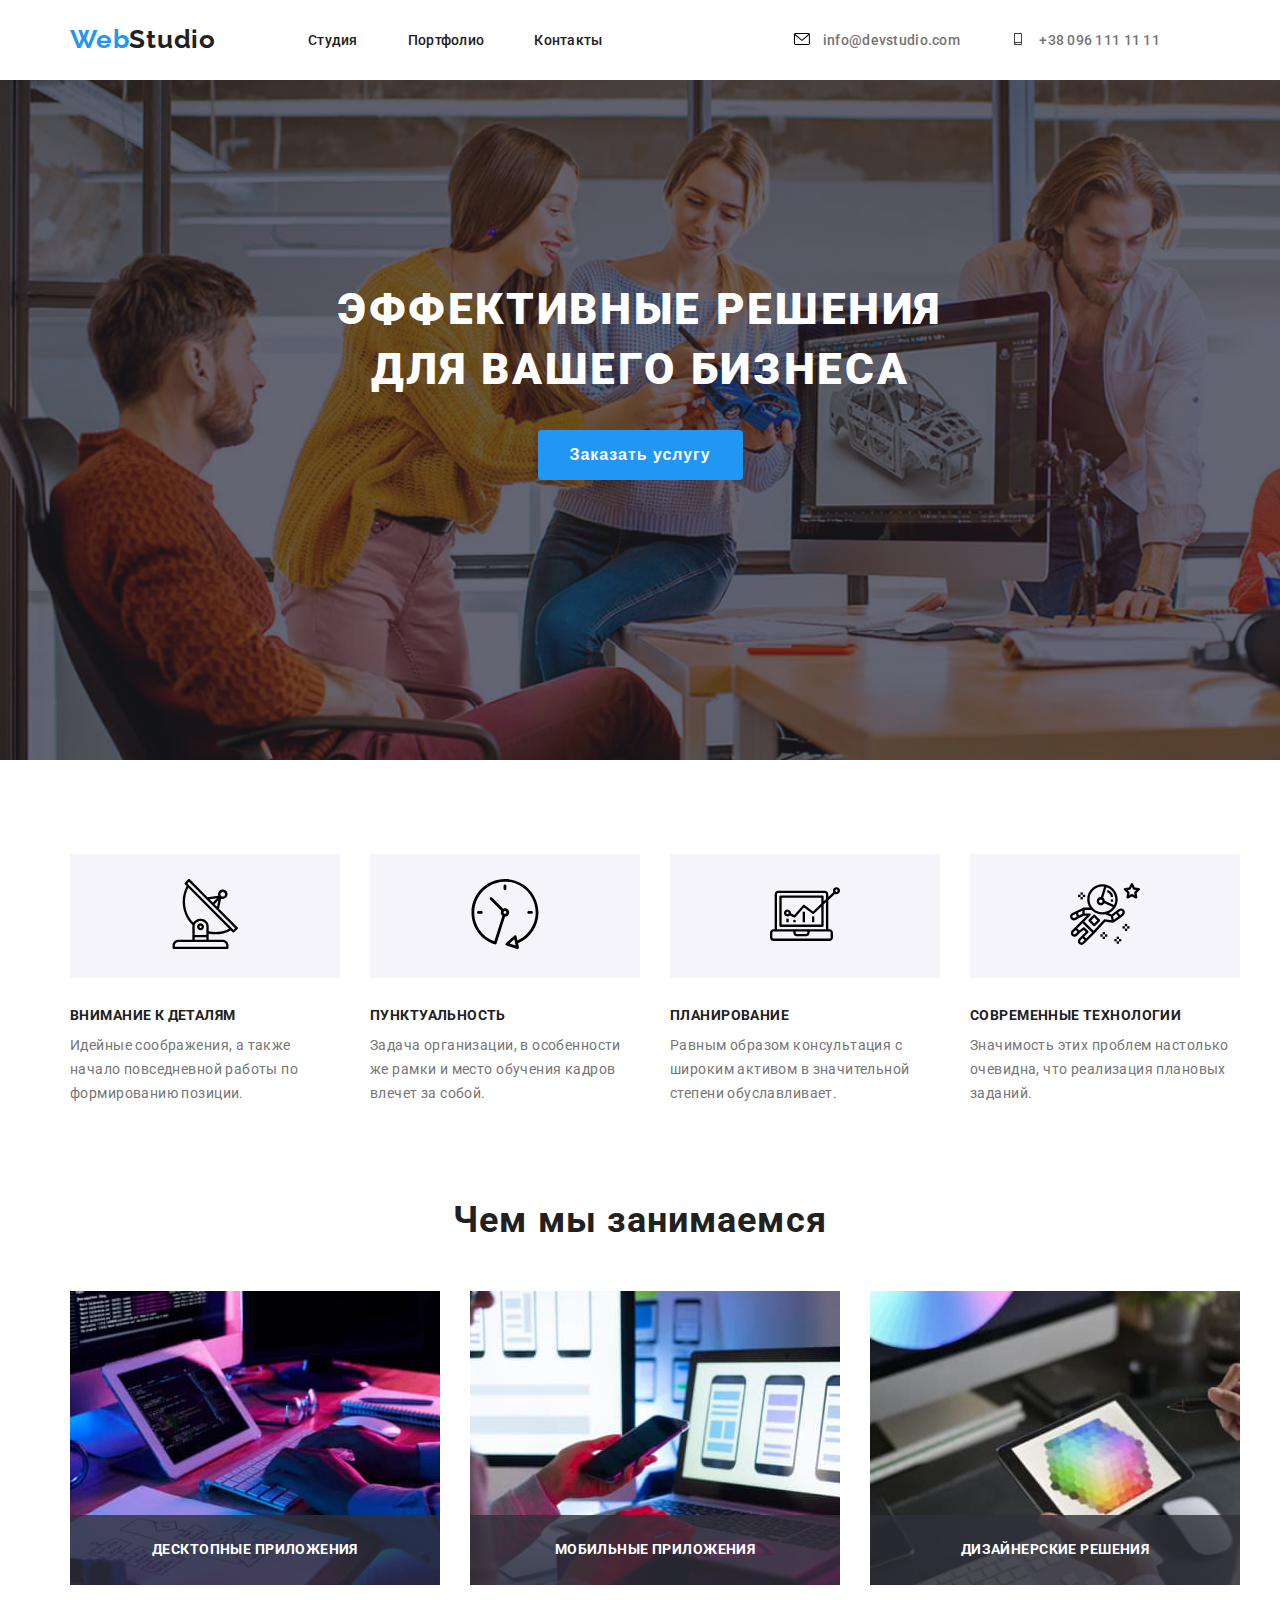
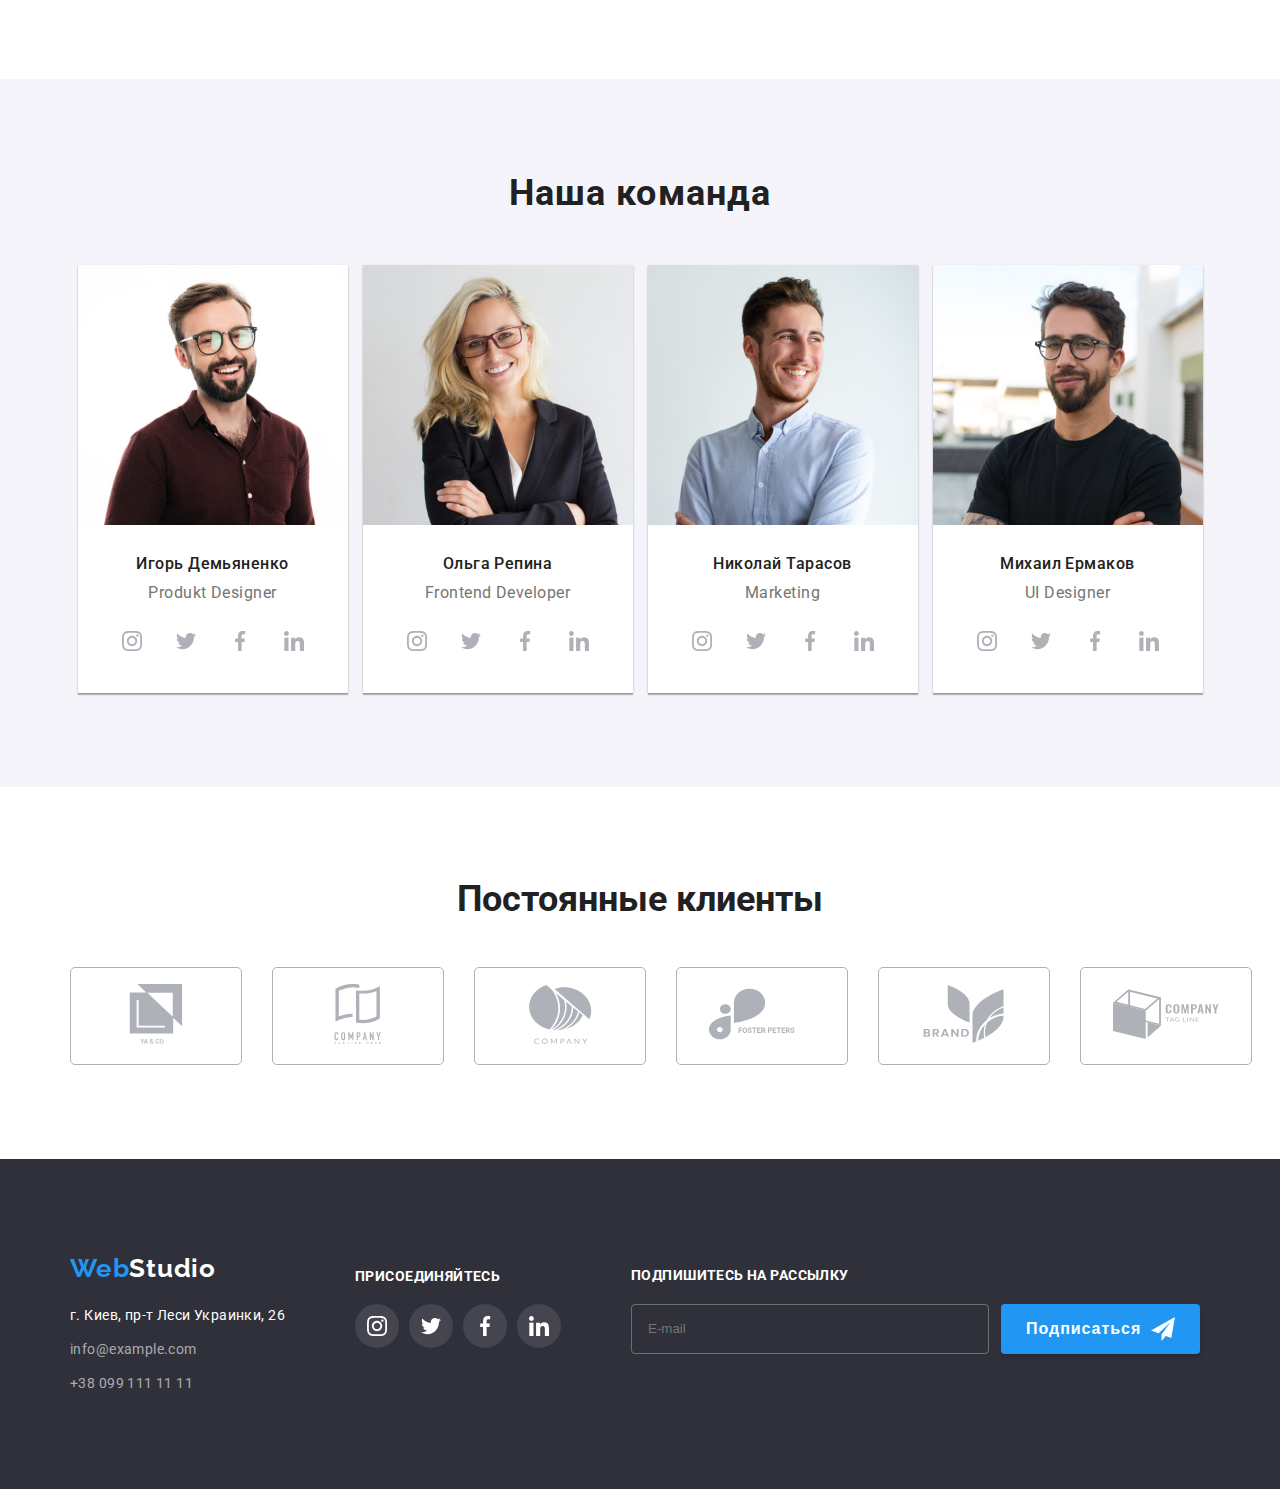
==== index.html @ 193785c9 "исправлены ошибки index" ====
<!DOCTYPE html>
<html lang="ru">

<head>
    <meta charset="UTF-8" />
    <meta http-equiv="X-UA-Compatible" content="IE=edge" />
    <meta name="viewport" content="width=device-width, initial-scale=1.0" />
    <title>WebStudio</title>
    <link rel="preconnect" href="https://fonts.googleapis.com">
    <link rel="preconnect" href="https://fonts.gstatic.com" crossorigin>
    <link
        href="https://fonts.googleapis.com/css2?family=Raleway:wght@700&family=Roboto:wght@400;500;700;900&display=swap"
        rel="stylesheet">
    <link rel="stylesheet" href="./css/main.min.css">
</head>

<body>
    <header>
        <div class="container container--header">
            <a class="logo logo--header" href="/"> <span class="logo__web">Web</span>Studio</a>
            <nav class="header__navi">
                <ul class="navi__menu">
                    <li class="navi__item">
                        <a class="navi__link" href="studio.html">Студия</a>
                    </li>
                    <li class="navi__item">
                        <a class="navi__link" href="portfolio.html">Портфолио</a>
                    </li>
                    <li class="navi__item">
                        <a class="navi__link" href="./contact.html">Контакты</a>
                    </li>
                </ul>
            </nav>
            <ul class="header__contacts">
                <li class="contacts__elem">
                    <a class="contacts__link" href="mailtoinfo@devstudio.com">
                        <svg class="contacts__icon">
                            <use href="./images/sprite.svg#icon-envelope"></use>
                        </svg>
                        info@devstudio.com
                    </a>
                </li>
                <li class="contacts__elem">
                    <a class="contacts__link" href="tel+380961111111">
                        <svg class="contacts__icon">
                            <use href="./images/sprite.svg#icon-smartphone"></use>
                        </svg>
                        +38 096 111 11 11
                    </a>
                </li>
            </ul>
        </div>

    </header>
    <main>
        <section class="hero">
            <div class="hero--header">
                <h1 class="hero__title">Эффективные решения для вашего бизнеса</h1>
                <button class="btn" type="button" data-modal-open>Заказать услугу</button>
            </div>
        </section>
        <section class="about">
            <div class="container container-about">
                <h2 class="about__title-invisible visually-hidden">особенности</h2>
                <ul class="about__menu">
                    <li class="about__item">
                        <div class="about__card">
                            <span class="about__element">
                                <svg class="about__element-icon">
                                    <use href="./images/sprite.svg#icon-group"></use>
                                </svg>
                            </span>
                            <h3 class="about__card-title">Внимание к деталям</h3>
                            <p class="about__card-text">
                                Идейные соображения, а также начало повседневной работы по формированию позиции.</p>
                        </div>
                    </li>
                    <li class="about__item">
                        <div class="about__card">
                            <span class="about__element">
                                <svg class="about__element-icon">
                                    <use href="./images/sprite.svg#icon-clock"></use>
                                </svg>
                            </span>
                            <h3 class="about__card-title">Пунктуальность</h3>
                            <p class="about__card-text">
                                Задача организации, в особенности же рамки и место обучения кадров влечет за собой.
                            </p>
                        </div>
                    </li>
                    <li class="about__item">
                        <div class="about__card">
                            <span class="about__element">
                                <svg class="about__element-icon">
                                    <use href="./images/sprite.svg#icon-diagram"></use>
                                </svg>
                            </span>
                            <h3 class="about__card-title">Планирование</h3>
                            <p class="about__card-text">
                                Равным образом консультация с широким активом в значительной степени обуславливает.
                            </p>
                        </div>
                    </li>
                    <li class="about__item" -menu>
                        <div class="about__card">
                            <span class="about__element">
                                <svg class="about__element-icon">
                                    <use href="./images/sprite.svg#icon-astronaut"></use>
                                </svg>
                            </span>
                            <h3 class="about__card-title">Современные технологии</h3>
                            <p class="about__card-text">
                                Значимость этих проблем настолько очевидна, что реализация плановых заданий.</p>
                        </div>
                    </li>
                </ul>
            </div>
        </section>
        <section class="tasks">
            <div class="container container-tasks">
                <h2 class="tasks__title">Чем мы занимаемся</h2>
                <ul class="tasks__menu">
                    <li class="tasks__element">
                        <img class="tasks__element-img" src="./images/box/iimg.jpg" alt="доступные приложения"
                            width="370" height="294" />
                        <p class="tasks__element-text">Десктопные приложения</p>
                    </li>
                    <li class="tasks__element">
                        <img class="tasks__element-img" src="./images/box/mmobimg.jpg" alt="мобильные приложения"
                            width="370" height="294" />
                        <p class="tasks__element-text">Мобильные приложения</p>
                    </li>
                    <li class="tasks__element">
                        <img class="tasks__element-img" src="./images/box/aappimg.jpg" alt="дизайнерские решения"
                            width="370" height="294" />
                        <p class="tasks__element-text">Дизайнерские решения</p>
                    </li>
                </ul>
            </div>
        </section>
        <section class="team">
            <div class="container container-team">
                <h2 class="team__title">Наша команда</h2>
                <ul class="team__menu">
                    <li class="team__element">
                        <img class="team__element-img" src="./images/people/mman.img.jpg" alt="бородатый мужик"
                            width="270" height="260">
                        <div class="team__info">
                            <h3 class="team__info-name">Игорь Демьяненко</h3>
                            <p class="team__info-profession" lang="en">Produkt Designer</p>
                            <ul class="team__info-social-link-menu">
                                <li class="team__info-social-link-item">
                                    <a href="" class="team__info-link">
                                        <svg class="team__info-icon">
                                            <use href="./images/sprite.svg#icon-instagram"></use>
                                        </svg>
                                    </a>
                                </li>
                                <li class="team__info-social-link-item">
                                    <a href="" class="team__info-link">
                                        <svg class="team__info-icon">
                                            <use href="./images/sprite.svg#icon-twitter"></use>
                                        </svg>
                                    </a>
                                </li>
                                <li class="team__info-social-link-item">
                                    <a href="" class="team__info-link">
                                        <svg class="team__info-icon">
                                            <use href="./images/sprite.svg#icon-facebook"></use>
                                        </svg>
                                    </a>
                                </li>
                                <li class="team__info-social-link-item">
                                    <a href="" class="team__info-link">
                                        <svg class="team__info-icon">
                                            <use href="./images/sprite.svg#icon-in"></use>
                                        </svg>
                                    </a>
                                </li>
                            </ul>
                        </div>
                    </li>
                    <li class="team__element">
                        <img class="team__element-img" src="./images/people/wwomanimg.jpg" alt="женщина" width="270"
                            height="260">
                        <div class="team__info">
                            <h3 class="team__info-name">Ольга Репина</h3>
                            <p class="team__info-profession" lang="en">Frontend Developer</p>
                            <ul class="team__info-social-link-menu">
                                <li class="team__info-social-link-item">
                                    <a href="" class="team__info-link">
                                        <svg class="team__info-icon">
                                            <use href="./images/sprite.svg#icon-instagram"></use>

                                        </svg>
                                    </a>
                                </li>
                                <li class="team__info-social-link-item">
                                    <a href="" class="team__info-link">
                                        <svg class="team__info-icon">
                                            <use href="./images/sprite.svg#icon-twitter"></use>
                                        </svg>
                                    </a>
                                </li>
                                <li class="team__info-social-link-item">
                                    <a href="" class="team__info-link">
                                        <svg class="team__info-icon">
                                            <use href="./images/sprite.svg#icon-facebook"></use>
                                        </svg>
                                    </a>
                                </li>
                                <li class="team__info-social-link-item">
                                    <a href="" class="team__info-link">
                                        <svg class="team__info-icon">
                                            <use href="./images/sprite.svg#icon-in"></use>
                                        </svg>
                                    </a>
                                </li>
                            </ul>
                        </div>
                    </li>
                    <li class="team__element">
                        <img class="team__element-img" src="./images/people/mmannimg.jpg" alt="мужик" width="270"
                            height="260">
                        <div class="team__info">
                            <h3 class="team__info-name">Николай Тарасов</h3>
                            <p class="team__info-profession" lang="en">Marketing</p>
                            <ul class="team__info-social-link-menu">
                                <li class="team__info-social-link-item">
                                    <a href="" class="team__info-link">
                                        <svg class="team__info-icon">
                                            <use href="./images/sprite.svg#icon-instagram"></use>
                                        </svg>
                                    </a>
                                </li>
                                <li class="team__info-social-link-item">
                                    <a href="" class="team__info-link">
                                        <svg class="team__info-icon">
                                            <use href="./images/sprite.svg#icon-twitter"></use>
                                        </svg>
                                    </a>
                                </li>
                                <li class="team__info-social-link-item">
                                    <a href="" class="team__info-link">
                                        <svg class="team__info-icon">
                                            <use href="./images/sprite.svg#icon-facebook"></use>
                                        </svg>
                                    </a>
                                </li>
                                <li class="team__info-social-link-item">
                                    <a href="" class="team__info-link">
                                        <svg class="team__info-icon">
                                            <use href="./images/sprite.svg#icon-in"></use>
                                        </svg>
                                    </a>
                                </li>
                            </ul>
                        </div>
                    </li>
                    <li class="team__element">
                        <img class="team__element-img" src="./images/people/mmannnimg.jpg" alt="мужик" width="270"
                            height="260">
                        <div class="team__info">
                            <h3 class="team__info-name">Михаил Ермаков</h3>
                            <p class="team__info-profession" lang="en">UI Designer</p>
                            <ul class="team__info-social-link-menu">
                                <li class="social-list-item">
                                    <a href="" class="team__info-link">
                                        <svg class="team__info-icon">
                                            <use href="./images/sprite.svg#icon-instagram"></use>
                                        </svg>
                                    </a>
                                </li>
                                <li class="team__info-social-link-item">
                                    <a href="" class="team__info-link">
                                        <svg class="team__info-icon">
                                            <use href="./images/sprite.svg#icon-twitter"></use>
                                        </svg>
                                    </a>
                                </li>
                                <li class="team__info-social-link-item">
                                    <a href="" class="team__info-link">
                                        <svg class="team__info-icon">
                                            <use href="./images/sprite.svg#icon-facebook"></use>
                                        </svg>
                                    </a>
                                </li>
                                <li class="team__info-social-link-item">
                                    <a href="" class="team__info-link">
                                        <svg class="team__info-icon">
                                            <use href="./images/sprite.svg#icon-in"></use>
                                        </svg>
                                    </a>
                                </li>
                            </ul>
                        </div>
                    </li>
                </ul>
            </div>
        </section>
        <section class="clients">
            <div class=" container container-clients">
                <h2 class="clients__title">Постоянные клиенты</h2>
                <ul class="clients__menu">
                    <li class="clients__element">
                        <a href="" class="clients__link">
                            <svg style="height: 60px;width:106px ;" class="clients__icon">
                                <use href="./images/sprite.svg#icon-group1"> </use>
                            </svg>
                        </a>
                    </li>
                    <li class="clients__element">
                        <a href="" class="clients__link">
                            <svg style="height: 60px;width:106px ;" class="clients__icon">
                                <use href="./images/sprite.svg#icon-group2"> </use>
                            </svg>
                        </a>
                    </li>
                    <li class="clients__element">
                        <a href="" class="clients__link">
                            <svg style="height: 60px;width:106px ;" class="clients__icon">
                                <use href="./images/sprite.svg#icon-group3"> </use>
                            </svg>
                        </a>
                    </li>
                    <li class="clients__element">
                        <a href="" class="clients__link">
                            <svg style="height: 60px;width:106px ;" class="clients__icon">
                                <use href="./images/sprite.svg#icon-group4"> </use>
                            </svg>
                        </a>
                    </li>
                    <li class="clients__element">
                        <a href="" class="clients__link">
                            <svg style="height: 60px;width:106px ;" class="clients__icon">
                                <use href="./images/sprite.svg#icon-group5"> </use>
                            </svg>
                        </a>
                    </li>
                    <li class="clients__element">
                        <a href="" class="clients__link">
                            <svg style="height: 60px;width:106px ;" class="clients__icon">
                                <use href="./images/sprite.svg#icon-group6"> </use>
                            </svg>
                        </a>
                    </li>
                </ul>
            </div>
        </section>
    </main>
    <footer class="footer">
        <div class="container container--footer">
            <div class="contact">
                <a class=" logo logo--footer" href="./index.html"><span class="logo__web">Web</span>Studio</a>
                <address class="contact__address">
                    <ul class="contact__menu">
                        <li class="contact__element">
                            <a class="contact__link-email" href="https://goo.gl/maps/mfd53RpsewYsdwgU8" target="_blank"
                                rel="noopener nooreferrer">г. Киев, пр-т Леси
                                Украинки, 26</a>
                        </li>
                        <li class="contact__element">
                            <a class="contact__link" href="mailtoinfo@example.com">info@example.com</a>
                        </li>
                        <li class="contact__element">
                            <a class="contact__link" href="tel+380991111111">+38 099 111 11 11</a>
                        </li>
                    </ul>
                </address>
            </div>
            <div class="container-social">
                <p class="social__title">Присоединяйтесь</p>
                <ul class="social__menu">
                    <li class="social__element">
                        <a href="" class="social__link">
                            <svg style="height:20px ; width:20px;" class="social__icon">
                                <use href="./images/sprite.svg#icon-instagram"></use>
                            </svg>
                        </a>
                    </li>
                    <li class="social__element">
                        <a href="" class="social__link">
                            <svg style="height:20px ; width:20px;" class="social__iconr">
                                <use href="./images/sprite.svg#icon-twitter"></use>
                            </svg>
                        </a>
                    </li>
                    <li class="social__element">
                        <a href="" class="social__link">
                            <svg style="height:20px ; width:20px;" class="social__icon">
                                <use href="./images/sprite.svg#icon-facebook"></use>
                            </svg>
                        </a>
                    </li>
                    <li class="social__element">
                        <a href="" class="social__link">
                            <svg style="height:20px ; width:20px;" class="social__icon">
                                <use href="./images/sprite.svg#icon-in"></use>
                            </svg>
                        </a>
                    </li>
                </ul>
            </div>
            <div class="container-subscribe-send">
                <form class="subscribe__form">
                    <label class="subscribe__form-label" for="link-email">
                        Подпишитесь на рассылку
                        <span class="subscribe__form-email">
                            <input id="link-email" type="email" class="subscribe__form-input" name="user-email-footer"
                                type="email" placeholder="E-mail">
                            <button class=" btn footer--btn">Подписаться
                                <svg class="subscribe__form-icon">
                                    <use href="./images/sprite.svg#icon-send"></use>
                                </svg>
                        </span>
                    </label>
                    </button>
                </form>
            </div>
        </div>
    </footer>
    <div class="backdrop is-hidden" data-modal>
        <div class="container-modal-window">
            <button type="submit" class="modal-window__close-btn" data-modal-close>
                <svg class="modal-window__close-btn-icon">
                    <use href="./images/sprite.svg#icon-close"></use>
                </svg>
            </button>

            <form class="modal-window__form">
                <p class="modal-window__form-suptitle">Оставьте свои данные, мы вам перезвоним</p>
                <label class="modal-window__form-label">
                    Имя
                    <span class="modal-window__form-element">
                        <input name="user-name" class="modal-window__form-imput" type="text" minlength="2"
                            pattern="[a-zA-Zа-яёА-ЯЁ]+" title="Использовать символы латиницы или кирилицы" required>
                        <svg class="modal-window__form-icon">
                            <use href="./images/sprite.svg#icon-vector"></use>
                        </svg>
                    </span>
                </label>
                <label class="modal-window__form-label">
                    Телефон
                    <span class="modal-window__form-element">
                        <input name="user-tel" class="modal-window__form-imput" type="tel"
                            pattern="[0-9]{3}-[0-9]{3}-[0-9]{4}" title="096-000-00-00" required>
                        <svg class="modal-window__form-icon">
                            <use href="./images/sprite.svg#icon-vector-3"></use>
                        </svg>
                    </span>
                </label>
                <label class="modal-window__form-label">
                    Почта
                    <span class="modal-window__form-element">
                        <input name="user-email" class="modal-window__form-imput" type="email" required>
                        <svg class="modal-window__form-icon">
                            <use href="./images/sprite.svg#icon-vector-2"></use>
                        </svg>
                    </span>
                </label>
                <label class="modal-window__form-messege-label">
                    Комментарий
                    <textarea name="user-messege" class="modal-window__form-messege"
                        placeholder="Введите текст"></textarea>
                </label>
                <div class="modal-window__form-checkbox">
                    <input class="modal-window__form-checkbox-input visually-hidden " type="checkbox"
                        id="accept-policy">
                    <label class="modal-window__form-checkbox-label" for="accept-policy">
                        Соглашаюсь с рассылкой и принимаю&nbsp <a class="modal-window__form-link-accept-policy"
                            href="">Условия
                            договора</a></label>
                </div>
                <button type="submit" class=" btn modal-window--btn ">Отправить</button>
            </form>
        </div>


    </div>
    <script src="./js/modal.js"></script>

</body>

</html>

<!-- Update index.html -->
---- css/main.min.css ----
.container{width:1170px;padding-right:15px;padding-left:15px;margin:0 auto}.visually-hidden{position:absolute !important;width:1px !important;height:1px !important;padding:0 !important;margin:-1px !important;overflow:hidden !important;clip:rect(0, 0, 0, 0) !important;white-space:nowrap !important;border:0 !important}.is-hidden{visibility:hidden;opacity:0;pointer-events:none}:root{--main-font: "Roboto", sans-serif;--blacklish: #212121;--darkish: #757575;--bluelish: #2196F3}*{box-sizing:border-box}body{font-family:var(--main-font);margin:0}ul,ol{list-style:none}h1,h2,h3,h4,h5,h6,p{margin-top:0;margin-bottom:0}ul,ol{margin-top:0;margin-bottom:0;padding-left:0}img{display:block}a{text-decoration:none}header{padding-top:24px;padding-bottom:25px}section{padding:94px 0}.btn{display:flex;font-weight:700;font-size:16px;line-height:1.88;align-items:center;text-align:center;letter-spacing:.06em;cursor:pointer;color:#fff;background:var(--bluelish);border-radius:4px;border:none;padding:10px 32px;margin-top:30px;margin:0 auto}.btn:hover,.btn:focus{background:var(--bluelish);outline:none}.footer--btn{height:max-content;box-shadow:0px 4px 4px rgba(0,0,0,.15);padding:10px 25px}.modal-window--btn{display:block;padding:10px 55px;transition:background 250ms cubic-bezier(0.4, 0, 0.2, 1)}.logo--header{margin-right:92px}.logo{font-family:"Raleway",sans-serif;font-weight:700;font-size:26px;line-height:1.2;letter-spacing:.03em;color:var(--blacklish)}.logo--footer{color:#fff}.logo__web{font-weight:700;font-size:26px;line-height:1.2;letter-spacing:.03em;color:var(--bluelish)}.container--header{display:flex;align-items:center}.header__navi{display:flex;align-items:center}.navi__menu{display:flex;align-items:center}.navi__item{position:relative}.navi__item:not(:last-child){margin-right:50px}.navi__link{font-weight:500;font-size:14px;line-height:1.14;letter-spacing:.02em;color:var(--blacklish)}.navi__link:hover,.navi__link:focus{color:var(--bluelish)}.navi__link::after{position:absolute;display:flex;content:"";height:4px;width:100%;background-color:rgba(0,0,0,0);flex-shrink:0;border-radius:2px;padding:0 0 25px 0;transition:background 250ms cubic-bezier(0.4, 0, 0.2, 1)}.navi__link:hover::after{background:linear-gradient(to bottom, transparent 90%, #2196F3 10%)}.header__contacts{display:flex;align-items:center;margin-left:auto}.contacts__elem:hover,.contacts__elem:focus{Fill:var(--bluelish);color:var(--bluelish)}.contacts__link{font-weight:500;font-size:14px;line-height:1.14;letter-spacing:.02em;color:var(--darkish);margin-right:50px;transition:color 250ms cubic-bezier(0.4, 0, 0.2, 1)}.contacts__link:hover,.contacts__link:focus{color:var(--bluelish)}.contacts__icon{width:16px;height:12px;transition:fill 250ms cubic-bezier(0.4, 0, 0.2, 1);margin:0 auto;margin-right:10px}.contacts__icon:hover,.contacts__icon:focus{fill:var(--bluelish)}.container--header{display:flex;align-items:center}.header__navi{display:flex;align-items:center}.navi__menu{display:flex;align-items:center}.navi__item{position:relative}.navi__item:not(:last-child){margin-right:50px}.navi__link{font-weight:500;font-size:14px;line-height:1.14;letter-spacing:.02em;color:var(--blacklish)}.navi__link:hover,.navi__link:focus{color:var(--bluelish)}.navi__link::after{position:absolute;display:flex;content:"";height:4px;width:100%;background-color:rgba(0,0,0,0);flex-shrink:0;border-radius:2px;padding:0 0 25px 0;transition:background 250ms cubic-bezier(0.4, 0, 0.2, 1)}.navi__link:hover::after{background:linear-gradient(to bottom, transparent 90%, #2196F3 10%)}.header__contacts{display:flex;align-items:center;margin-left:auto}.contacts__elem:hover,.contacts__elem:focus{Fill:var(--bluelish);color:var(--bluelish)}.contacts__link{font-weight:500;font-size:14px;line-height:1.14;letter-spacing:.02em;color:var(--darkish);margin-right:50px;transition:color 250ms cubic-bezier(0.4, 0, 0.2, 1)}.contacts__link:hover,.contacts__link:focus{color:var(--bluelish)}.contacts__icon{width:16px;height:12px;transition:fill 250ms cubic-bezier(0.4, 0, 0.2, 1);margin:0 auto;margin-right:10px}.contacts__icon:hover,.contacts__icon:focus{fill:var(--bluelish)}.hero{background-color:var(--blacklish);background-image:linear-gradient(rgba(47, 48, 58, 0.4), rgba(47, 48, 58, 0.4)),url(../images/hero/hero.img.jpg);background-repeat:no-repeat;background-size:cover;padding:200px 0 280px}.hero--header{width:696px;margin:0 auto}.hero__title{font-weight:900;font-size:44px;line-height:1.36;text-align:center;letter-spacing:.06em;text-transform:uppercase;color:#fff;width:696px;height:120px;margin:0 auto;margin-bottom:30px}.about{padding-bottom:0}.about__menu{display:flex}.about__item:not(:last-child){padding-right:30px}.about__card{display:flex;flex-direction:column;width:270px}.about__element{padding:25px 100px;background-color:#f5f4fa}.about__element-icon{width:70px;height:70px}.about__card-title{font-weight:700;font-size:14px;line-height:1.14;letter-spacing:.03em;text-transform:uppercase;color:var(--blacklish);margin:10px 0;margin-top:30px}.about__card-text{font-weight:400;font-size:14px;line-height:1.7;letter-spacing:.03em;color:var(--darkish)}.tasks__title{font-weight:700;font-size:36px;line-height:1.16;text-align:center;letter-spacing:.03em;color:var(--blacklish);margin-bottom:50px}.tasks__menu{display:flex;margin-left:-30px;margin-top:-30px}.tasks__element{position:relative}.tasks__element-img{margin-left:30px;margin-top:30px}.tasks__element-text{position:absolute;bottom:0;right:0;font-style:normal;font-weight:700;font-size:14px;line-height:1.14;text-align:center;letter-spacing:.03em;text-transform:uppercase;padding:27px 0px;width:370px;background:rgba(47,48,58,.8);color:#fff}.team{background-color:#f5f4fa}.team__title{font-weight:700;font-size:36px;line-height:1.16;text-align:center;letter-spacing:.03em;color:var(--blacklish);margin-bottom:50px}.team__menu{display:flex;flex-wrap:wrap}.team__element{flex-basis:calc(100% - 120px)/4;margin:0 auto;box-shadow:0px 1px 3px rgba(0,0,0,.12),0px 1px 1px rgba(0,0,0,.14),0px 2px 1px rgba(0,0,0,.2)}.team__info{background-color:#fff;padding:30px 32px}.team__info-name{font-weight:500;font-size:16px;line-height:1.18;text-align:center;letter-spacing:.03em;color:var(--blacklish);margin-bottom:10px}.team__info-profession{font-weight:400;font-size:16px;line-height:1.18;text-align:center;letter-spacing:.03em;color:var(--darkish);margin-bottom:16px}.team__info-social-link-menu{display:flex;justify-content:space-between}.team__info-link{display:flex;align-items:center;justify-content:center;width:44px;height:44px;border-radius:50%;fill:#afb1b8;transition:background-color 250ms cubic-bezier(0.4, 0, 0.2, 1),fill 250ms cubic-bezier(0.4, 0, 0.2, 1)}.team__info-link:hover,.team__info-link:focus{fill:#fff;background-color:var(--bluelish)}.team__info-icon{width:20px;height:20px}.clients__title{color:var(--blacklish);font-size:36px;text-align:center;line-height:42px;line-height:100%;align-items:center;margin-bottom:50px}.clients__menu{display:flex}.clients__element:not(:last-child){margin-right:30px}.clients__link{display:block;padding:16px 32px;border:1px solid #afb1b8;border-radius:5px;transition:fill 250ms cubic-bezier(0.4, 0, 0.2, 1),border 250ms cubic-bezier(0.4, 0, 0.2, 1)}.clients__link:hover svg,.clients__link:focus svg{fill:var(--bluelish)}.clients__link:hover,.clients__link:focus{outline:none;border:1px solid var(--bluelish)}.clients__icon{width:106px;height:60px;fill:#afb1b8;transition:fill 250ms cubic-bezier(0.4, 0, 0.2, 1)}.clients__icon:hover,.clients__icon:focus{fill:var(--bluelish)}.footer{background-color:#2f303a;align-items:center;padding:94px 0}.container--footer{display:flex}.contact{margin-right:70px}.contact__address{font-style:normal;margin-top:20px}.contact__element:not(:last-child){margin-bottom:10px}.contact__link-email{font-weight:400;font-size:14px;line-height:1.7;letter-spacing:.03em;color:#fff}.contact__link{font-weight:400;font-size:14px;line-height:1.7;letter-spacing:.03em;color:rgba(255,255,255,.6);transition:color 250ms cubic-bezier(0.4, 0, 0.2, 1)}.contact__link:hover,.contact__link:focus{color:var(--bluelish)}.container-social{margin-right:70px;margin-top:15px}.social__title{font-family:"Roboto";font-style:normal;font-weight:700;font-size:14px;line-height:16px;letter-spacing:.03em;text-transform:uppercase;color:#fff;margin-bottom:20px}.social__menu{display:flex;flex-wrap:wrap;width:206px;justify-content:space-between}.social__link{display:flex;align-items:center;justify-content:center;width:44px;height:44px;border-radius:50%;background-color:rgba(255,255,255,.1);fill:#fff;transition:background-color 250ms cubic-bezier(0.4, 0, 0.2, 1)}.social__link:hover,.social__link:focus{background-color:var(--bluelish)}.container-subscribe-send{display:block}.subscribe__form{display:flex}.subscribe__form-label{font-weight:700;font-size:14px;line-height:1.14;letter-spacing:.03em;text-transform:uppercase;color:#fff;margin-top:15px}.subscribe__form-email{display:flex;align-items:flex-end}.subscribe__form-input{background-color:rgba(0,0,0,0);border:none;outline:none;width:358px;height:50px;color:#fff;padding-left:16px;margin-top:20px;border:1px solid rgba(255,255,255,.3);border-radius:4px;margin-right:12px}.subscribe__form-icon{width:24px;height:24px;margin-left:10px}.backdrop{position:fixed;top:0;left:0;width:100vw;height:100vh;background-color:rgba(0,0,0,.2);transition:opacity 250ms cubic-bezier(0.4, 0, 0.2, 1),visibility 250ms cubic-bezier(0.4, 0, 0.2, 1)}.container-modal-window{position:absolute;left:50%;top:50%;width:528px;background-color:#fff;transform:translate(-50%, -50%)}.modal-window__close-btn{position:absolute;top:0;right:0;border-radius:50%;border:1px solid rgba(0,0,0,.1);background-color:#fff;cursor:pointer;padding:0;outline:none;margin:8px 8px}.modal-window__close-btn-icon{display:block;width:30px;height:30px;padding:6px 6px;fill:#000}.modal-window__close-btn-icon:hover,.modal-window__close-btn-icon:focus{fill:var(--bluelish)}.modal-window__form{display:flex;flex-direction:column;padding:40px}.modal-window__form-suptitle{font-weight:700;font-size:20px;line-height:1.15;text-align:center;letter-spacing:.03em;color:#212121;justify-content:center;margin-bottom:12px}.modal-window__form-label{margin-bottom:10px;font-weight:400;font-size:12px;line-height:1.16;letter-spacing:.01em;letter-spacing:.01em;color:#757575}.modal-window__form-element{display:block;position:relative;margin-top:4px}.modal-window__form-imput{border:1px solid rgba(33,33,33,.2);border-radius:4px;width:100%;height:40px;padding-left:40px;transition:border-color 250ms cubic-bezier(0.4, 0, 0.2, 1)}.modal-window__form-imput:hover,.modal-window__form-imput:focus{border-color:var(--bluelish);outline:none}.modal-window__form-imput:focus,.modal-window__form-imput:hover+.modal-window__form-icon{fill:var(--bluelish)}.modal-window__form-icon{left:15px;top:50%;transform:translateY(-50%);position:absolute;color:var(--blacklish);width:12px;height:12px;transition:fill 250ms cubic-bezier(0.4, 0, 0.2, 1)}.modal-window__form-messege-label{margin-bottom:20px;font-weight:400;font-size:12px;line-height:1.16;letter-spacing:.01em;letter-spacing:.01em;color:var(--darkish)}.modal-window__form-messege{width:100%;height:120px;border:1px solid rgba(33,33,33,.2);border-radius:4px;padding:12px 16px;margin-top:4px;transition:border-color 250ms cubic-bezier(0.4, 0, 0.2, 1);resize:none}.modal-window__form-messege::placeholder{font-weight:400;font-size:14px;line-height:1.14;letter-spacing:.01em;color:rgba(117,117,117,.5)}.modal-window__form-messege:hover,.modal-window__form-messege:focus+.modal-form-messege-label{outline:none;border-color:var(--bluelish)}.modal-window__form-checkbox-label{display:flex;align-items:center;font-weight:400;font-size:14px;line-height:1.7;letter-spacing:.03em;margin-bottom:30px}.modal-window__form-checkbox-input:checked+.modal-window__form-checkbox-label::before{background-image:url("../images/icon-check-orig.svg")}.modal-window__form-checkbox-label::before{display:block;content:"";height:15px;width:16px;border:solid 1px var(--blacklish);cursor:pointer;border-radius:4px;margin-right:7px}.modal-window__form-link-accept-policy{font-weight:400;font-size:14px;line-height:1.71;letter-spacing:.03em;text-decoration-line:underline;color:var(--bluelish)}.team{background-color:#f5f4fa}.team__title{font-weight:700;font-size:36px;line-height:1.16;text-align:center;letter-spacing:.03em;color:var(--blacklish);margin-bottom:50px}.team__menu{display:flex;flex-wrap:wrap}.team__element{flex-basis:calc(100% - 120px)/4;margin:0 auto;box-shadow:0px 1px 3px rgba(0,0,0,.12),0px 1px 1px rgba(0,0,0,.14),0px 2px 1px rgba(0,0,0,.2)}.team__info{background-color:#fff;padding:30px 32px}.team__info-name{font-weight:500;font-size:16px;line-height:1.18;text-align:center;letter-spacing:.03em;color:var(--blacklish);margin-bottom:10px}.team__info-profession{font-weight:400;font-size:16px;line-height:1.18;text-align:center;letter-spacing:.03em;color:var(--darkish);margin-bottom:16px}.team__info-social-link-menu{display:flex;justify-content:space-between}.team__info-link{display:flex;align-items:center;justify-content:center;width:44px;height:44px;border-radius:50%;fill:#afb1b8;transition:background-color 250ms cubic-bezier(0.4, 0, 0.2, 1),fill 250ms cubic-bezier(0.4, 0, 0.2, 1)}.team__info-link:hover,.team__info-link:focus{fill:#fff;background-color:var(--bluelish)}.team__info-icon{width:20px;height:20px}/*# sourceMappingURL=main.min.css.map */
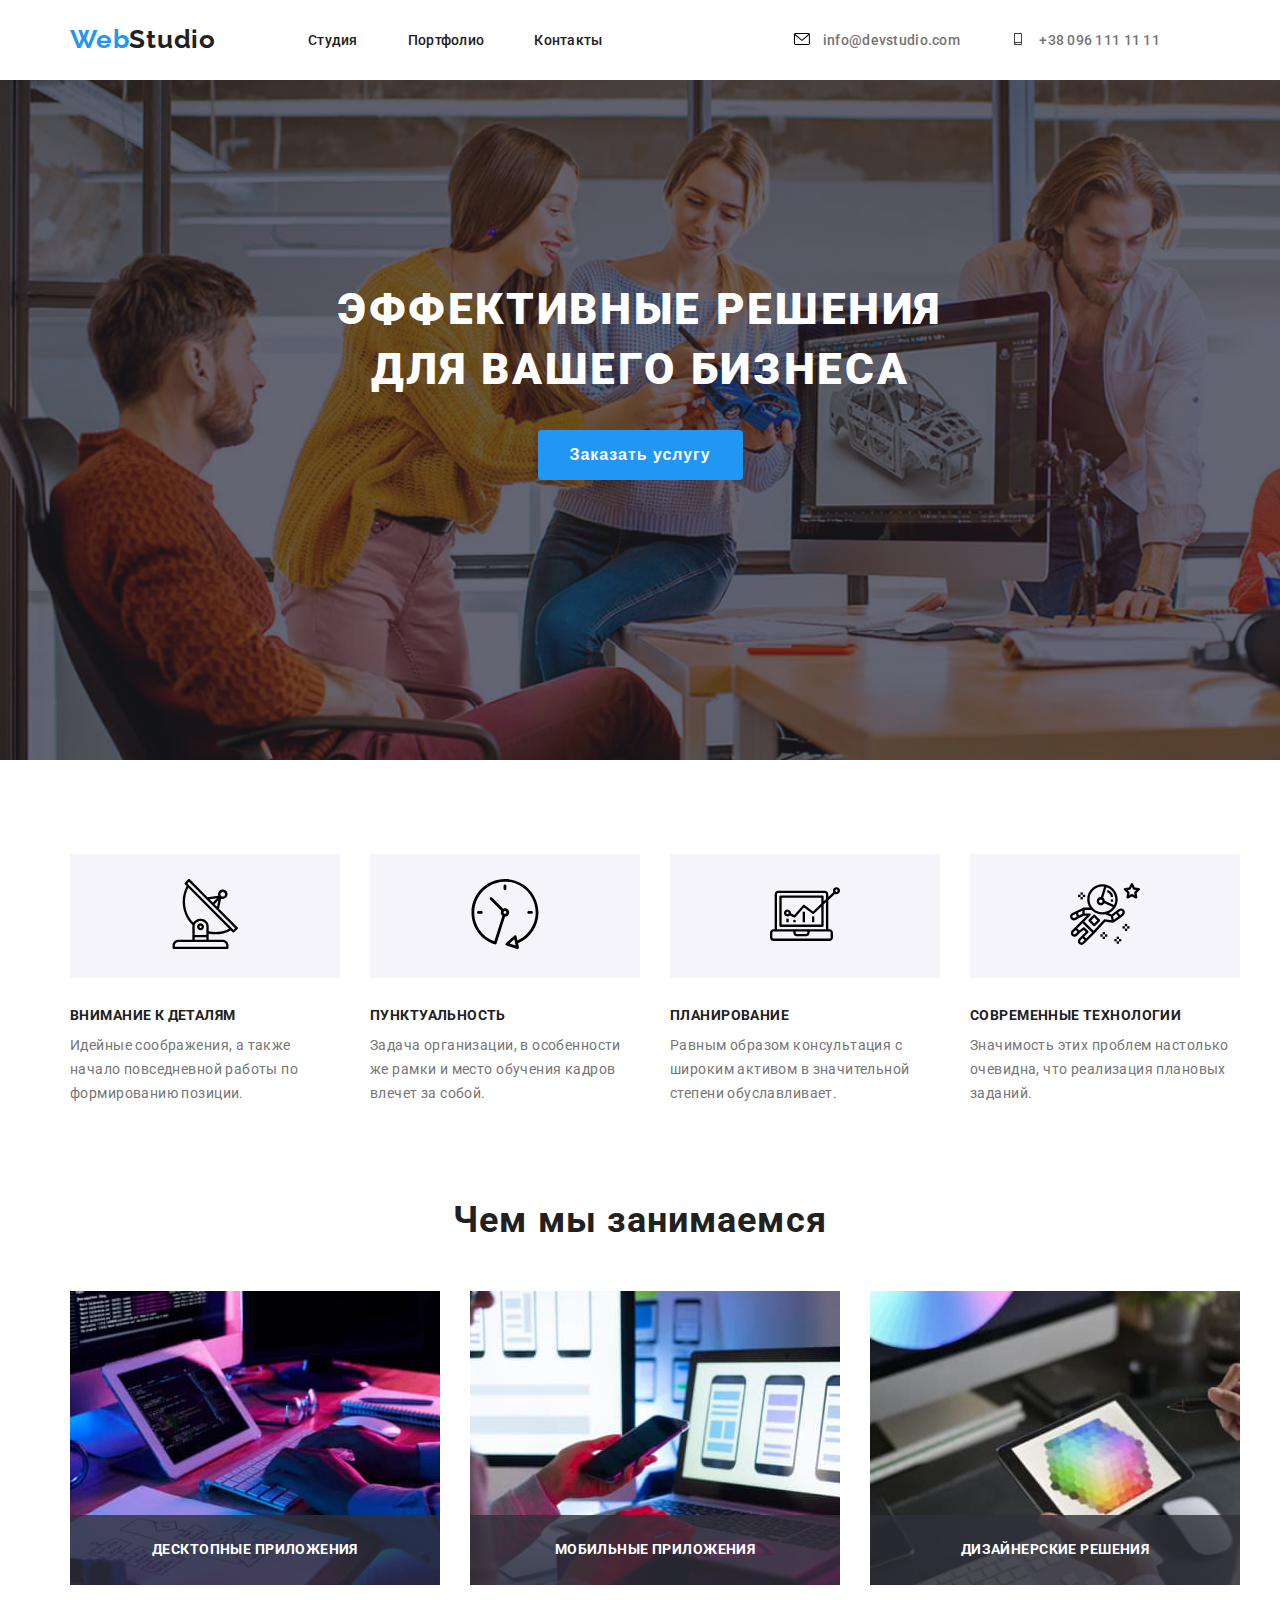
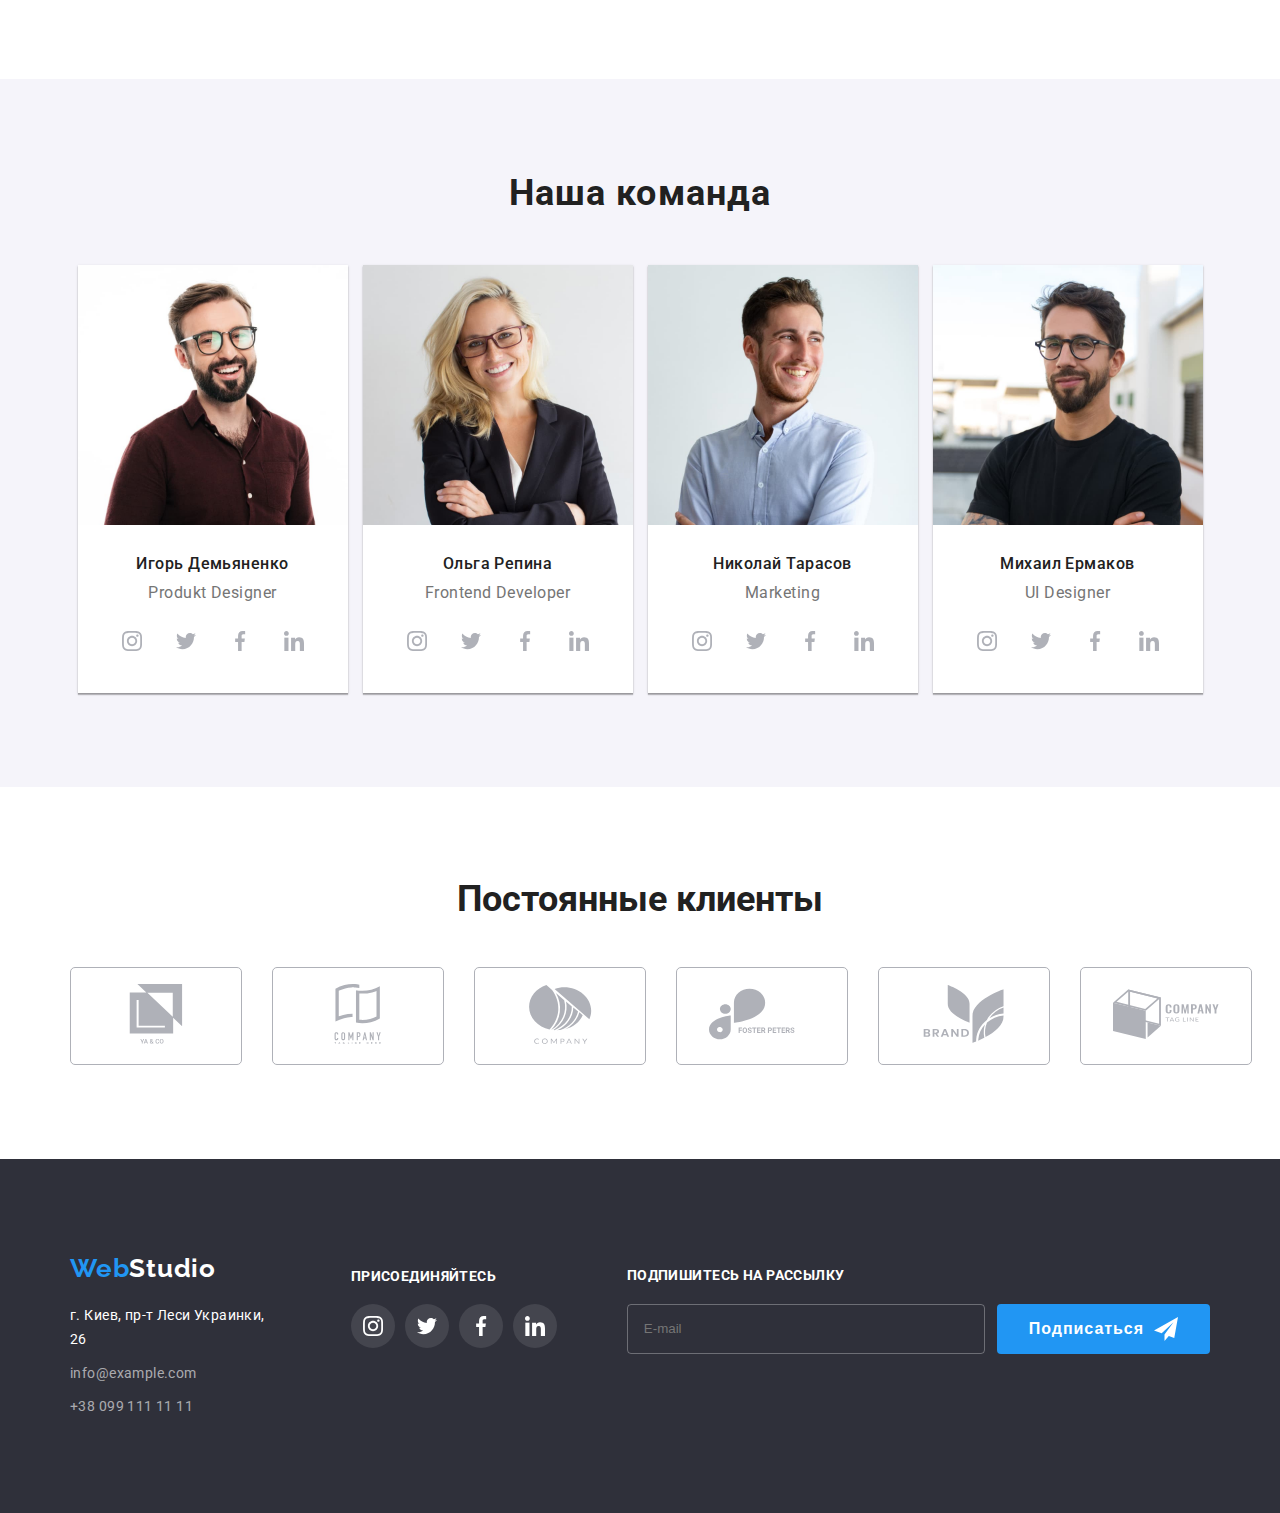
==== commit 173ce74c: "портфолио в сассе" ====
--- a/index.html
+++ b/index.html
@@ -54,7 +54,7 @@
     </header>
     <main>
         <section class="hero">
-            <div class="hero--header">
+            <div class="container--hero">
                 <h1 class="hero__title">Эффективные решения для вашего бизнеса</h1>
                 <button class="btn" type="button" data-modal-open>Заказать услугу</button>
             </div>
@@ -121,19 +121,19 @@
                 <h2 class="tasks__title">Чем мы занимаемся</h2>
                 <ul class="tasks__menu">
                     <li class="tasks__element">
-                        <img class="tasks__element-img" src="./images/box/iimg.jpg" alt="доступные приложения"
-                            width="370" height="294" />
-                        <p class="tasks__element-text">Десктопные приложения</p>
+                        <img class="tasks__img" src="./images/box/iimg.jpg" alt="доступные приложения" width="370"
+                            height="294" />
+                        <p class="tasks__text">Десктопные приложения</p>
                     </li>
                     <li class="tasks__element">
-                        <img class="tasks__element-img" src="./images/box/mmobimg.jpg" alt="мобильные приложения"
-                            width="370" height="294" />
-                        <p class="tasks__element-text">Мобильные приложения</p>
+                        <img class="tasks__img" src="./images/box/mmobimg.jpg" alt="мобильные приложения" width="370"
+                            height="294" />
+                        <p class="tasks__text">Мобильные приложения</p>
                     </li>
                     <li class="tasks__element">
-                        <img class="tasks__element-img" src="./images/box/aappimg.jpg" alt="дизайнерские решения"
-                            width="370" height="294" />
-                        <p class="tasks__element-text">Дизайнерские решения</p>
+                        <img class="tasks__img" src="./images/box/aappimg.jpg" alt="дизайнерские решения" width="370"
+                            height="294" />
+                        <p class="tasks__text">Дизайнерские решения</p>
                     </li>
                 </ul>
             </div>
@@ -143,8 +143,8 @@
                 <h2 class="team__title">Наша команда</h2>
                 <ul class="team__menu">
                     <li class="team__element">
-                        <img class="team__element-img" src="./images/people/mman.img.jpg" alt="бородатый мужик"
-                            width="270" height="260">
+                        <img class="team__img" src="./images/people/mman.img.jpg" alt="бородатый мужик" width="270"
+                            height="260">
                         <div class="team__info">
                             <h3 class="team__info-name">Игорь Демьяненко</h3>
                             <p class="team__info-profession" lang="en">Produkt Designer</p>
@@ -181,7 +181,7 @@
                         </div>
                     </li>
                     <li class="team__element">
-                        <img class="team__element-img" src="./images/people/wwomanimg.jpg" alt="женщина" width="270"
+                        <img class="team__img" src="./images/people/wwomanimg.jpg" alt="женщина" width="270"
                             height="260">
                         <div class="team__info">
                             <h3 class="team__info-name">Ольга Репина</h3>
@@ -220,8 +220,7 @@
                         </div>
                     </li>
                     <li class="team__element">
-                        <img class="team__element-img" src="./images/people/mmannimg.jpg" alt="мужик" width="270"
-                            height="260">
+                        <img class="team__img" src="./images/people/mmannimg.jpg" alt="мужик" width="270" height="260">
                         <div class="team__info">
                             <h3 class="team__info-name">Николай Тарасов</h3>
                             <p class="team__info-profession" lang="en">Marketing</p>
@@ -258,8 +257,7 @@
                         </div>
                     </li>
                     <li class="team__element">
-                        <img class="team__element-img" src="./images/people/mmannnimg.jpg" alt="мужик" width="270"
-                            height="260">
+                        <img class="team__img" src="./images/people/mmannnimg.jpg" alt="мужик" width="270" height="260">
                         <div class="team__info">
                             <h3 class="team__info-name">Михаил Ермаков</h3>
                             <p class="team__info-profession" lang="en">UI Designer</p>
@@ -350,7 +348,7 @@
     </main>
     <footer class="footer">
         <div class="container container--footer">
-            <div class="contact">
+            <div class="footer__contact">
                 <a class=" logo logo--footer" href="./index.html"><span class="logo__web">Web</span>Studio</a>
                 <address class="contact__address">
                     <ul class="contact__menu">
@@ -368,7 +366,7 @@
                     </ul>
                 </address>
             </div>
-            <div class="container-social">
+            <div class="footer__social">
                 <p class="social__title">Присоединяйтесь</p>
                 <ul class="social__menu">
                     <li class="social__element">
@@ -401,14 +399,14 @@
                     </li>
                 </ul>
             </div>
-            <div class="container-subscribe-send">
+            <div class="footer__subscribe-send">
                 <form class="subscribe__form">
-                    <label class="subscribe__form-label" for="link-email">
+                    <label class="subscribe__label" for="link-email">
                         Подпишитесь на рассылку
-                        <span class="subscribe__form-email">
-                            <input id="link-email" type="email" class="subscribe__form-input" name="user-email-footer"
+                        <span class="subscribe__email">
+                            <input id="link-email" type="email" class="subscribe__input" name="user-email-footer"
                                 type="email" placeholder="E-mail">
-                            <button class=" btn footer--btn">Подписаться
+                            <button class=" btn btm--footer">Подписаться
                                 <svg class="subscribe__form-icon">
                                     <use href="./images/sprite.svg#icon-send"></use>
                                 </svg>
@@ -420,19 +418,18 @@
         </div>
     </footer>
     <div class="backdrop is-hidden" data-modal>
-        <div class="container-modal-window">
+        <div class="modal-window">
             <button type="submit" class="modal-window__close-btn" data-modal-close>
-                <svg class="modal-window__close-btn-icon">
+                <svg class="modal-window__close-btn__icon">
                     <use href="./images/sprite.svg#icon-close"></use>
                 </svg>
             </button>
-
             <form class="modal-window__form">
-                <p class="modal-window__form-suptitle">Оставьте свои данные, мы вам перезвоним</p>
+                <p class="modal-window__form__suptitle">Оставьте свои данные, мы вам перезвоним</p>
                 <label class="modal-window__form-label">
                     Имя
                     <span class="modal-window__form-element">
-                        <input name="user-name" class="modal-window__form-imput" type="text" minlength="2"
+                        <input name="user-name" class="modal-window__form__imput" type="text" minlength="2"
                             pattern="[a-zA-Zа-яёА-ЯЁ]+" title="Использовать символы латиницы или кирилицы" required>
                         <svg class="modal-window__form-icon">
                             <use href="./images/sprite.svg#icon-vector"></use>
@@ -442,7 +439,7 @@
                 <label class="modal-window__form-label">
                     Телефон
                     <span class="modal-window__form-element">
-                        <input name="user-tel" class="modal-window__form-imput" type="tel"
+                        <input name="user-tel" class="modal-window__form__imput" type="tel"
                             pattern="[0-9]{3}-[0-9]{3}-[0-9]{4}" title="096-000-00-00" required>
                         <svg class="modal-window__form-icon">
                             <use href="./images/sprite.svg#icon-vector-3"></use>
@@ -452,7 +449,7 @@
                 <label class="modal-window__form-label">
                     Почта
                     <span class="modal-window__form-element">
-                        <input name="user-email" class="modal-window__form-imput" type="email" required>
+                        <input name="user-email" class="modal-window__form__imput" type="email" required>
                         <svg class="modal-window__form-icon">
                             <use href="./images/sprite.svg#icon-vector-2"></use>
                         </svg>
@@ -464,14 +461,14 @@
                         placeholder="Введите текст"></textarea>
                 </label>
                 <div class="modal-window__form-checkbox">
-                    <input class="modal-window__form-checkbox-input visually-hidden " type="checkbox"
+                    <input class="modal-window__form__checkbox-input visually-hidden " type="checkbox"
                         id="accept-policy">
                     <label class="modal-window__form-checkbox-label" for="accept-policy">
                         Соглашаюсь с рассылкой и принимаю&nbsp <a class="modal-window__form-link-accept-policy"
                             href="">Условия
                             договора</a></label>
                 </div>
-                <button type="submit" class=" btn modal-window--btn ">Отправить</button>
+                <button type="submit" class=" btn btn--modal-window ">Отправить</button>
             </form>
         </div>
 
--- a/css/main.min.css
+++ b/css/main.min.css
@@ -1 +1 @@
-.container{width:1170px;padding-right:15px;padding-left:15px;margin:0 auto}.visually-hidden{position:absolute !important;width:1px !important;height:1px !important;padding:0 !important;margin:-1px !important;overflow:hidden !important;clip:rect(0, 0, 0, 0) !important;white-space:nowrap !important;border:0 !important}.is-hidden{visibility:hidden;opacity:0;pointer-events:none}:root{--main-font: "Roboto", sans-serif;--blacklish: #212121;--darkish: #757575;--bluelish: #2196F3}*{box-sizing:border-box}body{font-family:var(--main-font);margin:0}ul,ol{list-style:none}h1,h2,h3,h4,h5,h6,p{margin-top:0;margin-bottom:0}ul,ol{margin-top:0;margin-bottom:0;padding-left:0}img{display:block}a{text-decoration:none}header{padding-top:24px;padding-bottom:25px}section{padding:94px 0}.btn{display:flex;font-weight:700;font-size:16px;line-height:1.88;align-items:center;text-align:center;letter-spacing:.06em;cursor:pointer;color:#fff;background:var(--bluelish);border-radius:4px;border:none;padding:10px 32px;margin-top:30px;margin:0 auto}.btn:hover,.btn:focus{background:var(--bluelish);outline:none}.footer--btn{height:max-content;box-shadow:0px 4px 4px rgba(0,0,0,.15);padding:10px 25px}.modal-window--btn{display:block;padding:10px 55px;transition:background 250ms cubic-bezier(0.4, 0, 0.2, 1)}.logo--header{margin-right:92px}.logo{font-family:"Raleway",sans-serif;font-weight:700;font-size:26px;line-height:1.2;letter-spacing:.03em;color:var(--blacklish)}.logo--footer{color:#fff}.logo__web{font-weight:700;font-size:26px;line-height:1.2;letter-spacing:.03em;color:var(--bluelish)}.container--header{display:flex;align-items:center}.header__navi{display:flex;align-items:center}.navi__menu{display:flex;align-items:center}.navi__item{position:relative}.navi__item:not(:last-child){margin-right:50px}.navi__link{font-weight:500;font-size:14px;line-height:1.14;letter-spacing:.02em;color:var(--blacklish)}.navi__link:hover,.navi__link:focus{color:var(--bluelish)}.navi__link::after{position:absolute;display:flex;content:"";height:4px;width:100%;background-color:rgba(0,0,0,0);flex-shrink:0;border-radius:2px;padding:0 0 25px 0;transition:background 250ms cubic-bezier(0.4, 0, 0.2, 1)}.navi__link:hover::after{background:linear-gradient(to bottom, transparent 90%, #2196F3 10%)}.header__contacts{display:flex;align-items:center;margin-left:auto}.contacts__elem:hover,.contacts__elem:focus{Fill:var(--bluelish);color:var(--bluelish)}.contacts__link{font-weight:500;font-size:14px;line-height:1.14;letter-spacing:.02em;color:var(--darkish);margin-right:50px;transition:color 250ms cubic-bezier(0.4, 0, 0.2, 1)}.contacts__link:hover,.contacts__link:focus{color:var(--bluelish)}.contacts__icon{width:16px;height:12px;transition:fill 250ms cubic-bezier(0.4, 0, 0.2, 1);margin:0 auto;margin-right:10px}.contacts__icon:hover,.contacts__icon:focus{fill:var(--bluelish)}.container--header{display:flex;align-items:center}.header__navi{display:flex;align-items:center}.navi__menu{display:flex;align-items:center}.navi__item{position:relative}.navi__item:not(:last-child){margin-right:50px}.navi__link{font-weight:500;font-size:14px;line-height:1.14;letter-spacing:.02em;color:var(--blacklish)}.navi__link:hover,.navi__link:focus{color:var(--bluelish)}.navi__link::after{position:absolute;display:flex;content:"";height:4px;width:100%;background-color:rgba(0,0,0,0);flex-shrink:0;border-radius:2px;padding:0 0 25px 0;transition:background 250ms cubic-bezier(0.4, 0, 0.2, 1)}.navi__link:hover::after{background:linear-gradient(to bottom, transparent 90%, #2196F3 10%)}.header__contacts{display:flex;align-items:center;margin-left:auto}.contacts__elem:hover,.contacts__elem:focus{Fill:var(--bluelish);color:var(--bluelish)}.contacts__link{font-weight:500;font-size:14px;line-height:1.14;letter-spacing:.02em;color:var(--darkish);margin-right:50px;transition:color 250ms cubic-bezier(0.4, 0, 0.2, 1)}.contacts__link:hover,.contacts__link:focus{color:var(--bluelish)}.contacts__icon{width:16px;height:12px;transition:fill 250ms cubic-bezier(0.4, 0, 0.2, 1);margin:0 auto;margin-right:10px}.contacts__icon:hover,.contacts__icon:focus{fill:var(--bluelish)}.hero{background-color:var(--blacklish);background-image:linear-gradient(rgba(47, 48, 58, 0.4), rgba(47, 48, 58, 0.4)),url(../images/hero/hero.img.jpg);background-repeat:no-repeat;background-size:cover;padding:200px 0 280px}.hero--header{width:696px;margin:0 auto}.hero__title{font-weight:900;font-size:44px;line-height:1.36;text-align:center;letter-spacing:.06em;text-transform:uppercase;color:#fff;width:696px;height:120px;margin:0 auto;margin-bottom:30px}.about{padding-bottom:0}.about__menu{display:flex}.about__item:not(:last-child){padding-right:30px}.about__card{display:flex;flex-direction:column;width:270px}.about__element{padding:25px 100px;background-color:#f5f4fa}.about__element-icon{width:70px;height:70px}.about__card-title{font-weight:700;font-size:14px;line-height:1.14;letter-spacing:.03em;text-transform:uppercase;color:var(--blacklish);margin:10px 0;margin-top:30px}.about__card-text{font-weight:400;font-size:14px;line-height:1.7;letter-spacing:.03em;color:var(--darkish)}.tasks__title{font-weight:700;font-size:36px;line-height:1.16;text-align:center;letter-spacing:.03em;color:var(--blacklish);margin-bottom:50px}.tasks__menu{display:flex;margin-left:-30px;margin-top:-30px}.tasks__element{position:relative}.tasks__element-img{margin-left:30px;margin-top:30px}.tasks__element-text{position:absolute;bottom:0;right:0;font-style:normal;font-weight:700;font-size:14px;line-height:1.14;text-align:center;letter-spacing:.03em;text-transform:uppercase;padding:27px 0px;width:370px;background:rgba(47,48,58,.8);color:#fff}.team{background-color:#f5f4fa}.team__title{font-weight:700;font-size:36px;line-height:1.16;text-align:center;letter-spacing:.03em;color:var(--blacklish);margin-bottom:50px}.team__menu{display:flex;flex-wrap:wrap}.team__element{flex-basis:calc(100% - 120px)/4;margin:0 auto;box-shadow:0px 1px 3px rgba(0,0,0,.12),0px 1px 1px rgba(0,0,0,.14),0px 2px 1px rgba(0,0,0,.2)}.team__info{background-color:#fff;padding:30px 32px}.team__info-name{font-weight:500;font-size:16px;line-height:1.18;text-align:center;letter-spacing:.03em;color:var(--blacklish);margin-bottom:10px}.team__info-profession{font-weight:400;font-size:16px;line-height:1.18;text-align:center;letter-spacing:.03em;color:var(--darkish);margin-bottom:16px}.team__info-social-link-menu{display:flex;justify-content:space-between}.team__info-link{display:flex;align-items:center;justify-content:center;width:44px;height:44px;border-radius:50%;fill:#afb1b8;transition:background-color 250ms cubic-bezier(0.4, 0, 0.2, 1),fill 250ms cubic-bezier(0.4, 0, 0.2, 1)}.team__info-link:hover,.team__info-link:focus{fill:#fff;background-color:var(--bluelish)}.team__info-icon{width:20px;height:20px}.clients__title{color:var(--blacklish);font-size:36px;text-align:center;line-height:42px;line-height:100%;align-items:center;margin-bottom:50px}.clients__menu{display:flex}.clients__element:not(:last-child){margin-right:30px}.clients__link{display:block;padding:16px 32px;border:1px solid #afb1b8;border-radius:5px;transition:fill 250ms cubic-bezier(0.4, 0, 0.2, 1),border 250ms cubic-bezier(0.4, 0, 0.2, 1)}.clients__link:hover svg,.clients__link:focus svg{fill:var(--bluelish)}.clients__link:hover,.clients__link:focus{outline:none;border:1px solid var(--bluelish)}.clients__icon{width:106px;height:60px;fill:#afb1b8;transition:fill 250ms cubic-bezier(0.4, 0, 0.2, 1)}.clients__icon:hover,.clients__icon:focus{fill:var(--bluelish)}.footer{background-color:#2f303a;align-items:center;padding:94px 0}.container--footer{display:flex}.contact{margin-right:70px}.contact__address{font-style:normal;margin-top:20px}.contact__element:not(:last-child){margin-bottom:10px}.contact__link-email{font-weight:400;font-size:14px;line-height:1.7;letter-spacing:.03em;color:#fff}.contact__link{font-weight:400;font-size:14px;line-height:1.7;letter-spacing:.03em;color:rgba(255,255,255,.6);transition:color 250ms cubic-bezier(0.4, 0, 0.2, 1)}.contact__link:hover,.contact__link:focus{color:var(--bluelish)}.container-social{margin-right:70px;margin-top:15px}.social__title{font-family:"Roboto";font-style:normal;font-weight:700;font-size:14px;line-height:16px;letter-spacing:.03em;text-transform:uppercase;color:#fff;margin-bottom:20px}.social__menu{display:flex;flex-wrap:wrap;width:206px;justify-content:space-between}.social__link{display:flex;align-items:center;justify-content:center;width:44px;height:44px;border-radius:50%;background-color:rgba(255,255,255,.1);fill:#fff;transition:background-color 250ms cubic-bezier(0.4, 0, 0.2, 1)}.social__link:hover,.social__link:focus{background-color:var(--bluelish)}.container-subscribe-send{display:block}.subscribe__form{display:flex}.subscribe__form-label{font-weight:700;font-size:14px;line-height:1.14;letter-spacing:.03em;text-transform:uppercase;color:#fff;margin-top:15px}.subscribe__form-email{display:flex;align-items:flex-end}.subscribe__form-input{background-color:rgba(0,0,0,0);border:none;outline:none;width:358px;height:50px;color:#fff;padding-left:16px;margin-top:20px;border:1px solid rgba(255,255,255,.3);border-radius:4px;margin-right:12px}.subscribe__form-icon{width:24px;height:24px;margin-left:10px}.backdrop{position:fixed;top:0;left:0;width:100vw;height:100vh;background-color:rgba(0,0,0,.2);transition:opacity 250ms cubic-bezier(0.4, 0, 0.2, 1),visibility 250ms cubic-bezier(0.4, 0, 0.2, 1)}.container-modal-window{position:absolute;left:50%;top:50%;width:528px;background-color:#fff;transform:translate(-50%, -50%)}.modal-window__close-btn{position:absolute;top:0;right:0;border-radius:50%;border:1px solid rgba(0,0,0,.1);background-color:#fff;cursor:pointer;padding:0;outline:none;margin:8px 8px}.modal-window__close-btn-icon{display:block;width:30px;height:30px;padding:6px 6px;fill:#000}.modal-window__close-btn-icon:hover,.modal-window__close-btn-icon:focus{fill:var(--bluelish)}.modal-window__form{display:flex;flex-direction:column;padding:40px}.modal-window__form-suptitle{font-weight:700;font-size:20px;line-height:1.15;text-align:center;letter-spacing:.03em;color:#212121;justify-content:center;margin-bottom:12px}.modal-window__form-label{margin-bottom:10px;font-weight:400;font-size:12px;line-height:1.16;letter-spacing:.01em;letter-spacing:.01em;color:#757575}.modal-window__form-element{display:block;position:relative;margin-top:4px}.modal-window__form-imput{border:1px solid rgba(33,33,33,.2);border-radius:4px;width:100%;height:40px;padding-left:40px;transition:border-color 250ms cubic-bezier(0.4, 0, 0.2, 1)}.modal-window__form-imput:hover,.modal-window__form-imput:focus{border-color:var(--bluelish);outline:none}.modal-window__form-imput:focus,.modal-window__form-imput:hover+.modal-window__form-icon{fill:var(--bluelish)}.modal-window__form-icon{left:15px;top:50%;transform:translateY(-50%);position:absolute;color:var(--blacklish);width:12px;height:12px;transition:fill 250ms cubic-bezier(0.4, 0, 0.2, 1)}.modal-window__form-messege-label{margin-bottom:20px;font-weight:400;font-size:12px;line-height:1.16;letter-spacing:.01em;letter-spacing:.01em;color:var(--darkish)}.modal-window__form-messege{width:100%;height:120px;border:1px solid rgba(33,33,33,.2);border-radius:4px;padding:12px 16px;margin-top:4px;transition:border-color 250ms cubic-bezier(0.4, 0, 0.2, 1);resize:none}.modal-window__form-messege::placeholder{font-weight:400;font-size:14px;line-height:1.14;letter-spacing:.01em;color:rgba(117,117,117,.5)}.modal-window__form-messege:hover,.modal-window__form-messege:focus+.modal-form-messege-label{outline:none;border-color:var(--bluelish)}.modal-window__form-checkbox-label{display:flex;align-items:center;font-weight:400;font-size:14px;line-height:1.7;letter-spacing:.03em;margin-bottom:30px}.modal-window__form-checkbox-input:checked+.modal-window__form-checkbox-label::before{background-image:url("../images/icon-check-orig.svg")}.modal-window__form-checkbox-label::before{display:block;content:"";height:15px;width:16px;border:solid 1px var(--blacklish);cursor:pointer;border-radius:4px;margin-right:7px}.modal-window__form-link-accept-policy{font-weight:400;font-size:14px;line-height:1.71;letter-spacing:.03em;text-decoration-line:underline;color:var(--bluelish)}.team{background-color:#f5f4fa}.team__title{font-weight:700;font-size:36px;line-height:1.16;text-align:center;letter-spacing:.03em;color:var(--blacklish);margin-bottom:50px}.team__menu{display:flex;flex-wrap:wrap}.team__element{flex-basis:calc(100% - 120px)/4;margin:0 auto;box-shadow:0px 1px 3px rgba(0,0,0,.12),0px 1px 1px rgba(0,0,0,.14),0px 2px 1px rgba(0,0,0,.2)}.team__info{background-color:#fff;padding:30px 32px}.team__info-name{font-weight:500;font-size:16px;line-height:1.18;text-align:center;letter-spacing:.03em;color:var(--blacklish);margin-bottom:10px}.team__info-profession{font-weight:400;font-size:16px;line-height:1.18;text-align:center;letter-spacing:.03em;color:var(--darkish);margin-bottom:16px}.team__info-social-link-menu{display:flex;justify-content:space-between}.team__info-link{display:flex;align-items:center;justify-content:center;width:44px;height:44px;border-radius:50%;fill:#afb1b8;transition:background-color 250ms cubic-bezier(0.4, 0, 0.2, 1),fill 250ms cubic-bezier(0.4, 0, 0.2, 1)}.team__info-link:hover,.team__info-link:focus{fill:#fff;background-color:var(--bluelish)}.team__info-icon{width:20px;height:20px}/*# sourceMappingURL=main.min.css.map */+.container{width:1170px;padding-right:15px;padding-left:15px;margin:0 auto}.visually-hidden{position:absolute !important;width:1px !important;height:1px !important;padding:0 !important;margin:-1px !important;overflow:hidden !important;clip:rect(0, 0, 0, 0) !important;white-space:nowrap !important;border:0 !important}.is-hidden{visibility:hidden;opacity:0;pointer-events:none}:root{--main-font: "Roboto", sans-serif;--blacklish: #212121;--darkish: #757575;--bluelish: #2196F3}*{box-sizing:border-box}body{font-family:var(--main-font);margin:0}ul,ol{list-style:none}h1,h2,h3,h4,h5,h6,p{margin-top:0;margin-bottom:0}ul,ol{margin-top:0;margin-bottom:0;padding-left:0}img{display:block}a{text-decoration:none}header{padding-top:24px;padding-bottom:25px}section{padding:94px 0}.btn{display:flex;font-weight:700;font-size:16px;line-height:1.88;align-items:center;text-align:center;letter-spacing:.06em;cursor:pointer;color:#fff;background:var(--bluelish);border-radius:4px;border:none;padding:10px 32px;margin-top:30px;margin:0 auto}.btn:hover,.btn:focus{background:var(--bluelish);outline:none}.btn--footer{height:max-content;box-shadow:0px 4px 4px rgba(0,0,0,.15);padding:10px 25px}.btn--modal-window{display:block;padding:10px 55px;transition:background 250ms cubic-bezier(0.4, 0, 0.2, 1)}.logo--header{margin-right:92px}.logo{font-family:"Raleway",sans-serif;font-weight:700;font-size:26px;line-height:1.2;letter-spacing:.03em;color:var(--blacklish)}.logo--footer{color:#fff}.logo__web{font-weight:700;font-size:26px;line-height:1.2;letter-spacing:.03em;color:var(--bluelish)}.container--header{display:flex;align-items:center}.header__navi{display:flex;align-items:center}.navi__menu{display:flex;align-items:center}.navi__item{position:relative}.navi__item:not(:last-child){margin-right:50px}.navi__link{font-weight:500;font-size:14px;line-height:1.14;letter-spacing:.02em;color:var(--blacklish)}.navi__link:hover,.navi__link:focus{color:var(--bluelish)}.navi__link::after{position:absolute;display:flex;content:"";height:4px;width:100%;background-color:rgba(0,0,0,0);flex-shrink:0;border-radius:2px;padding:0 0 25px 0;transition:background 250ms cubic-bezier(0.4, 0, 0.2, 1)}.navi__link:hover::after{background:linear-gradient(to bottom, transparent 90%, #2196F3 10%)}.header__contacts{display:flex;align-items:center;margin-left:auto}.contacts__elem:hover,.contacts__elem:focus{Fill:var(--bluelish);color:var(--bluelish)}.contacts__link{font-weight:500;font-size:14px;line-height:1.14;letter-spacing:.02em;color:var(--darkish);margin-right:50px;transition:color 250ms cubic-bezier(0.4, 0, 0.2, 1)}.contacts__link:hover,.contacts__link:focus{color:var(--bluelish)}.contacts__icon{width:16px;height:12px;transition:fill 250ms cubic-bezier(0.4, 0, 0.2, 1);margin:0 auto;margin-right:10px}.contacts__icon:hover,.contacts__icon:focus{fill:var(--bluelish)}.container--header{display:flex;align-items:center}.header__navi{display:flex;align-items:center}.navi__menu{display:flex;align-items:center}.navi__item{position:relative}.navi__item:not(:last-child){margin-right:50px}.navi__link{font-weight:500;font-size:14px;line-height:1.14;letter-spacing:.02em;color:var(--blacklish)}.navi__link:hover,.navi__link:focus{color:var(--bluelish)}.navi__link::after{position:absolute;display:flex;content:"";height:4px;width:100%;background-color:rgba(0,0,0,0);flex-shrink:0;border-radius:2px;padding:0 0 25px 0;transition:background 250ms cubic-bezier(0.4, 0, 0.2, 1)}.navi__link:hover::after{background:linear-gradient(to bottom, transparent 90%, #2196F3 10%)}.header__contacts{display:flex;align-items:center;margin-left:auto}.contacts__elem:hover,.contacts__elem:focus{Fill:var(--bluelish);color:var(--bluelish)}.contacts__link{font-weight:500;font-size:14px;line-height:1.14;letter-spacing:.02em;color:var(--darkish);margin-right:50px;transition:color 250ms cubic-bezier(0.4, 0, 0.2, 1)}.contacts__link:hover,.contacts__link:focus{color:var(--bluelish)}.contacts__icon{width:16px;height:12px;transition:fill 250ms cubic-bezier(0.4, 0, 0.2, 1);margin:0 auto;margin-right:10px}.contacts__icon:hover,.contacts__icon:focus{fill:var(--bluelish)}.hero{background-color:var(--blacklish);background-image:linear-gradient(rgba(47, 48, 58, 0.4), rgba(47, 48, 58, 0.4)),url(../images/hero/hero.img.jpg);background-repeat:no-repeat;background-size:cover;padding:200px 0 280px}.container--hero{width:696px;margin:0 auto}.hero__title{font-weight:900;font-size:44px;line-height:1.36;text-align:center;letter-spacing:.06em;text-transform:uppercase;color:#fff;width:696px;height:120px;margin:0 auto;margin-bottom:30px}.about{padding-bottom:0}.about__menu{display:flex}.about__item:not(:last-child){padding-right:30px}.about__card{display:flex;flex-direction:column;width:270px}.about__element{padding:25px 100px;background-color:#f5f4fa}.about__element-icon{width:70px;height:70px}.about__card-title{font-weight:700;font-size:14px;line-height:1.14;letter-spacing:.03em;text-transform:uppercase;color:var(--blacklish);margin:10px 0;margin-top:30px}.about__card-text{font-weight:400;font-size:14px;line-height:1.7;letter-spacing:.03em;color:var(--darkish)}.tasks__title{font-weight:700;font-size:36px;line-height:1.16;text-align:center;letter-spacing:.03em;color:var(--blacklish);margin-bottom:50px}.tasks__menu{display:flex;margin-left:-30px;margin-top:-30px}.tasks__element{position:relative}.tasks__img{margin-left:30px;margin-top:30px}.tasks__text{position:absolute;bottom:0;right:0;font-style:normal;font-weight:700;font-size:14px;line-height:1.14;text-align:center;letter-spacing:.03em;text-transform:uppercase;padding:27px 0px;width:370px;background:rgba(47,48,58,.8);color:#fff}.team{background-color:#f5f4fa}.team__title{font-weight:700;font-size:36px;line-height:1.16;text-align:center;letter-spacing:.03em;color:var(--blacklish);margin-bottom:50px}.team__menu{display:flex;flex-wrap:wrap}.team__element{flex-basis:calc(100% - 120px)/4;margin:0 auto;box-shadow:0px 1px 3px rgba(0,0,0,.12),0px 1px 1px rgba(0,0,0,.14),0px 2px 1px rgba(0,0,0,.2)}.team__info{background-color:#fff;padding:30px 32px}.team__info-name{font-weight:500;font-size:16px;line-height:1.18;text-align:center;letter-spacing:.03em;color:var(--blacklish);margin-bottom:10px}.team__info-profession{font-weight:400;font-size:16px;line-height:1.18;text-align:center;letter-spacing:.03em;color:var(--darkish);margin-bottom:16px}.team__info-social-link-menu{display:flex;justify-content:space-between}.team__info-link{display:flex;align-items:center;justify-content:center;width:44px;height:44px;border-radius:50%;fill:#afb1b8;transition:background-color 250ms cubic-bezier(0.4, 0, 0.2, 1),fill 250ms cubic-bezier(0.4, 0, 0.2, 1)}.team__info-link:hover,.team__info-link:focus{fill:#fff;background-color:var(--bluelish)}.team__info-icon{width:20px;height:20px}.clients__title{color:var(--blacklish);font-size:36px;text-align:center;line-height:42px;line-height:100%;align-items:center;margin-bottom:50px}.clients__menu{display:flex}.clients__element:not(:last-child){margin-right:30px}.clients__link{display:block;padding:16px 32px;border:1px solid #afb1b8;border-radius:5px;transition:fill 250ms cubic-bezier(0.4, 0, 0.2, 1),border 250ms cubic-bezier(0.4, 0, 0.2, 1)}.clients__link:hover svg,.clients__link:focus svg{fill:var(--bluelish)}.clients__link:hover,.clients__link:focus{outline:none;border:1px solid var(--bluelish)}.clients__icon{width:106px;height:60px;fill:#afb1b8;transition:fill 250ms cubic-bezier(0.4, 0, 0.2, 1)}.clients__icon:hover,.clients__icon:focus{fill:var(--bluelish)}.footer{background-color:#2f303a;align-items:center;padding:94px 0}.container--footer{display:flex}.footer__contact{margin-right:70px}.contact__address{font-style:normal;margin-top:20px}.contact__element:not(:last-child){margin-bottom:10px}.contact__link-email{font-weight:400;font-size:14px;line-height:1.7;letter-spacing:.03em;color:#fff}.contact__link{font-weight:400;font-size:14px;line-height:1.7;letter-spacing:.03em;color:rgba(255,255,255,.6);transition:color 250ms cubic-bezier(0.4, 0, 0.2, 1)}.contact__link:hover,.contact__link:focus{color:var(--bluelish)}.footer__social{margin-right:70px;margin-top:15px}.social__title{font-family:"Roboto";font-style:normal;font-weight:700;font-size:14px;line-height:16px;letter-spacing:.03em;text-transform:uppercase;color:#fff;margin-bottom:20px}.social__menu{display:flex;flex-wrap:wrap;width:206px;justify-content:space-between}.social__link{display:flex;align-items:center;justify-content:center;width:44px;height:44px;border-radius:50%;background-color:rgba(255,255,255,.1);fill:#fff;transition:background-color 250ms cubic-bezier(0.4, 0, 0.2, 1)}.social__link:hover,.social__link:focus{background-color:var(--bluelish)}.footer__subscribe-send{display:block}.subscribe__form{display:flex}.subscribe__label{font-weight:700;font-size:14px;line-height:1.14;letter-spacing:.03em;text-transform:uppercase;color:#fff;margin-top:15px}.subscribe__email{display:flex;align-items:flex-end}.subscribe__input{background-color:rgba(0,0,0,0);border:none;outline:none;width:358px;height:50px;color:#fff;padding-left:16px;margin-top:20px;border:1px solid rgba(255,255,255,.3);border-radius:4px;margin-right:12px}.subscribe__form-icon{width:24px;height:24px;margin-left:10px}.backdrop{position:fixed;top:0;left:0;width:100vw;height:100vh;background-color:rgba(0,0,0,.2);transition:opacity 250ms cubic-bezier(0.4, 0, 0.2, 1),visibility 250ms cubic-bezier(0.4, 0, 0.2, 1)}.modal-window{position:absolute;left:50%;top:50%;width:528px;background-color:#fff;transform:translate(-50%, -50%)}.modal-window__close-btn{position:absolute;top:0;right:0;border-radius:50%;border:1px solid rgba(0,0,0,.1);background-color:#fff;cursor:pointer;padding:0;outline:none;margin:8px 8px}.modal-window__close-btn__icon{display:block;width:30px;height:30px;padding:6px 6px;fill:#000}.modal-window__close-btn__icon:hover,.modal-window__close-btn__icon:focus{fill:var(--bluelish)}.modal-window__form{display:flex;flex-direction:column;padding:40px}.modal-window__form__suptitle{font-weight:700;font-size:20px;line-height:1.15;text-align:center;letter-spacing:.03em;color:#212121;justify-content:center;margin-bottom:12px}.modal-window__form-label{margin-bottom:10px;font-weight:400;font-size:12px;line-height:1.16;letter-spacing:.01em;letter-spacing:.01em;color:#757575}.modal-window__form-element{display:block;position:relative;margin-top:4px}.modal-window__form__imput{border:1px solid rgba(33,33,33,.2);border-radius:4px;width:100%;height:40px;padding-left:40px;transition:border-color 250ms cubic-bezier(0.4, 0, 0.2, 1)}.modal-window__form__imput:hover,.modal-window__form__imput:focus{border-color:var(--bluelish);outline:none}.modal-window__form__imput:focus,.modal-window__form__imput:hover+.modal-window__form-icon{fill:var(--bluelish)}.modal-window__form-icon{left:15px;top:50%;transform:translateY(-50%);position:absolute;color:var(--blacklish);width:12px;height:12px;transition:fill 250ms cubic-bezier(0.4, 0, 0.2, 1)}.modal-window__form-messege-label{margin-bottom:20px;font-weight:400;font-size:12px;line-height:1.16;letter-spacing:.01em;letter-spacing:.01em;color:var(--darkish)}.modal-window__form-messege{width:100%;height:120px;border:1px solid rgba(33,33,33,.2);border-radius:4px;padding:12px 16px;margin-top:4px;transition:border-color 250ms cubic-bezier(0.4, 0, 0.2, 1);resize:none}.modal-window__form-messege::placeholder{font-weight:400;font-size:14px;line-height:1.14;letter-spacing:.01em;color:rgba(117,117,117,.5)}.modal-window__form-messege:hover,.modal-window__form-messege:focus+.modal-form-messege-label{outline:none;border-color:var(--bluelish)}.modal-window__form-checkbox-label{display:flex;align-items:center;font-weight:400;font-size:14px;line-height:1.7;letter-spacing:.03em;margin-bottom:30px}.modal-window__form__checkbox-input:checked+.modal-window__form-checkbox-label::before{background-image:url("../images/icon-check-orig.svg")}.modal-window__form-checkbox-label::before{display:block;content:"";height:15px;width:16px;border:solid 1px var(--blacklish);cursor:pointer;border-radius:4px;margin-right:7px}.modal-window__form-link-accept-policy{font-weight:400;font-size:14px;line-height:1.71;letter-spacing:.03em;text-decoration-line:underline;color:var(--bluelish)}.team{background-color:#f5f4fa}.team__title{font-weight:700;font-size:36px;line-height:1.16;text-align:center;letter-spacing:.03em;color:var(--blacklish);margin-bottom:50px}.team__menu{display:flex;flex-wrap:wrap}.team__element{flex-basis:calc(100% - 120px)/4;margin:0 auto;box-shadow:0px 1px 3px rgba(0,0,0,.12),0px 1px 1px rgba(0,0,0,.14),0px 2px 1px rgba(0,0,0,.2)}.team__info{background-color:#fff;padding:30px 32px}.team__info-name{font-weight:500;font-size:16px;line-height:1.18;text-align:center;letter-spacing:.03em;color:var(--blacklish);margin-bottom:10px}.team__info-profession{font-weight:400;font-size:16px;line-height:1.18;text-align:center;letter-spacing:.03em;color:var(--darkish);margin-bottom:16px}.team__info-social-link-menu{display:flex;justify-content:space-between}.team__info-link{display:flex;align-items:center;justify-content:center;width:44px;height:44px;border-radius:50%;fill:#afb1b8;transition:background-color 250ms cubic-bezier(0.4, 0, 0.2, 1),fill 250ms cubic-bezier(0.4, 0, 0.2, 1)}.team__info-link:hover,.team__info-link:focus{fill:#fff;background-color:var(--bluelish)}.team__info-icon{width:20px;height:20px}.header{background:#fff;box-shadow:0px 4px 4px rgba(0,0,0,.25)}.div-header{display:flex;align-items:center}.navi{display:flex;align-items:center}.header-list:not(:last-child){margin-right:50px}.header-info{font-weight:500;font-size:14px;line-height:1.14;letter-spacing:.02em;color:#212121;transition:color 250ms cubic-bezier(0.4, 0, 0.2, 1)}.header-list{position:relative}.after::after{content:"";position:absolute;bottom:-30px;display:flex;content:"";height:4px;width:100%;background-color:#2196f3;flex-shrink:0;border-radius:2px;transition:color 250ms cubic-bezier(0.4, 0, 0.2, 1)}.header-info:hover,.header-info:focus{color:#2196f3}.contact-icon{width:16px;height:12px;margin:0 auto;margin-right:10px}.link-header{transition:fill 250ms cubic-bezier(0.4, 0, 0.2, 1)}.link-header:hover,.link-header:focus{fill:#2196f3}.header-menu{display:flex;align-items:center;margin-left:auto}.header-link{margin-right:50px}.header-link{font-weight:500;font-size:14px;line-height:1.14;letter-spacing:.02em;color:#757575;transition:color 250ms cubic-bezier(0.4, 0, 0.2, 1)}.header-link:hover,.header-link:focus{color:#2196f3}.menu-link{margin-bottom:16px}.main-list{margin:0 auto}.div-link{padding:0 0 34px;width:611px}.menu-link{display:flex;align-items:center}.modal-btn{font-weight:500;font-size:16px;line-height:1.62;text-align:center;letter-spacing:.03em;cursor:pointer;color:#212121;display:flex;cursor:pointer;align-items:center;text-align:center}.modal-btn{padding:6px 22px;box-shadow:0px 3px 1px rgba(0,0,0,.1),0px 1px 2px rgba(0,0,0,.08),0px 2px 2px rgba(0,0,0,.12);border-radius:4px;border:none;transition:color 250ms cubic-bezier(0.4, 0, 0.2, 1);transition:background-color 250ms cubic-bezier(0.4, 0, 0.2, 1)}.modal-btn:hover,.modal-btn:focus{color:#fff;background-color:#2196f3}.team-list-link{display:block}.team-list-img{position:relative;overflow:hidden}.overlay{position:absolute;font-style:normal;font-weight:400;font-size:18px;line-height:1.55;letter-spacing:.03em;color:#fff;top:0;left:0;width:100%;height:100%;background:rgba(33,150,243,.9);overflow:auto;padding:63px 24px;transform:translateY(100%);transition:transform 250ms cubic-bezier(0.4, 0, 0.2, 1)}.img-list:hover .overlay,.team-list-link:focus .overlay{transform:translateY(0%)}.img-list:hover{box-shadow:0px 1px 1px rgba(0,0,0,.12),0px 4px 4px rgba(0,0,0,.06),1px 4px 6px rgba(0,0,0,.16)}.img-list{cursor:pointer;transition:border 250ms cubic-bezier(0.4, 0, 0.2, 1),box-shadow 250ms cubic-bezier(0.4, 0, 0.2, 1)}.div-karte{background-color:#fff;padding:20px 24px;border:1px solid #eee}.name{margin-bottom:4px}.menu-img{display:flex;flex-wrap:wrap;width:1200px;margin:0 auto}.img-list:not(:last-child){margin-right:30px}.img-list{margin-bottom:30px}.name{font-weight:700;font-size:18px;line-height:2;letter-spacing:.06em;color:#212121}.chapter{font-size:16px;line-height:1.88;letter-spacing:.03em;color:#757575}.footer{background-color:#2f303a;display:flex;align-items:center;padding:94px 0}.basic-div{display:flex;flex-wrap:wrap}address{font-style:normal;margin-top:20px}.footer-address-link{font-family:"Roboto",sans-serif;font-weight:400;font-size:14px;line-height:1.7;letter-spacing:.03em;color:#fff}.footer-list:not(:last-child){margin-bottom:9px}.footer-link{font-family:"Roboto",sans-serif;font-weight:400;font-size:14px;line-height:1.7;letter-spacing:.03em;color:rgba(255,255,255,.6);transition:color 250ms cubic-bezier(0.4, 0, 0.2, 1)}.div-footer{margin-right:70px}.footer-link:hover,.footer-link:focus{color:#2196f3}.footer-link-list{margin-right:70px}.footer-title{font-family:"Roboto";font-style:normal;font-weight:700;font-size:14px;line-height:16px;letter-spacing:.03em;text-transform:uppercase;color:#fff}.footer-title{margin-bottom:20px}.social-link-footer{display:flex;flex-wrap:wrap;width:206px;justify-content:space-between}.social-list-link-footer{display:flex;align-items:center;justify-content:center;width:44px;height:44px;border-radius:50%;background-color:rgba(255,255,255,.1);fill:#fff;transition:background-color 250ms cubic-bezier(0.4, 0, 0.2, 1)}.social-list-link-footer:hover,.social-list-link-footer:focus{background-color:#2196f3}.footer-link-list{margin-top:15px}.subscribe{font-weight:700;font-size:14px;line-height:1.14;letter-spacing:.03em;text-transform:uppercase;color:#fff;margin-top:18px;margin-bottom:20px}.form-subscribe-send-label{border:1px solid rgba(255,255,255,.3);border-radius:4px;margin-right:12px}.form-subscribe-send-input{background-color:rgba(0,0,0,0);border:none;outline:none;width:358px;height:50px;color:#fff;padding-left:16px}.form-Subscribe-link-send{font-weight:700;font-size:16px;line-height:1.87;display:block;letter-spacing:.06em;color:#fff;padding:10px 25px;display:flex;flex-grow:center;cursor:pointer;background:#2196f3;box-shadow:0px 4px 4px rgba(0,0,0,.15);border-radius:4px;border:none}.form-footer-subscribe{display:flex}.icon-send-footer{width:24px;height:24px;margin-left:10px}/*# sourceMappingURL=main.min.css.map */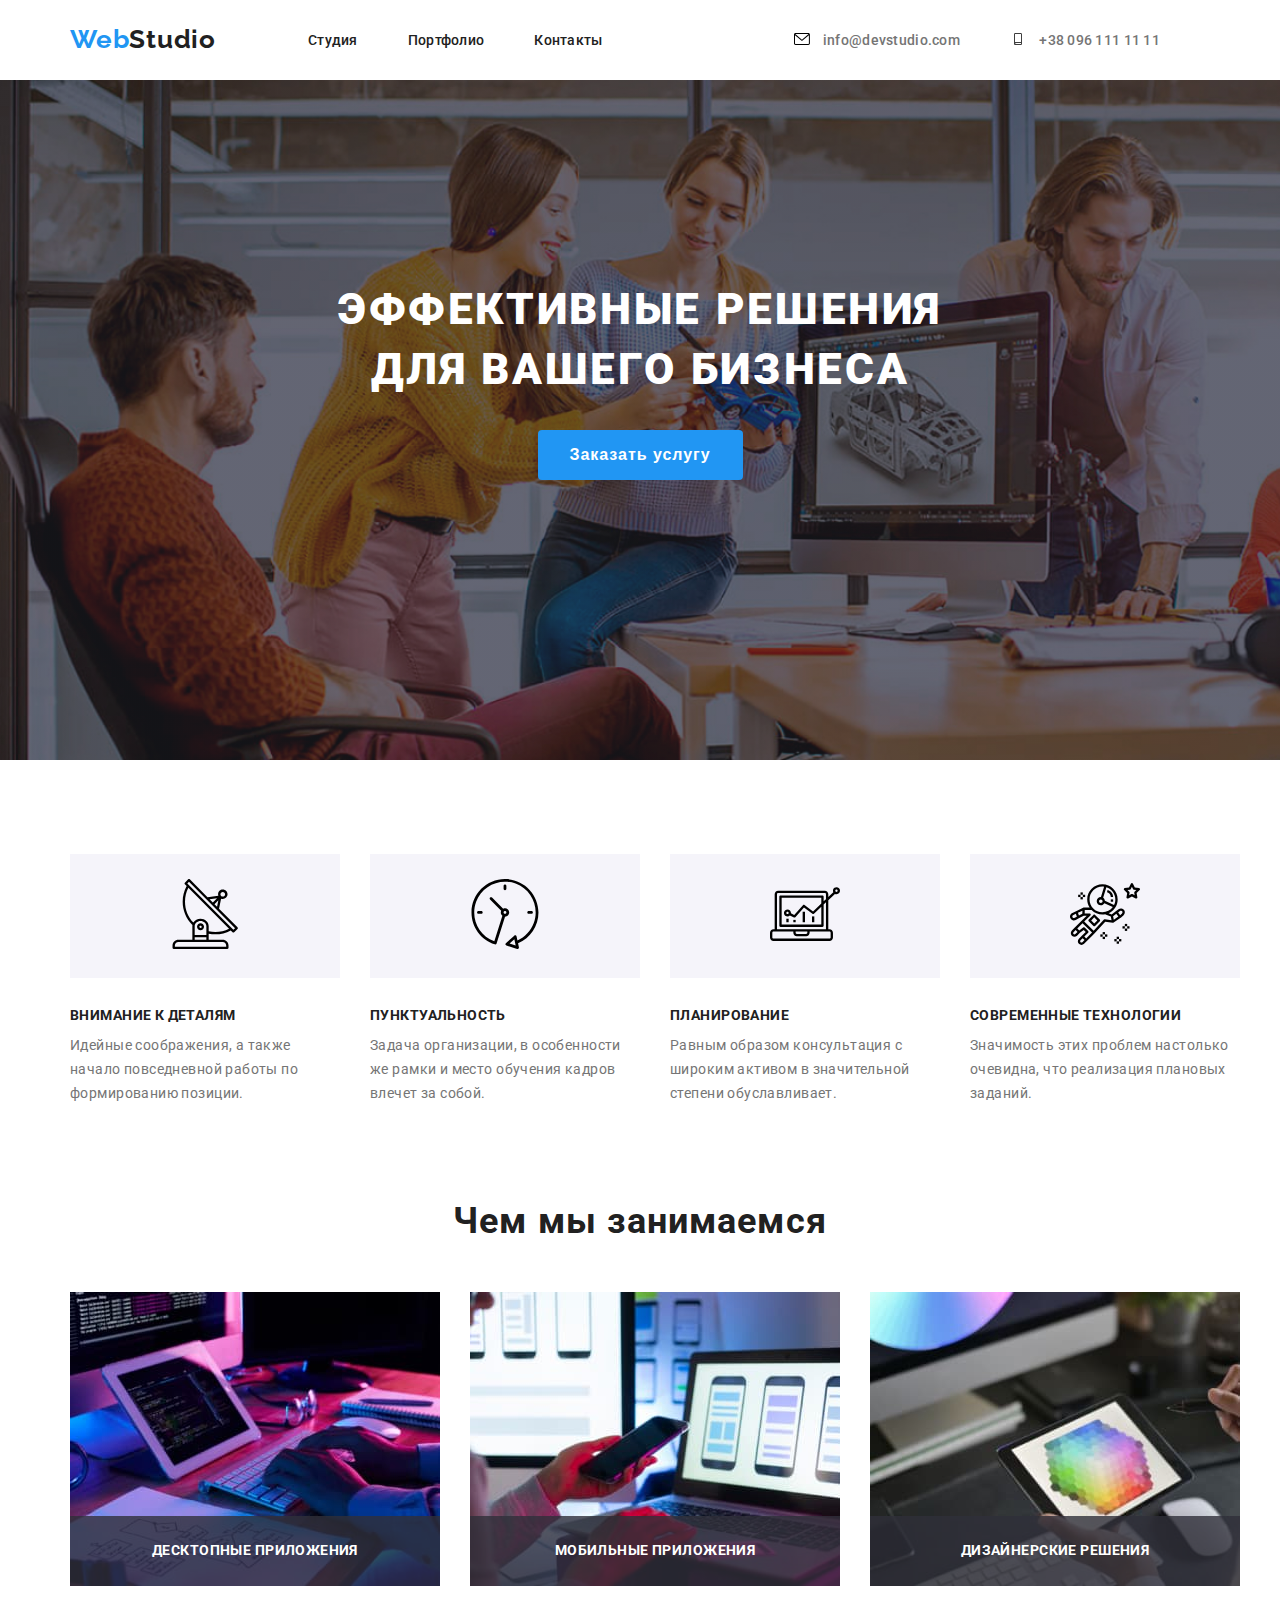
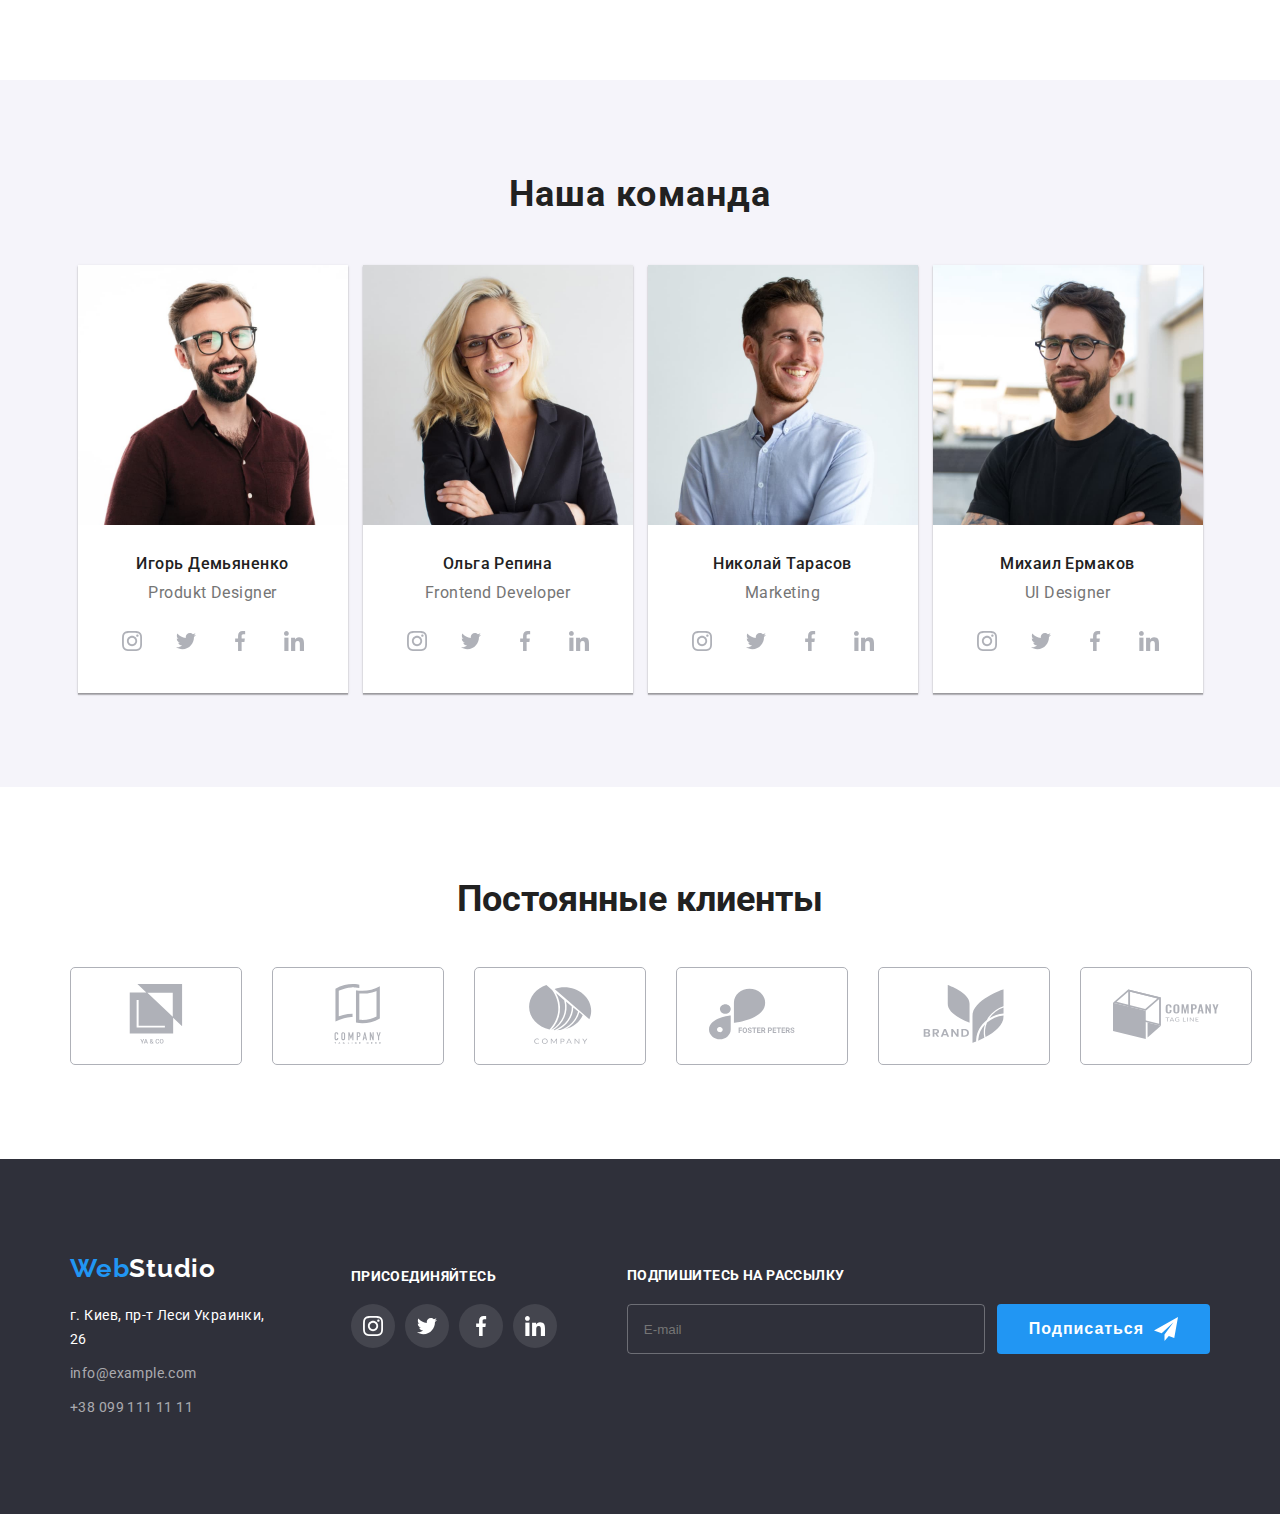
==== commit 7051ea6d: "изменение миксина" ====
--- a/index.html
+++ b/index.html
@@ -2,479 +2,468 @@
 <html lang="ru">
 
 <head>
-    <meta charset="UTF-8" />
-    <meta http-equiv="X-UA-Compatible" content="IE=edge" />
-    <meta name="viewport" content="width=device-width, initial-scale=1.0" />
-    <title>WebStudio</title>
-    <link rel="preconnect" href="https://fonts.googleapis.com">
-    <link rel="preconnect" href="https://fonts.gstatic.com" crossorigin>
-    <link
-        href="https://fonts.googleapis.com/css2?family=Raleway:wght@700&family=Roboto:wght@400;500;700;900&display=swap"
-        rel="stylesheet">
-    <link rel="stylesheet" href="./css/main.min.css">
+ <meta charset="UTF-8" />
+ <meta http-equiv="X-UA-Compatible" content="IE=edge" />
+ <meta name="viewport" content="width=device-width, initial-scale=1.0" />
+ <title>WebStudio</title>
+ <link rel="preconnect" href="https://fonts.googleapis.com">
+ <link rel="preconnect" href="https://fonts.gstatic.com" crossorigin>
+ <link href="https://fonts.googleapis.com/css2?family=Raleway:wght@700&family=Roboto:wght@400;500;700;900&display=swap"
+  rel="stylesheet">
+ <link rel="stylesheet" href="./css/main.min.css">
 </head>
 
 <body>
-    <header>
-        <div class="container container--header">
-            <a class="logo logo--header" href="/"> <span class="logo__web">Web</span>Studio</a>
-            <nav class="header__navi">
-                <ul class="navi__menu">
-                    <li class="navi__item">
-                        <a class="navi__link" href="studio.html">Студия</a>
-                    </li>
-                    <li class="navi__item">
-                        <a class="navi__link" href="portfolio.html">Портфолио</a>
-                    </li>
-                    <li class="navi__item">
-                        <a class="navi__link" href="./contact.html">Контакты</a>
-                    </li>
-                </ul>
-            </nav>
-            <ul class="header__contacts">
-                <li class="contacts__elem">
-                    <a class="contacts__link" href="mailtoinfo@devstudio.com">
-                        <svg class="contacts__icon">
-                            <use href="./images/sprite.svg#icon-envelope"></use>
-                        </svg>
-                        info@devstudio.com
-                    </a>
-                </li>
-                <li class="contacts__elem">
-                    <a class="contacts__link" href="tel+380961111111">
-                        <svg class="contacts__icon">
-                            <use href="./images/sprite.svg#icon-smartphone"></use>
-                        </svg>
-                        +38 096 111 11 11
-                    </a>
-                </li>
-            </ul>
-        </div>
-
-    </header>
-    <main>
-        <section class="hero">
-            <div class="container--hero">
-                <h1 class="hero__title">Эффективные решения для вашего бизнеса</h1>
-                <button class="btn" type="button" data-modal-open>Заказать услугу</button>
-            </div>
-        </section>
-        <section class="about">
-            <div class="container container-about">
-                <h2 class="about__title-invisible visually-hidden">особенности</h2>
-                <ul class="about__menu">
-                    <li class="about__item">
-                        <div class="about__card">
-                            <span class="about__element">
-                                <svg class="about__element-icon">
-                                    <use href="./images/sprite.svg#icon-group"></use>
-                                </svg>
-                            </span>
-                            <h3 class="about__card-title">Внимание к деталям</h3>
-                            <p class="about__card-text">
-                                Идейные соображения, а также начало повседневной работы по формированию позиции.</p>
-                        </div>
-                    </li>
-                    <li class="about__item">
-                        <div class="about__card">
-                            <span class="about__element">
-                                <svg class="about__element-icon">
-                                    <use href="./images/sprite.svg#icon-clock"></use>
-                                </svg>
-                            </span>
-                            <h3 class="about__card-title">Пунктуальность</h3>
-                            <p class="about__card-text">
-                                Задача организации, в особенности же рамки и место обучения кадров влечет за собой.
-                            </p>
-                        </div>
-                    </li>
-                    <li class="about__item">
-                        <div class="about__card">
-                            <span class="about__element">
-                                <svg class="about__element-icon">
-                                    <use href="./images/sprite.svg#icon-diagram"></use>
-                                </svg>
-                            </span>
-                            <h3 class="about__card-title">Планирование</h3>
-                            <p class="about__card-text">
-                                Равным образом консультация с широким активом в значительной степени обуславливает.
-                            </p>
-                        </div>
-                    </li>
-                    <li class="about__item" -menu>
-                        <div class="about__card">
-                            <span class="about__element">
-                                <svg class="about__element-icon">
-                                    <use href="./images/sprite.svg#icon-astronaut"></use>
-                                </svg>
-                            </span>
-                            <h3 class="about__card-title">Современные технологии</h3>
-                            <p class="about__card-text">
-                                Значимость этих проблем настолько очевидна, что реализация плановых заданий.</p>
-                        </div>
-                    </li>
-                </ul>
-            </div>
-        </section>
-        <section class="tasks">
-            <div class="container container-tasks">
-                <h2 class="tasks__title">Чем мы занимаемся</h2>
-                <ul class="tasks__menu">
-                    <li class="tasks__element">
-                        <img class="tasks__img" src="./images/box/iimg.jpg" alt="доступные приложения" width="370"
-                            height="294" />
-                        <p class="tasks__text">Десктопные приложения</p>
-                    </li>
-                    <li class="tasks__element">
-                        <img class="tasks__img" src="./images/box/mmobimg.jpg" alt="мобильные приложения" width="370"
-                            height="294" />
-                        <p class="tasks__text">Мобильные приложения</p>
-                    </li>
-                    <li class="tasks__element">
-                        <img class="tasks__img" src="./images/box/aappimg.jpg" alt="дизайнерские решения" width="370"
-                            height="294" />
-                        <p class="tasks__text">Дизайнерские решения</p>
-                    </li>
-                </ul>
-            </div>
-        </section>
-        <section class="team">
-            <div class="container container-team">
-                <h2 class="team__title">Наша команда</h2>
-                <ul class="team__menu">
-                    <li class="team__element">
-                        <img class="team__img" src="./images/people/mman.img.jpg" alt="бородатый мужик" width="270"
-                            height="260">
-                        <div class="team__info">
-                            <h3 class="team__info-name">Игорь Демьяненко</h3>
-                            <p class="team__info-profession" lang="en">Produkt Designer</p>
-                            <ul class="team__info-social-link-menu">
-                                <li class="team__info-social-link-item">
-                                    <a href="" class="team__info-link">
-                                        <svg class="team__info-icon">
-                                            <use href="./images/sprite.svg#icon-instagram"></use>
-                                        </svg>
-                                    </a>
-                                </li>
-                                <li class="team__info-social-link-item">
-                                    <a href="" class="team__info-link">
-                                        <svg class="team__info-icon">
-                                            <use href="./images/sprite.svg#icon-twitter"></use>
-                                        </svg>
-                                    </a>
-                                </li>
-                                <li class="team__info-social-link-item">
-                                    <a href="" class="team__info-link">
-                                        <svg class="team__info-icon">
-                                            <use href="./images/sprite.svg#icon-facebook"></use>
-                                        </svg>
-                                    </a>
-                                </li>
-                                <li class="team__info-social-link-item">
-                                    <a href="" class="team__info-link">
-                                        <svg class="team__info-icon">
-                                            <use href="./images/sprite.svg#icon-in"></use>
-                                        </svg>
-                                    </a>
-                                </li>
-                            </ul>
-                        </div>
-                    </li>
-                    <li class="team__element">
-                        <img class="team__img" src="./images/people/wwomanimg.jpg" alt="женщина" width="270"
-                            height="260">
-                        <div class="team__info">
-                            <h3 class="team__info-name">Ольга Репина</h3>
-                            <p class="team__info-profession" lang="en">Frontend Developer</p>
-                            <ul class="team__info-social-link-menu">
-                                <li class="team__info-social-link-item">
-                                    <a href="" class="team__info-link">
-                                        <svg class="team__info-icon">
-                                            <use href="./images/sprite.svg#icon-instagram"></use>
-
-                                        </svg>
-                                    </a>
-                                </li>
-                                <li class="team__info-social-link-item">
-                                    <a href="" class="team__info-link">
-                                        <svg class="team__info-icon">
-                                            <use href="./images/sprite.svg#icon-twitter"></use>
-                                        </svg>
-                                    </a>
-                                </li>
-                                <li class="team__info-social-link-item">
-                                    <a href="" class="team__info-link">
-                                        <svg class="team__info-icon">
-                                            <use href="./images/sprite.svg#icon-facebook"></use>
-                                        </svg>
-                                    </a>
-                                </li>
-                                <li class="team__info-social-link-item">
-                                    <a href="" class="team__info-link">
-                                        <svg class="team__info-icon">
-                                            <use href="./images/sprite.svg#icon-in"></use>
-                                        </svg>
-                                    </a>
-                                </li>
-                            </ul>
-                        </div>
-                    </li>
-                    <li class="team__element">
-                        <img class="team__img" src="./images/people/mmannimg.jpg" alt="мужик" width="270" height="260">
-                        <div class="team__info">
-                            <h3 class="team__info-name">Николай Тарасов</h3>
-                            <p class="team__info-profession" lang="en">Marketing</p>
-                            <ul class="team__info-social-link-menu">
-                                <li class="team__info-social-link-item">
-                                    <a href="" class="team__info-link">
-                                        <svg class="team__info-icon">
-                                            <use href="./images/sprite.svg#icon-instagram"></use>
-                                        </svg>
-                                    </a>
-                                </li>
-                                <li class="team__info-social-link-item">
-                                    <a href="" class="team__info-link">
-                                        <svg class="team__info-icon">
-                                            <use href="./images/sprite.svg#icon-twitter"></use>
-                                        </svg>
-                                    </a>
-                                </li>
-                                <li class="team__info-social-link-item">
-                                    <a href="" class="team__info-link">
-                                        <svg class="team__info-icon">
-                                            <use href="./images/sprite.svg#icon-facebook"></use>
-                                        </svg>
-                                    </a>
-                                </li>
-                                <li class="team__info-social-link-item">
-                                    <a href="" class="team__info-link">
-                                        <svg class="team__info-icon">
-                                            <use href="./images/sprite.svg#icon-in"></use>
-                                        </svg>
-                                    </a>
-                                </li>
-                            </ul>
-                        </div>
-                    </li>
-                    <li class="team__element">
-                        <img class="team__img" src="./images/people/mmannnimg.jpg" alt="мужик" width="270" height="260">
-                        <div class="team__info">
-                            <h3 class="team__info-name">Михаил Ермаков</h3>
-                            <p class="team__info-profession" lang="en">UI Designer</p>
-                            <ul class="team__info-social-link-menu">
-                                <li class="social-list-item">
-                                    <a href="" class="team__info-link">
-                                        <svg class="team__info-icon">
-                                            <use href="./images/sprite.svg#icon-instagram"></use>
-                                        </svg>
-                                    </a>
-                                </li>
-                                <li class="team__info-social-link-item">
-                                    <a href="" class="team__info-link">
-                                        <svg class="team__info-icon">
-                                            <use href="./images/sprite.svg#icon-twitter"></use>
-                                        </svg>
-                                    </a>
-                                </li>
-                                <li class="team__info-social-link-item">
-                                    <a href="" class="team__info-link">
-                                        <svg class="team__info-icon">
-                                            <use href="./images/sprite.svg#icon-facebook"></use>
-                                        </svg>
-                                    </a>
-                                </li>
-                                <li class="team__info-social-link-item">
-                                    <a href="" class="team__info-link">
-                                        <svg class="team__info-icon">
-                                            <use href="./images/sprite.svg#icon-in"></use>
-                                        </svg>
-                                    </a>
-                                </li>
-                            </ul>
-                        </div>
-                    </li>
-                </ul>
-            </div>
-        </section>
-        <section class="clients">
-            <div class=" container container-clients">
-                <h2 class="clients__title">Постоянные клиенты</h2>
-                <ul class="clients__menu">
-                    <li class="clients__element">
-                        <a href="" class="clients__link">
-                            <svg style="height: 60px;width:106px ;" class="clients__icon">
-                                <use href="./images/sprite.svg#icon-group1"> </use>
-                            </svg>
-                        </a>
-                    </li>
-                    <li class="clients__element">
-                        <a href="" class="clients__link">
-                            <svg style="height: 60px;width:106px ;" class="clients__icon">
-                                <use href="./images/sprite.svg#icon-group2"> </use>
-                            </svg>
-                        </a>
-                    </li>
-                    <li class="clients__element">
-                        <a href="" class="clients__link">
-                            <svg style="height: 60px;width:106px ;" class="clients__icon">
-                                <use href="./images/sprite.svg#icon-group3"> </use>
-                            </svg>
-                        </a>
-                    </li>
-                    <li class="clients__element">
-                        <a href="" class="clients__link">
-                            <svg style="height: 60px;width:106px ;" class="clients__icon">
-                                <use href="./images/sprite.svg#icon-group4"> </use>
-                            </svg>
-                        </a>
-                    </li>
-                    <li class="clients__element">
-                        <a href="" class="clients__link">
-                            <svg style="height: 60px;width:106px ;" class="clients__icon">
-                                <use href="./images/sprite.svg#icon-group5"> </use>
-                            </svg>
-                        </a>
-                    </li>
-                    <li class="clients__element">
-                        <a href="" class="clients__link">
-                            <svg style="height: 60px;width:106px ;" class="clients__icon">
-                                <use href="./images/sprite.svg#icon-group6"> </use>
-                            </svg>
-                        </a>
-                    </li>
-                </ul>
-            </div>
-        </section>
-    </main>
-    <footer class="footer">
-        <div class="container container--footer">
-            <div class="footer__contact">
-                <a class=" logo logo--footer" href="./index.html"><span class="logo__web">Web</span>Studio</a>
-                <address class="contact__address">
-                    <ul class="contact__menu">
-                        <li class="contact__element">
-                            <a class="contact__link-email" href="https://goo.gl/maps/mfd53RpsewYsdwgU8" target="_blank"
-                                rel="noopener nooreferrer">г. Киев, пр-т Леси
-                                Украинки, 26</a>
-                        </li>
-                        <li class="contact__element">
-                            <a class="contact__link" href="mailtoinfo@example.com">info@example.com</a>
-                        </li>
-                        <li class="contact__element">
-                            <a class="contact__link" href="tel+380991111111">+38 099 111 11 11</a>
-                        </li>
-                    </ul>
-                </address>
-            </div>
-            <div class="footer__social">
-                <p class="social__title">Присоединяйтесь</p>
-                <ul class="social__menu">
-                    <li class="social__element">
-                        <a href="" class="social__link">
-                            <svg style="height:20px ; width:20px;" class="social__icon">
-                                <use href="./images/sprite.svg#icon-instagram"></use>
-                            </svg>
-                        </a>
-                    </li>
-                    <li class="social__element">
-                        <a href="" class="social__link">
-                            <svg style="height:20px ; width:20px;" class="social__iconr">
-                                <use href="./images/sprite.svg#icon-twitter"></use>
-                            </svg>
-                        </a>
-                    </li>
-                    <li class="social__element">
-                        <a href="" class="social__link">
-                            <svg style="height:20px ; width:20px;" class="social__icon">
-                                <use href="./images/sprite.svg#icon-facebook"></use>
-                            </svg>
-                        </a>
-                    </li>
-                    <li class="social__element">
-                        <a href="" class="social__link">
-                            <svg style="height:20px ; width:20px;" class="social__icon">
-                                <use href="./images/sprite.svg#icon-in"></use>
-                            </svg>
-                        </a>
-                    </li>
-                </ul>
-            </div>
-            <div class="footer__subscribe-send">
-                <form class="subscribe__form">
-                    <label class="subscribe__label" for="link-email">
-                        Подпишитесь на рассылку
-                        <span class="subscribe__email">
-                            <input id="link-email" type="email" class="subscribe__input" name="user-email-footer"
-                                type="email" placeholder="E-mail">
-                            <button class=" btn btm--footer">Подписаться
-                                <svg class="subscribe__form-icon">
-                                    <use href="./images/sprite.svg#icon-send"></use>
-                                </svg>
-                        </span>
-                    </label>
-                    </button>
-                </form>
-            </div>
-        </div>
-    </footer>
-    <div class="backdrop is-hidden" data-modal>
-        <div class="modal-window">
-            <button type="submit" class="modal-window__close-btn" data-modal-close>
-                <svg class="modal-window__close-btn__icon">
-                    <use href="./images/sprite.svg#icon-close"></use>
-                </svg>
-            </button>
-            <form class="modal-window__form">
-                <p class="modal-window__form__suptitle">Оставьте свои данные, мы вам перезвоним</p>
-                <label class="modal-window__form-label">
-                    Имя
-                    <span class="modal-window__form-element">
-                        <input name="user-name" class="modal-window__form__imput" type="text" minlength="2"
-                            pattern="[a-zA-Zа-яёА-ЯЁ]+" title="Использовать символы латиницы или кирилицы" required>
-                        <svg class="modal-window__form-icon">
-                            <use href="./images/sprite.svg#icon-vector"></use>
-                        </svg>
-                    </span>
-                </label>
-                <label class="modal-window__form-label">
-                    Телефон
-                    <span class="modal-window__form-element">
-                        <input name="user-tel" class="modal-window__form__imput" type="tel"
-                            pattern="[0-9]{3}-[0-9]{3}-[0-9]{4}" title="096-000-00-00" required>
-                        <svg class="modal-window__form-icon">
-                            <use href="./images/sprite.svg#icon-vector-3"></use>
-                        </svg>
-                    </span>
-                </label>
-                <label class="modal-window__form-label">
-                    Почта
-                    <span class="modal-window__form-element">
-                        <input name="user-email" class="modal-window__form__imput" type="email" required>
-                        <svg class="modal-window__form-icon">
-                            <use href="./images/sprite.svg#icon-vector-2"></use>
-                        </svg>
-                    </span>
-                </label>
-                <label class="modal-window__form-messege-label">
-                    Комментарий
-                    <textarea name="user-messege" class="modal-window__form-messege"
-                        placeholder="Введите текст"></textarea>
-                </label>
-                <div class="modal-window__form-checkbox">
-                    <input class="modal-window__form__checkbox-input visually-hidden " type="checkbox"
-                        id="accept-policy">
-                    <label class="modal-window__form-checkbox-label" for="accept-policy">
-                        Соглашаюсь с рассылкой и принимаю&nbsp <a class="modal-window__form-link-accept-policy"
-                            href="">Условия
-                            договора</a></label>
-                </div>
-                <button type="submit" class=" btn btn--modal-window ">Отправить</button>
-            </form>
-        </div>
-
-
+ <header>
+  <div class="container container--header">
+   <nav class="header__navi">
+    <a class="logo logo--header" href="/"> <span class="logo__web">Web</span>Studio</a>
+    <ul class="navi__menu">
+     <li class="navi__item">
+      <a class="navi__link" href="studio.html">Студия</a>
+     </li>
+     <li class="navi__item">
+      <a class="navi__link" href="portfolio.html">Портфолио</a>
+     </li>
+     <li class="navi__item">
+      <a class="navi__link asdf" href="./contact.html">Контакты</a>
+     </li>
+    </ul>
+   </nav>
+   <ul class="header__contacts">
+    <li class="contacts__elem">
+     <a class="contacts__link" href="mailtoinfo@devstudio.com">
+      <svg class="contacts__icon">
+       <use href="./images/sprite.svg#icon-envelope"></use>
+      </svg>
+      info@devstudio.com
+     </a>
+    </li>
+    <li class="contacts__elem">
+     <a class="contacts__link" href="tel+380961111111">
+      <svg class="contacts__icon">
+       <use href="./images/sprite.svg#icon-smartphone"></use>
+      </svg>
+      +38 096 111 11 11
+     </a>
+    </li>
+   </ul>
+  </div>
+ </header>
+ <main>
+  <section class="hero">
+   <div class="container--hero">
+    <h1 class="hero__title">Эффективные решения для вашего бизнеса</h1>
+    <button class="btn" type="button" data-modal-open>Заказать услугу</button>
+   </div>
+  </section>
+  <section class="about">
+   <div class="container container-about">
+    <h2 class="about__title-invisible visually-hidden">особенности</h2>
+    <ul class="about__menu">
+     <li class="about__item">
+      <div class="about__card">
+       <span class="about__element">
+        <svg class="about__element-icon">
+         <use href="./images/sprite.svg#icon-group"></use>
+        </svg>
+       </span>
+       <h3 class="about__card-title">Внимание к деталям</h3>
+       <p class="about__card-text">
+        Идейные соображения, а также начало повседневной работы по формированию позиции.</p>
+      </div>
+     </li>
+     <li class="about__item">
+      <div class="about__card">
+       <span class="about__element">
+        <svg class="about__element-icon">
+         <use href="./images/sprite.svg#icon-clock"></use>
+        </svg>
+       </span>
+       <h3 class="about__card-title">Пунктуальность</h3>
+       <p class="about__card-text">
+        Задача организации, в особенности же рамки и место обучения кадров влечет за собой.
+       </p>
+      </div>
+     </li>
+     <li class="about__item">
+      <div class="about__card">
+       <span class="about__element">
+        <svg class="about__element-icon">
+         <use href="./images/sprite.svg#icon-diagram"></use>
+        </svg>
+       </span>
+       <h3 class="about__card-title">Планирование</h3>
+       <p class="about__card-text">
+        Равным образом консультация с широким активом в значительной степени обуславливает.
+       </p>
+      </div>
+     </li>
+     <li class="about__item">
+      <div class="about__card">
+       <span class="about__element">
+        <svg class="about__element-icon">
+         <use href="./images/sprite.svg#icon-astronaut"></use>
+        </svg>
+       </span>
+       <h3 class="about__card-title">Современные технологии</h3>
+       <p class="about__card-text">
+        Значимость этих проблем настолько очевидна, что реализация плановых заданий.</p>
+      </div>
+     </li>
+    </ul>
+   </div>
+  </section>
+  <section class="tasks">
+   <div class="container container-tasks">
+    <h2 class="tasks__title">Чем мы занимаемся</h2>
+    <ul class="tasks__menu">
+     <li class="tasks__element">
+      <img class="tasks__img" src="./images/box/iimg.jpg" alt="доступные приложения">
+      <p class="tasks__text">Десктопные приложения</p>
+     </li>
+     <li class="tasks__element">
+      <img class="tasks__img" src="./images/box/mmobimg.jpg" alt="мобильные приложения">
+      <p class="tasks__text">Мобильные приложения</p>
+     </li>
+     <li class="tasks__element">
+      <img class="tasks__img" src="./images/box/aappimg.jpg" alt="дизайнерские решения">
+      <p class="tasks__text">Дизайнерские решения</p>
+     </li>
+    </ul>
+   </div>
+  </section>
+  <section class="team">
+   <div class="container container-team">
+    <h2 class="team__title">Наша команда</h2>
+    <ul class="team__menu">
+     <li class="team__element">
+      <img class="team__img" src="./images/people/mman.img.jpg" alt="бородатый мужик">
+      <div class="team__info">
+       <h3 class="team__info-name">Игорь Демьяненко</h3>
+       <p class="team__info-profession" lang="en">Produkt Designer</p>
+       <ul class="team__info-social-link-menu">
+        <li class="team__info-social-link-item">
+         <a href="" class="team__info-link">
+          <svg class="team__info-icon">
+           <use href="./images/sprite.svg#icon-instagram"></use>
+          </svg>
+         </a>
+        </li>
+        <li class="team__info-social-link-item">
+         <a href="" class="team__info-link">
+          <svg class="team__info-icon">
+           <use href="./images/sprite.svg#icon-twitter"></use>
+          </svg>
+         </a>
+        </li>
+        <li class="team__info-social-link-item">
+         <a href="" class="team__info-link">
+          <svg class="team__info-icon">
+           <use href="./images/sprite.svg#icon-facebook"></use>
+          </svg>
+         </a>
+        </li>
+        <li class="team__info-social-link-item">
+         <a href="" class="team__info-link">
+          <svg class="team__info-icon">
+           <use href="./images/sprite.svg#icon-in"></use>
+          </svg>
+         </a>
+        </li>
+       </ul>
+      </div>
+     </li>
+     <li class="team__element">
+      <img class="team__img" src="./images/people/wwomanimg.jpg" alt="женщина" width>
+      <div class="team__info">
+       <h3 class="team__info-name">Ольга Репина</h3>
+       <p class="team__info-profession" lang="en">Frontend Developer</p>
+       <ul class="team__info-social-link-menu">
+        <li class="team__info-social-link-item">
+         <a href="" class="team__info-link">
+          <svg class="team__info-icon">
+           <use href="./images/sprite.svg#icon-instagram"></use>
+          </svg>
+         </a>
+        </li>
+        <li class="team__info-social-link-item">
+         <a href="" class="team__info-link">
+          <svg class="team__info-icon">
+           <use href="./images/sprite.svg#icon-twitter"></use>
+          </svg>
+         </a>
+        </li>
+        <li class="team__info-social-link-item">
+         <a href="" class="team__info-link">
+          <svg class="team__info-icon">
+           <use href="./images/sprite.svg#icon-facebook"></use>
+          </svg>
+         </a>
+        </li>
+        <li class="team__info-social-link-item">
+         <a href="" class="team__info-link">
+          <svg class="team__info-icon">
+           <use href="./images/sprite.svg#icon-in"></use>
+          </svg>
+         </a>
+        </li>
+       </ul>
+      </div>
+     </li>
+     <li class="team__element">
+      <img class="team__img" src="./images/people/mmannimg.jpg" alt="мужик">
+      <div class="team__info">
+       <h3 class="team__info-name">Николай Тарасов</h3>
+       <p class="team__info-profession" lang="en">Marketing</p>
+       <ul class="team__info-social-link-menu">
+        <li class="team__info-social-link-item">
+         <a href="" class="team__info-link">
+          <svg class="team__info-icon">
+           <use href="./images/sprite.svg#icon-instagram"></use>
+          </svg>
+         </a>
+        </li>
+        <li class="team__info-social-link-item">
+         <a href="" class="team__info-link">
+          <svg class="team__info-icon">
+           <use href="./images/sprite.svg#icon-twitter"></use>
+          </svg>
+         </a>
+        </li>
+        <li class="team__info-social-link-item">
+         <a href="" class="team__info-link">
+          <svg class="team__info-icon">
+           <use href="./images/sprite.svg#icon-facebook"></use>
+          </svg>
+         </a>
+        </li>
+        <li class="team__info-social-link-item">
+         <a href="" class="team__info-link">
+          <svg class="team__info-icon">
+           <use href="./images/sprite.svg#icon-in"></use>
+          </svg>
+         </a>
+        </li>
+       </ul>
+      </div>
+     </li>
+     <li class="team__element">
+      <img class="team__img" src="./images/people/mmannnimg.jpg" alt="мужик">
+      <div class="team__info">
+       <h3 class="team__info-name">Михаил Ермаков</h3>
+       <p class="team__info-profession" lang="en">UI Designer</p>
+       <ul class="team__info-social-link-menu">
+        <li class="social-list-item">
+         <a href="" class="team__info-link">
+          <svg class="team__info-icon">
+           <use href="./images/sprite.svg#icon-instagram"></use>
+          </svg>
+         </a>
+        </li>
+        <li class="team__info-social-link-item">
+         <a href="" class="team__info-link">
+          <svg class="team__info-icon">
+           <use href="./images/sprite.svg#icon-twitter"></use>
+          </svg>
+         </a>
+        </li>
+        <li class="team__info-social-link-item">
+         <a href="" class="team__info-link">
+          <svg class="team__info-icon">
+           <use href="./images/sprite.svg#icon-facebook"></use>
+          </svg>
+         </a>
+        </li>
+        <li class="team__info-social-link-item">
+         <a href="" class="team__info-link">
+          <svg class="team__info-icon">
+           <use href="./images/sprite.svg#icon-in"></use>
+          </svg>
+         </a>
+        </li>
+       </ul>
+      </div>
+     </li>
+    </ul>
+   </div>
+  </section>
+  <section class="clients">
+   <div class=" container container-clients">
+    <h2 class="clients__title">Постоянные клиенты</h2>
+    <ul class="clients__menu">
+     <li class="clients__element">
+      <a href="" class="clients__link">
+       <svg style="height: 60px;width:106px ;" class="clients__icon">
+        <use href="./images/sprite.svg#icon-group1"> </use>
+       </svg>
+      </a>
+     </li>
+     <li class="clients__element">
+      <a href="" class="clients__link">
+       <svg style="height: 60px;width:106px ;" class="clients__icon">
+        <use href="./images/sprite.svg#icon-group2"> </use>
+       </svg>
+      </a>
+     </li>
+     <li class="clients__element">
+      <a href="" class="clients__link">
+       <svg style="height: 60px;width:106px ;" class="clients__icon">
+        <use href="./images/sprite.svg#icon-group3"> </use>
+       </svg>
+      </a>
+     </li>
+     <li class="clients__element">
+      <a href="" class="clients__link">
+       <svg style="height: 60px;width:106px ;" class="clients__icon">
+        <use href="./images/sprite.svg#icon-group4"> </use>
+       </svg>
+      </a>
+     </li>
+     <li class="clients__element">
+      <a href="" class="clients__link">
+       <svg style="height: 60px;width:106px ;" class="clients__icon">
+        <use href="./images/sprite.svg#icon-group5"> </use>
+       </svg>
+      </a>
+     </li>
+     <li class="clients__element">
+      <a href="" class="clients__link">
+       <svg style="height: 60px;width:106px ;" class="clients__icon">
+        <use href="./images/sprite.svg#icon-group6"> </use>
+       </svg>
+      </a>
+     </li>
+    </ul>
+   </div>
+  </section>
+ </main>
+ <footer class="footer">
+  <div class="container container--footer">
+   <div class="footer__contact">
+    <a class=" logo logo--footer" href="./index.html"><span class="logo__web">Web</span>Studio</a>
+    <address class="contact__address">
+     <ul class="contact__menu">
+      <li class="contact__element">
+       <a class="contact__link-email" href="https://goo.gl/maps/mfd53RpsewYsdwgU8" target="_blank"
+        rel="noopener nooreferrer">г. Киев, пр-т Леси
+        Украинки, 26</a>
+      </li>
+      <li class="contact__element">
+       <a class="contact__link" href="mailtoinfo@example.com">info@example.com</a>
+      </li>
+      <li class="contact__element">
+       <a class="contact__link" href="tel+380991111111">+38 099 111 11 11</a>
+      </li>
+     </ul>
+    </address>
+   </div>
+   <div class="footer__social">
+    <p class="social__title">Присоединяйтесь</p>
+    <ul class="social__menu">
+     <li class="social__element">
+      <a href="" class="social__link">
+       <svg style="height:20px ; width:20px;" class="social__icon">
+        <use href="./images/sprite.svg#icon-instagram"></use>
+       </svg>
+      </a>
+     </li>
+     <li class="social__element">
+      <a href="" class="social__link">
+       <svg style="height:20px ; width:20px;" class="social__iconr">
+        <use href="./images/sprite.svg#icon-twitter"></use>
+       </svg>
+      </a>
+     </li>
+     <li class="social__element">
+      <a href="" class="social__link">
+       <svg style="height:20px ; width:20px;" class="social__icon">
+        <use href="./images/sprite.svg#icon-facebook"></use>
+       </svg>
+      </a>
+     </li>
+     <li class="social__element">
+      <a href="" class="social__link">
+       <svg style="height:20px ; width:20px;" class="social__icon">
+        <use href="./images/sprite.svg#icon-in"></use>
+       </svg>
+      </a>
+     </li>
+    </ul>
+   </div>
+   <div class="footer__subscribe-send">
+    <form class="subscribe__form">
+     <label class="subscribe__label" for="link-email">
+      Подпишитесь на рассылку
+      <span class="subscribe__email">
+       <input id="link-email" type="email" class="subscribe__input" name="user-email-footer" type="email"
+        placeholder="E-mail">
+       <button class=" btn btm--footer">Подписаться
+        <svg class="subscribe__form-icon">
+         <use href="./images/sprite.svg#icon-send"></use>
+        </svg>
+      </span>
+     </label>
+     </button>
+    </form>
+   </div>
+  </div>
+ </footer>
+ <div class="backdrop is-hidden" data-modal>
+  <div class="modal-window">
+   <button type="submit" class="modal-window__close-btn" data-modal-close>
+    <svg class="modal-window__close-btn__icon">
+     <use href="./images/sprite.svg#icon-close"></use>
+    </svg>
+   </button>
+   <form class="modal-window__form">
+    <p class="modal-window__form__suptitle">Оставьте свои данные, мы вам перезвоним</p>
+    <label class="modal-window__form-label">
+     Имя
+     <span class="modal-window__form-element">
+      <input name="user-name" class="modal-window__form__imput" type="text" minlength="2" pattern="[a-zA-Zа-яёА-ЯЁ]+"
+       title="Использовать символы латиницы или кирилицы" required>
+      <svg class="modal-window__form-icon">
+       <use href="./images/sprite.svg#icon-vector"></use>
+      </svg>
+     </span>
+    </label>
+    <label class="modal-window__form-label">
+     Телефон
+     <span class="modal-window__form-element">
+      <input name="user-tel" class="modal-window__form__imput" type="tel" pattern="[0-9]{3}-[0-9]{3}-[0-9]{4}"
+       title="096-000-00-00" required>
+      <svg class="modal-window__form-icon">
+       <use href="./images/sprite.svg#icon-vector-3"></use>
+      </svg>
+     </span>
+    </label>
+    <label class="modal-window__form-label">
+     Почта
+     <span class="modal-window__form-element">
+      <input name="user-email" class="modal-window__form__imput" type="email" required>
+      <svg class="modal-window__form-icon">
+       <use href="./images/sprite.svg#icon-vector-2"></use>
+      </svg>
+     </span>
+    </label>
+    <label class="modal-window__form-messege-label">
+     Комментарий
+     <textarea name="user-messege" class="modal-window__form-messege" placeholder="Введите текст"></textarea>
+    </label>
+    <div class="modal-window__form-checkbox">
+     <input class="modal-window__form__checkbox-input visually-hidden " type="checkbox" id="accept-policy">
+     <label class="modal-window__form-checkbox-label" for="accept-policy">
+      Соглашаюсь с рассылкой и принимаю&nbsp <a class="modal-window__form-link-accept-policy" href="">Условия
+       договора</a></label>
     </div>
-    <script src="./js/modal.js"></script>
+    <button type="submit" class=" btn btn--modal-window ">Отправить</button>
+   </form>
+  </div>
+
+
+ </div>
+ <script src="./js/modal.js"></script>
 
 </body>
 
--- a/css/main.min.css
+++ b/css/main.min.css
@@ -1 +1 @@
-.container{width:1170px;padding-right:15px;padding-left:15px;margin:0 auto}.visually-hidden{position:absolute !important;width:1px !important;height:1px !important;padding:0 !important;margin:-1px !important;overflow:hidden !important;clip:rect(0, 0, 0, 0) !important;white-space:nowrap !important;border:0 !important}.is-hidden{visibility:hidden;opacity:0;pointer-events:none}:root{--main-font: "Roboto", sans-serif;--blacklish: #212121;--darkish: #757575;--bluelish: #2196F3}*{box-sizing:border-box}body{font-family:var(--main-font);margin:0}ul,ol{list-style:none}h1,h2,h3,h4,h5,h6,p{margin-top:0;margin-bottom:0}ul,ol{margin-top:0;margin-bottom:0;padding-left:0}img{display:block}a{text-decoration:none}header{padding-top:24px;padding-bottom:25px}section{padding:94px 0}.btn{display:flex;font-weight:700;font-size:16px;line-height:1.88;align-items:center;text-align:center;letter-spacing:.06em;cursor:pointer;color:#fff;background:var(--bluelish);border-radius:4px;border:none;padding:10px 32px;margin-top:30px;margin:0 auto}.btn:hover,.btn:focus{background:var(--bluelish);outline:none}.btn--footer{height:max-content;box-shadow:0px 4px 4px rgba(0,0,0,.15);padding:10px 25px}.btn--modal-window{display:block;padding:10px 55px;transition:background 250ms cubic-bezier(0.4, 0, 0.2, 1)}.logo--header{margin-right:92px}.logo{font-family:"Raleway",sans-serif;font-weight:700;font-size:26px;line-height:1.2;letter-spacing:.03em;color:var(--blacklish)}.logo--footer{color:#fff}.logo__web{font-weight:700;font-size:26px;line-height:1.2;letter-spacing:.03em;color:var(--bluelish)}.container--header{display:flex;align-items:center}.header__navi{display:flex;align-items:center}.navi__menu{display:flex;align-items:center}.navi__item{position:relative}.navi__item:not(:last-child){margin-right:50px}.navi__link{font-weight:500;font-size:14px;line-height:1.14;letter-spacing:.02em;color:var(--blacklish)}.navi__link:hover,.navi__link:focus{color:var(--bluelish)}.navi__link::after{position:absolute;display:flex;content:"";height:4px;width:100%;background-color:rgba(0,0,0,0);flex-shrink:0;border-radius:2px;padding:0 0 25px 0;transition:background 250ms cubic-bezier(0.4, 0, 0.2, 1)}.navi__link:hover::after{background:linear-gradient(to bottom, transparent 90%, #2196F3 10%)}.header__contacts{display:flex;align-items:center;margin-left:auto}.contacts__elem:hover,.contacts__elem:focus{Fill:var(--bluelish);color:var(--bluelish)}.contacts__link{font-weight:500;font-size:14px;line-height:1.14;letter-spacing:.02em;color:var(--darkish);margin-right:50px;transition:color 250ms cubic-bezier(0.4, 0, 0.2, 1)}.contacts__link:hover,.contacts__link:focus{color:var(--bluelish)}.contacts__icon{width:16px;height:12px;transition:fill 250ms cubic-bezier(0.4, 0, 0.2, 1);margin:0 auto;margin-right:10px}.contacts__icon:hover,.contacts__icon:focus{fill:var(--bluelish)}.container--header{display:flex;align-items:center}.header__navi{display:flex;align-items:center}.navi__menu{display:flex;align-items:center}.navi__item{position:relative}.navi__item:not(:last-child){margin-right:50px}.navi__link{font-weight:500;font-size:14px;line-height:1.14;letter-spacing:.02em;color:var(--blacklish)}.navi__link:hover,.navi__link:focus{color:var(--bluelish)}.navi__link::after{position:absolute;display:flex;content:"";height:4px;width:100%;background-color:rgba(0,0,0,0);flex-shrink:0;border-radius:2px;padding:0 0 25px 0;transition:background 250ms cubic-bezier(0.4, 0, 0.2, 1)}.navi__link:hover::after{background:linear-gradient(to bottom, transparent 90%, #2196F3 10%)}.header__contacts{display:flex;align-items:center;margin-left:auto}.contacts__elem:hover,.contacts__elem:focus{Fill:var(--bluelish);color:var(--bluelish)}.contacts__link{font-weight:500;font-size:14px;line-height:1.14;letter-spacing:.02em;color:var(--darkish);margin-right:50px;transition:color 250ms cubic-bezier(0.4, 0, 0.2, 1)}.contacts__link:hover,.contacts__link:focus{color:var(--bluelish)}.contacts__icon{width:16px;height:12px;transition:fill 250ms cubic-bezier(0.4, 0, 0.2, 1);margin:0 auto;margin-right:10px}.contacts__icon:hover,.contacts__icon:focus{fill:var(--bluelish)}.hero{background-color:var(--blacklish);background-image:linear-gradient(rgba(47, 48, 58, 0.4), rgba(47, 48, 58, 0.4)),url(../images/hero/hero.img.jpg);background-repeat:no-repeat;background-size:cover;padding:200px 0 280px}.container--hero{width:696px;margin:0 auto}.hero__title{font-weight:900;font-size:44px;line-height:1.36;text-align:center;letter-spacing:.06em;text-transform:uppercase;color:#fff;width:696px;height:120px;margin:0 auto;margin-bottom:30px}.about{padding-bottom:0}.about__menu{display:flex}.about__item:not(:last-child){padding-right:30px}.about__card{display:flex;flex-direction:column;width:270px}.about__element{padding:25px 100px;background-color:#f5f4fa}.about__element-icon{width:70px;height:70px}.about__card-title{font-weight:700;font-size:14px;line-height:1.14;letter-spacing:.03em;text-transform:uppercase;color:var(--blacklish);margin:10px 0;margin-top:30px}.about__card-text{font-weight:400;font-size:14px;line-height:1.7;letter-spacing:.03em;color:var(--darkish)}.tasks__title{font-weight:700;font-size:36px;line-height:1.16;text-align:center;letter-spacing:.03em;color:var(--blacklish);margin-bottom:50px}.tasks__menu{display:flex;margin-left:-30px;margin-top:-30px}.tasks__element{position:relative}.tasks__img{margin-left:30px;margin-top:30px}.tasks__text{position:absolute;bottom:0;right:0;font-style:normal;font-weight:700;font-size:14px;line-height:1.14;text-align:center;letter-spacing:.03em;text-transform:uppercase;padding:27px 0px;width:370px;background:rgba(47,48,58,.8);color:#fff}.team{background-color:#f5f4fa}.team__title{font-weight:700;font-size:36px;line-height:1.16;text-align:center;letter-spacing:.03em;color:var(--blacklish);margin-bottom:50px}.team__menu{display:flex;flex-wrap:wrap}.team__element{flex-basis:calc(100% - 120px)/4;margin:0 auto;box-shadow:0px 1px 3px rgba(0,0,0,.12),0px 1px 1px rgba(0,0,0,.14),0px 2px 1px rgba(0,0,0,.2)}.team__info{background-color:#fff;padding:30px 32px}.team__info-name{font-weight:500;font-size:16px;line-height:1.18;text-align:center;letter-spacing:.03em;color:var(--blacklish);margin-bottom:10px}.team__info-profession{font-weight:400;font-size:16px;line-height:1.18;text-align:center;letter-spacing:.03em;color:var(--darkish);margin-bottom:16px}.team__info-social-link-menu{display:flex;justify-content:space-between}.team__info-link{display:flex;align-items:center;justify-content:center;width:44px;height:44px;border-radius:50%;fill:#afb1b8;transition:background-color 250ms cubic-bezier(0.4, 0, 0.2, 1),fill 250ms cubic-bezier(0.4, 0, 0.2, 1)}.team__info-link:hover,.team__info-link:focus{fill:#fff;background-color:var(--bluelish)}.team__info-icon{width:20px;height:20px}.clients__title{color:var(--blacklish);font-size:36px;text-align:center;line-height:42px;line-height:100%;align-items:center;margin-bottom:50px}.clients__menu{display:flex}.clients__element:not(:last-child){margin-right:30px}.clients__link{display:block;padding:16px 32px;border:1px solid #afb1b8;border-radius:5px;transition:fill 250ms cubic-bezier(0.4, 0, 0.2, 1),border 250ms cubic-bezier(0.4, 0, 0.2, 1)}.clients__link:hover svg,.clients__link:focus svg{fill:var(--bluelish)}.clients__link:hover,.clients__link:focus{outline:none;border:1px solid var(--bluelish)}.clients__icon{width:106px;height:60px;fill:#afb1b8;transition:fill 250ms cubic-bezier(0.4, 0, 0.2, 1)}.clients__icon:hover,.clients__icon:focus{fill:var(--bluelish)}.footer{background-color:#2f303a;align-items:center;padding:94px 0}.container--footer{display:flex}.footer__contact{margin-right:70px}.contact__address{font-style:normal;margin-top:20px}.contact__element:not(:last-child){margin-bottom:10px}.contact__link-email{font-weight:400;font-size:14px;line-height:1.7;letter-spacing:.03em;color:#fff}.contact__link{font-weight:400;font-size:14px;line-height:1.7;letter-spacing:.03em;color:rgba(255,255,255,.6);transition:color 250ms cubic-bezier(0.4, 0, 0.2, 1)}.contact__link:hover,.contact__link:focus{color:var(--bluelish)}.footer__social{margin-right:70px;margin-top:15px}.social__title{font-family:"Roboto";font-style:normal;font-weight:700;font-size:14px;line-height:16px;letter-spacing:.03em;text-transform:uppercase;color:#fff;margin-bottom:20px}.social__menu{display:flex;flex-wrap:wrap;width:206px;justify-content:space-between}.social__link{display:flex;align-items:center;justify-content:center;width:44px;height:44px;border-radius:50%;background-color:rgba(255,255,255,.1);fill:#fff;transition:background-color 250ms cubic-bezier(0.4, 0, 0.2, 1)}.social__link:hover,.social__link:focus{background-color:var(--bluelish)}.footer__subscribe-send{display:block}.subscribe__form{display:flex}.subscribe__label{font-weight:700;font-size:14px;line-height:1.14;letter-spacing:.03em;text-transform:uppercase;color:#fff;margin-top:15px}.subscribe__email{display:flex;align-items:flex-end}.subscribe__input{background-color:rgba(0,0,0,0);border:none;outline:none;width:358px;height:50px;color:#fff;padding-left:16px;margin-top:20px;border:1px solid rgba(255,255,255,.3);border-radius:4px;margin-right:12px}.subscribe__form-icon{width:24px;height:24px;margin-left:10px}.backdrop{position:fixed;top:0;left:0;width:100vw;height:100vh;background-color:rgba(0,0,0,.2);transition:opacity 250ms cubic-bezier(0.4, 0, 0.2, 1),visibility 250ms cubic-bezier(0.4, 0, 0.2, 1)}.modal-window{position:absolute;left:50%;top:50%;width:528px;background-color:#fff;transform:translate(-50%, -50%)}.modal-window__close-btn{position:absolute;top:0;right:0;border-radius:50%;border:1px solid rgba(0,0,0,.1);background-color:#fff;cursor:pointer;padding:0;outline:none;margin:8px 8px}.modal-window__close-btn__icon{display:block;width:30px;height:30px;padding:6px 6px;fill:#000}.modal-window__close-btn__icon:hover,.modal-window__close-btn__icon:focus{fill:var(--bluelish)}.modal-window__form{display:flex;flex-direction:column;padding:40px}.modal-window__form__suptitle{font-weight:700;font-size:20px;line-height:1.15;text-align:center;letter-spacing:.03em;color:#212121;justify-content:center;margin-bottom:12px}.modal-window__form-label{margin-bottom:10px;font-weight:400;font-size:12px;line-height:1.16;letter-spacing:.01em;letter-spacing:.01em;color:#757575}.modal-window__form-element{display:block;position:relative;margin-top:4px}.modal-window__form__imput{border:1px solid rgba(33,33,33,.2);border-radius:4px;width:100%;height:40px;padding-left:40px;transition:border-color 250ms cubic-bezier(0.4, 0, 0.2, 1)}.modal-window__form__imput:hover,.modal-window__form__imput:focus{border-color:var(--bluelish);outline:none}.modal-window__form__imput:focus,.modal-window__form__imput:hover+.modal-window__form-icon{fill:var(--bluelish)}.modal-window__form-icon{left:15px;top:50%;transform:translateY(-50%);position:absolute;color:var(--blacklish);width:12px;height:12px;transition:fill 250ms cubic-bezier(0.4, 0, 0.2, 1)}.modal-window__form-messege-label{margin-bottom:20px;font-weight:400;font-size:12px;line-height:1.16;letter-spacing:.01em;letter-spacing:.01em;color:var(--darkish)}.modal-window__form-messege{width:100%;height:120px;border:1px solid rgba(33,33,33,.2);border-radius:4px;padding:12px 16px;margin-top:4px;transition:border-color 250ms cubic-bezier(0.4, 0, 0.2, 1);resize:none}.modal-window__form-messege::placeholder{font-weight:400;font-size:14px;line-height:1.14;letter-spacing:.01em;color:rgba(117,117,117,.5)}.modal-window__form-messege:hover,.modal-window__form-messege:focus+.modal-form-messege-label{outline:none;border-color:var(--bluelish)}.modal-window__form-checkbox-label{display:flex;align-items:center;font-weight:400;font-size:14px;line-height:1.7;letter-spacing:.03em;margin-bottom:30px}.modal-window__form__checkbox-input:checked+.modal-window__form-checkbox-label::before{background-image:url("../images/icon-check-orig.svg")}.modal-window__form-checkbox-label::before{display:block;content:"";height:15px;width:16px;border:solid 1px var(--blacklish);cursor:pointer;border-radius:4px;margin-right:7px}.modal-window__form-link-accept-policy{font-weight:400;font-size:14px;line-height:1.71;letter-spacing:.03em;text-decoration-line:underline;color:var(--bluelish)}.team{background-color:#f5f4fa}.team__title{font-weight:700;font-size:36px;line-height:1.16;text-align:center;letter-spacing:.03em;color:var(--blacklish);margin-bottom:50px}.team__menu{display:flex;flex-wrap:wrap}.team__element{flex-basis:calc(100% - 120px)/4;margin:0 auto;box-shadow:0px 1px 3px rgba(0,0,0,.12),0px 1px 1px rgba(0,0,0,.14),0px 2px 1px rgba(0,0,0,.2)}.team__info{background-color:#fff;padding:30px 32px}.team__info-name{font-weight:500;font-size:16px;line-height:1.18;text-align:center;letter-spacing:.03em;color:var(--blacklish);margin-bottom:10px}.team__info-profession{font-weight:400;font-size:16px;line-height:1.18;text-align:center;letter-spacing:.03em;color:var(--darkish);margin-bottom:16px}.team__info-social-link-menu{display:flex;justify-content:space-between}.team__info-link{display:flex;align-items:center;justify-content:center;width:44px;height:44px;border-radius:50%;fill:#afb1b8;transition:background-color 250ms cubic-bezier(0.4, 0, 0.2, 1),fill 250ms cubic-bezier(0.4, 0, 0.2, 1)}.team__info-link:hover,.team__info-link:focus{fill:#fff;background-color:var(--bluelish)}.team__info-icon{width:20px;height:20px}.header{background:#fff;box-shadow:0px 4px 4px rgba(0,0,0,.25)}.div-header{display:flex;align-items:center}.navi{display:flex;align-items:center}.header-list:not(:last-child){margin-right:50px}.header-info{font-weight:500;font-size:14px;line-height:1.14;letter-spacing:.02em;color:#212121;transition:color 250ms cubic-bezier(0.4, 0, 0.2, 1)}.header-list{position:relative}.after::after{content:"";position:absolute;bottom:-30px;display:flex;content:"";height:4px;width:100%;background-color:#2196f3;flex-shrink:0;border-radius:2px;transition:color 250ms cubic-bezier(0.4, 0, 0.2, 1)}.header-info:hover,.header-info:focus{color:#2196f3}.contact-icon{width:16px;height:12px;margin:0 auto;margin-right:10px}.link-header{transition:fill 250ms cubic-bezier(0.4, 0, 0.2, 1)}.link-header:hover,.link-header:focus{fill:#2196f3}.header-menu{display:flex;align-items:center;margin-left:auto}.header-link{margin-right:50px}.header-link{font-weight:500;font-size:14px;line-height:1.14;letter-spacing:.02em;color:#757575;transition:color 250ms cubic-bezier(0.4, 0, 0.2, 1)}.header-link:hover,.header-link:focus{color:#2196f3}.menu-link{margin-bottom:16px}.main-list{margin:0 auto}.div-link{padding:0 0 34px;width:611px}.menu-link{display:flex;align-items:center}.modal-btn{font-weight:500;font-size:16px;line-height:1.62;text-align:center;letter-spacing:.03em;cursor:pointer;color:#212121;display:flex;cursor:pointer;align-items:center;text-align:center}.modal-btn{padding:6px 22px;box-shadow:0px 3px 1px rgba(0,0,0,.1),0px 1px 2px rgba(0,0,0,.08),0px 2px 2px rgba(0,0,0,.12);border-radius:4px;border:none;transition:color 250ms cubic-bezier(0.4, 0, 0.2, 1);transition:background-color 250ms cubic-bezier(0.4, 0, 0.2, 1)}.modal-btn:hover,.modal-btn:focus{color:#fff;background-color:#2196f3}.team-list-link{display:block}.team-list-img{position:relative;overflow:hidden}.overlay{position:absolute;font-style:normal;font-weight:400;font-size:18px;line-height:1.55;letter-spacing:.03em;color:#fff;top:0;left:0;width:100%;height:100%;background:rgba(33,150,243,.9);overflow:auto;padding:63px 24px;transform:translateY(100%);transition:transform 250ms cubic-bezier(0.4, 0, 0.2, 1)}.img-list:hover .overlay,.team-list-link:focus .overlay{transform:translateY(0%)}.img-list:hover{box-shadow:0px 1px 1px rgba(0,0,0,.12),0px 4px 4px rgba(0,0,0,.06),1px 4px 6px rgba(0,0,0,.16)}.img-list{cursor:pointer;transition:border 250ms cubic-bezier(0.4, 0, 0.2, 1),box-shadow 250ms cubic-bezier(0.4, 0, 0.2, 1)}.div-karte{background-color:#fff;padding:20px 24px;border:1px solid #eee}.name{margin-bottom:4px}.menu-img{display:flex;flex-wrap:wrap;width:1200px;margin:0 auto}.img-list:not(:last-child){margin-right:30px}.img-list{margin-bottom:30px}.name{font-weight:700;font-size:18px;line-height:2;letter-spacing:.06em;color:#212121}.chapter{font-size:16px;line-height:1.88;letter-spacing:.03em;color:#757575}.footer{background-color:#2f303a;display:flex;align-items:center;padding:94px 0}.basic-div{display:flex;flex-wrap:wrap}address{font-style:normal;margin-top:20px}.footer-address-link{font-family:"Roboto",sans-serif;font-weight:400;font-size:14px;line-height:1.7;letter-spacing:.03em;color:#fff}.footer-list:not(:last-child){margin-bottom:9px}.footer-link{font-family:"Roboto",sans-serif;font-weight:400;font-size:14px;line-height:1.7;letter-spacing:.03em;color:rgba(255,255,255,.6);transition:color 250ms cubic-bezier(0.4, 0, 0.2, 1)}.div-footer{margin-right:70px}.footer-link:hover,.footer-link:focus{color:#2196f3}.footer-link-list{margin-right:70px}.footer-title{font-family:"Roboto";font-style:normal;font-weight:700;font-size:14px;line-height:16px;letter-spacing:.03em;text-transform:uppercase;color:#fff}.footer-title{margin-bottom:20px}.social-link-footer{display:flex;flex-wrap:wrap;width:206px;justify-content:space-between}.social-list-link-footer{display:flex;align-items:center;justify-content:center;width:44px;height:44px;border-radius:50%;background-color:rgba(255,255,255,.1);fill:#fff;transition:background-color 250ms cubic-bezier(0.4, 0, 0.2, 1)}.social-list-link-footer:hover,.social-list-link-footer:focus{background-color:#2196f3}.footer-link-list{margin-top:15px}.subscribe{font-weight:700;font-size:14px;line-height:1.14;letter-spacing:.03em;text-transform:uppercase;color:#fff;margin-top:18px;margin-bottom:20px}.form-subscribe-send-label{border:1px solid rgba(255,255,255,.3);border-radius:4px;margin-right:12px}.form-subscribe-send-input{background-color:rgba(0,0,0,0);border:none;outline:none;width:358px;height:50px;color:#fff;padding-left:16px}.form-Subscribe-link-send{font-weight:700;font-size:16px;line-height:1.87;display:block;letter-spacing:.06em;color:#fff;padding:10px 25px;display:flex;flex-grow:center;cursor:pointer;background:#2196f3;box-shadow:0px 4px 4px rgba(0,0,0,.15);border-radius:4px;border:none}.form-footer-subscribe{display:flex}.icon-send-footer{width:24px;height:24px;margin-left:10px}/*# sourceMappingURL=main.min.css.map */+.container{width:1170px;padding-right:15px;padding-left:15px;margin:0 auto}.visually-hidden{position:absolute !important;width:1px !important;height:1px !important;padding:0 !important;margin:-1px !important;overflow:hidden !important;clip:rect(0, 0, 0, 0) !important;white-space:nowrap !important;border:0 !important}.is-hidden{visibility:hidden;opacity:0;pointer-events:none}:root{--main-font: "Roboto", sans-serif;--blacklish: #212121;--darkish: #757575;--bluelish: #2196F3}*{box-sizing:border-box}body{font-family:var(--main-font);margin:0}ul,ol{list-style:none}h1,h2,h3,h4,h5,h6,p{margin-top:0;margin-bottom:0}ul,ol{margin-top:0;margin-bottom:0;padding-left:0}img{display:block}a{text-decoration:none}header{padding-top:24px;padding-bottom:25px}section{padding:94px 0}.btn{display:flex;font-weight:700;font-size:16px;line-height:1.88;align-items:center;text-align:center;letter-spacing:.06em;cursor:pointer;color:#fff;background:var(--bluelish);border-radius:4px;border:none;padding:10px 32px;margin-top:30px;margin:0 auto}.btn:hover,.btn:focus{background:var(--bluelish);outline:none}.btn--footer{height:max-content;box-shadow:0px 4px 4px rgba(0,0,0,.15);padding:10px 25px}.btn--modal-window{display:block;padding:10px 55px;transition:background 250ms cubic-bezier(0.4, 0, 0.2, 1)}.logo--header{margin-right:92px}.logo{font-family:"Raleway",sans-serif;font-weight:700;font-size:26px;line-height:1.2;letter-spacing:.03em;color:var(--blacklish)}.logo--footer{color:#fff}.logo__web{font-weight:700;font-size:26px;line-height:1.2;letter-spacing:.03em;color:var(--bluelish)}.container--header{display:flex;align-items:center}.header__navi{display:flex;align-items:center}.navi__menu{display:flex;align-items:center}.navi__item{position:relative}.navi__item:not(:last-child){margin-right:50px}.navi__link{font-weight:500;font-size:14px;line-height:1.14;letter-spacing:.02em;color:var(--blacklish)}.navi__link:hover,.navi__link:focus{color:var(--bluelish)}.navi__link::after{position:absolute;display:flex;content:"";height:4px;width:100%;background-color:rgba(0,0,0,0);flex-shrink:0;border-radius:2px;padding:0 0 25px 0;transition:background 250ms cubic-bezier(0.4, 0, 0.2, 1)}.navi__link:hover::after{background:linear-gradient(to bottom, transparent 90%, #2196F3 10%)}.header__contacts{display:flex;align-items:center;margin-left:auto}.contacts__elem:hover,.contacts__elem:focus{Fill:var(--bluelish);color:var(--bluelish)}.contacts__link{font-weight:500;font-size:14px;line-height:1.14;letter-spacing:.02em;color:var(--darkish);margin-right:50px;transition:color 250ms cubic-bezier(0.4, 0, 0.2, 1)}.contacts__link:hover,.contacts__link:focus{color:var(--bluelish)}.contacts__icon{width:16px;height:12px;transition:fill 250ms cubic-bezier(0.4, 0, 0.2, 1);margin:0 auto;margin-right:10px}.contacts__icon:hover,.contacts__icon:focus{fill:var(--bluelish)}.container--header{display:flex;align-items:center}.header__navi{display:flex;align-items:center}.navi__menu{display:flex;align-items:center}.navi__item{position:relative}.navi__item:not(:last-child){margin-right:50px}.navi__link{font-weight:500;font-size:14px;line-height:1.14;letter-spacing:.02em;color:var(--blacklish)}.navi__link:hover,.navi__link:focus{color:var(--bluelish)}.navi__link::after{position:absolute;display:flex;content:"";height:4px;width:100%;background-color:rgba(0,0,0,0);flex-shrink:0;border-radius:2px;padding:0 0 25px 0;transition:background 250ms cubic-bezier(0.4, 0, 0.2, 1)}.navi__link:hover::after{background:linear-gradient(to bottom, transparent 90%, #2196F3 10%)}.header__contacts{display:flex;align-items:center;margin-left:auto}.contacts__elem:hover,.contacts__elem:focus{Fill:var(--bluelish);color:var(--bluelish)}.contacts__link{font-weight:500;font-size:14px;line-height:1.14;letter-spacing:.02em;color:var(--darkish);margin-right:50px;transition:color 250ms cubic-bezier(0.4, 0, 0.2, 1)}.contacts__link:hover,.contacts__link:focus{color:var(--bluelish)}.contacts__icon{width:16px;height:12px;transition:fill 250ms cubic-bezier(0.4, 0, 0.2, 1);margin:0 auto;margin-right:10px}.contacts__icon:hover,.contacts__icon:focus{fill:var(--bluelish)}.hero{background-color:var(--blacklish);background-image:linear-gradient(rgba(47, 48, 58, 0.4), rgba(47, 48, 58, 0.4)),url(../images/hero/hero.img.jpg);background-repeat:no-repeat;background-size:cover;padding:200px 0 280px}.container--hero{width:696px;margin:0 auto}.hero__title{font-weight:900;font-size:44px;line-height:1.36;text-align:center;letter-spacing:.06em;text-transform:uppercase;color:#fff;width:696px;height:120px;margin:0 auto;margin-bottom:30px}.about{padding-bottom:0}.about__menu{display:flex}.about__item:not(:last-child){padding-right:30px}.about__card{display:flex;flex-direction:column;width:270px}.about__element{padding:25px 100px;background-color:#f5f4fa}.about__element-icon{width:70px;height:70px}.about__card-title{font-weight:700;font-size:14px;line-height:1.14;letter-spacing:.03em;text-transform:uppercase;color:var(--blacklish);margin:10px 0;margin-top:30px}.about__card-text{font-weight:400;font-size:14px;line-height:1.7;letter-spacing:.03em;color:var(--darkish)}.tasks__title{font-weight:700;font-size:36px;line-height:1.17;text-align:center;letter-spacing:.03em;color:var(--blacklish);margin-bottom:50px}.tasks__menu{display:flex;margin-left:-30px;margin-top:-30px}.tasks__element{position:relative}.tasks__img{width:370px;height:294px;margin-left:30px;margin-top:30px}.tasks__text{position:absolute;bottom:0;right:0;font-style:normal;font-weight:700;font-size:14px;line-height:1.14;text-align:center;letter-spacing:.03em;text-transform:uppercase;padding:27px 0px;width:370px;background:rgba(47,48,58,.8);color:#fff}.team{background-color:#f5f4fa}.team__title{font-weight:700;font-size:36px;line-height:1.16;text-align:center;letter-spacing:.03em;color:var(--blacklish);margin-bottom:50px}.team__menu{display:flex;flex-wrap:wrap}.team__element{flex-basis:calc(100% - 120px)/4;margin:0 auto;box-shadow:0px 1px 3px rgba(0,0,0,.12),0px 1px 1px rgba(0,0,0,.14),0px 2px 1px rgba(0,0,0,.2)}.team__img{background-size:cover;width:270px;height:260px}.team__info{background-color:#fff;padding:30px 32px}.team__info-name{font-weight:500;font-size:16px;line-height:1.18;text-align:center;letter-spacing:.03em;color:var(--blacklish);margin-bottom:10px}.team__info-profession{font-weight:400;font-size:16px;line-height:1.18;text-align:center;letter-spacing:.03em;color:var(--darkish);margin-bottom:16px}.team__info-social-link-menu{display:flex;justify-content:space-between}.team__info-link{display:flex;align-items:center;justify-content:center;width:44px;height:44px;border-radius:50%;fill:#afb1b8;transition:background-color 250ms cubic-bezier(0.4, 0, 0.2, 1),fill 250ms cubic-bezier(0.4, 0, 0.2, 1)}.team__info-link:hover,.team__info-link:focus{fill:#fff;background-color:var(--bluelish)}.team__info-icon{width:20px;height:20px}.clients__title{color:var(--blacklish);font-size:36px;text-align:center;line-height:42px;line-height:100%;align-items:center;margin-bottom:50px}.clients__menu{display:flex}.clients__element:not(:last-child){margin-right:30px}.clients__link{display:block;padding:16px 32px;border:1px solid #afb1b8;border-radius:5px;transition:fill 250ms cubic-bezier(0.4, 0, 0.2, 1),border 250ms cubic-bezier(0.4, 0, 0.2, 1)}.clients__link:hover svg,.clients__link:focus svg{fill:var(--bluelish)}.clients__link:hover,.clients__link:focus{outline:none;border:1px solid var(--bluelish)}.clients__icon{width:106px;height:60px;fill:#afb1b8;transition:fill 250ms cubic-bezier(0.4, 0, 0.2, 1)}.clients__icon:hover,.clients__icon:focus{fill:var(--bluelish)}.footer{background-color:#2f303a;align-items:center;padding:94px 0}.container--footer{display:flex}.footer__contact{margin-right:70px}.contact__address{font-style:normal;margin-top:20px}.contact__element:not(:last-child){margin-bottom:10px}.contact__link-email{font-weight:400;font-size:14px;line-height:1.7;letter-spacing:.03em;color:#fff}.contact__link{font-weight:400;font-size:14px;line-height:1.7;letter-spacing:.03em;color:rgba(255,255,255,.6);transition:color 250ms cubic-bezier(0.4, 0, 0.2, 1)}.contact__link:hover,.contact__link:focus{color:var(--bluelish)}.footer__social{margin-right:70px;margin-top:15px}.social__title{font-family:"Roboto";font-style:normal;font-weight:700;font-size:14px;line-height:16px;letter-spacing:.03em;text-transform:uppercase;color:#fff;margin-bottom:20px}.social__menu{display:flex;flex-wrap:wrap;width:206px;justify-content:space-between}.social__link{display:flex;align-items:center;justify-content:center;width:44px;height:44px;border-radius:50%;background-color:rgba(255,255,255,.1);fill:#fff;transition:background-color 250ms cubic-bezier(0.4, 0, 0.2, 1)}.social__link:hover,.social__link:focus{background-color:var(--bluelish)}.footer__subscribe-send{display:block}.subscribe__form{display:flex}.subscribe__label{font-weight:700;font-size:14px;line-height:1.14;letter-spacing:.03em;text-transform:uppercase;color:#fff;margin-top:15px}.subscribe__email{display:flex;align-items:flex-end}.subscribe__input{background-color:rgba(0,0,0,0);border:none;outline:none;width:358px;height:50px;color:#fff;padding-left:16px;margin-top:20px;border:1px solid rgba(255,255,255,.3);border-radius:4px;margin-right:12px}.subscribe__form-icon{width:24px;height:24px;margin-left:10px}.backdrop{position:fixed;top:0;left:0;width:100vw;height:100vh;background-color:rgba(0,0,0,.2);transition:opacity 250ms cubic-bezier(0.4, 0, 0.2, 1),visibility 250ms cubic-bezier(0.4, 0, 0.2, 1)}.modal-window{position:absolute;left:50%;top:50%;width:528px;background-color:#fff;transform:translate(-50%, -50%)}.modal-window__close-btn{position:absolute;top:0;right:0;border-radius:50%;border:1px solid rgba(0,0,0,.1);background-color:#fff;cursor:pointer;padding:0;outline:none;margin:8px 8px}.modal-window__close-btn__icon{display:block;width:30px;height:30px;padding:6px 6px;fill:#000}.modal-window__close-btn__icon:hover,.modal-window__close-btn__icon:focus{fill:var(--bluelish)}.modal-window__form{display:flex;flex-direction:column;padding:40px}.modal-window__form__suptitle{font-weight:700;font-size:20px;line-height:1.15;text-align:center;letter-spacing:.03em;color:#212121;justify-content:center;margin-bottom:12px}.modal-window__form-label{margin-bottom:10px;font-weight:400;font-size:12px;line-height:1.16;letter-spacing:.01em;letter-spacing:.01em;color:#757575}.modal-window__form-element{display:block;position:relative;margin-top:4px}.modal-window__form__imput{border:1px solid rgba(33,33,33,.2);border-radius:4px;width:100%;height:40px;padding-left:40px;transition:border-color 250ms cubic-bezier(0.4, 0, 0.2, 1)}.modal-window__form__imput:hover,.modal-window__form__imput:focus{border-color:var(--bluelish);outline:none}.modal-window__form__imput:focus,.modal-window__form__imput:hover+.modal-window__form-icon{fill:var(--bluelish)}.modal-window__form-icon{left:15px;top:50%;transform:translateY(-50%);position:absolute;color:var(--blacklish);width:12px;height:12px;transition:fill 250ms cubic-bezier(0.4, 0, 0.2, 1)}.modal-window__form-messege-label{margin-bottom:20px;font-weight:400;font-size:12px;line-height:1.16;letter-spacing:.01em;letter-spacing:.01em;color:var(--darkish)}.modal-window__form-messege{width:100%;height:120px;border:1px solid rgba(33,33,33,.2);border-radius:4px;padding:12px 16px;margin-top:4px;transition:border-color 250ms cubic-bezier(0.4, 0, 0.2, 1);resize:none}.modal-window__form-messege::placeholder{font-weight:400;font-size:14px;line-height:1.14;letter-spacing:.01em;color:rgba(117,117,117,.5)}.modal-window__form-messege:hover,.modal-window__form-messege:focus+.modal-form-messege-label{outline:none;border-color:var(--bluelish)}.modal-window__form-checkbox-label{display:flex;align-items:center;font-weight:400;font-size:14px;line-height:1.7;letter-spacing:.03em;margin-bottom:30px}.modal-window__form__checkbox-input:checked+.modal-window__form-checkbox-label::before{background-image:url("../images/icon-check-orig.svg")}.modal-window__form-checkbox-label::before{display:block;content:"";height:15px;width:16px;border:solid 1px var(--blacklish);cursor:pointer;border-radius:4px;margin-right:7px}.modal-window__form-link-accept-policy{font-weight:400;font-size:14px;line-height:1.71;letter-spacing:.03em;text-decoration-line:underline;color:var(--bluelish)}.team{background-color:#f5f4fa}.team__title{font-weight:700;font-size:36px;line-height:1.16;text-align:center;letter-spacing:.03em;color:var(--blacklish);margin-bottom:50px}.team__menu{display:flex;flex-wrap:wrap}.team__element{flex-basis:calc(100% - 120px)/4;margin:0 auto;box-shadow:0px 1px 3px rgba(0,0,0,.12),0px 1px 1px rgba(0,0,0,.14),0px 2px 1px rgba(0,0,0,.2)}.team__img{background-size:cover;width:270px;height:260px}.team__info{background-color:#fff;padding:30px 32px}.team__info-name{font-weight:500;font-size:16px;line-height:1.18;text-align:center;letter-spacing:.03em;color:var(--blacklish);margin-bottom:10px}.team__info-profession{font-weight:400;font-size:16px;line-height:1.18;text-align:center;letter-spacing:.03em;color:var(--darkish);margin-bottom:16px}.team__info-social-link-menu{display:flex;justify-content:space-between}.team__info-link{display:flex;align-items:center;justify-content:center;width:44px;height:44px;border-radius:50%;fill:#afb1b8;transition:background-color 250ms cubic-bezier(0.4, 0, 0.2, 1),fill 250ms cubic-bezier(0.4, 0, 0.2, 1)}.team__info-link:hover,.team__info-link:focus{fill:#fff;background-color:var(--bluelish)}.team__info-icon{width:20px;height:20px}.header{background:#fff;box-shadow:0px 4px 4px rgba(0,0,0,.25)}.navi__link{font-weight:500;font-size:14px;line-height:1.14;letter-spacing:.02em;color:var(--blacklish)}.navi__link:hover,.navi__link:focus{color:var(--bluelish)}.navi__link::after{position:absolute;display:flex;content:"";bottom:-30px;height:4px;width:100%;background-color:rgba(0,0,0,0);flex-shrink:0;border-radius:2px;transition:background 250ms cubic-bezier(0.4, 0, 0.2, 1)}.navi__link:hover::after{background:linear-gradient(to bottom, transparent 90%, #2196F3 10%)}.navi__after::after{content:"";position:absolute;bottom:-30px;display:flex;content:"";height:4px;width:100%;background:linear-gradient(to bottom, transparent 90%, #2196F3 10%);flex-shrink:0;border-radius:2px;transition:color 250ms cubic-bezier(0.4, 0, 0.2, 1)}.navigation__menu{display:flex;justify-content:center;align-items:center;padding-bottom:25px;margin-bottom:35px}.navigation__item:not(:last-child){margin-right:8px}.navigation__btn{font-weight:500;font-size:16px;line-height:1.62;text-align:center;letter-spacing:.03em;cursor:pointer;color:var(--blacklish);display:flex;cursor:pointer;align-items:center;text-align:center}.navigation__btn{padding:6px 22px;box-shadow:0px 3px 1px rgba(0,0,0,.1),0px 1px 2px rgba(0,0,0,.08),0px 2px 2px rgba(0,0,0,.12);border-radius:4px;border:none;transition:color 250ms cubic-bezier(0.4, 0, 0.2, 1);transition:background-color 250ms cubic-bezier(0.4, 0, 0.2, 1)}.navigation__btn:hover,.navigation__btn:focus{color:#fff;background-color:var(--bluelish)}.service__menu{display:flex;flex-wrap:wrap;width:1200px;margin:0 auto}.service__elem{cursor:pointer;margin-bottom:30px;transition:border 250ms cubic-bezier(0.4, 0, 0.2, 1),box-shadow 250ms cubic-bezier(0.4, 0, 0.2, 1)}.service__elem:hover .overlay,.service__elem:focus .overlay{transform:translateY(0%)}.service__elem:hover,.service__elem:focus{box-shadow:0px 1px 1px rgba(0,0,0,.12),0px 4px 4px rgba(0,0,0,.06),1px 4px 6px rgba(0,0,0,.16)}.service__elem:not(:last-child){margin-right:30px}.service__link{display:block}.container-overlay{position:relative;overflow:hidden}.overlay{position:absolute;font-style:normal;font-weight:400;font-size:18px;line-height:1.55;letter-spacing:.03em;color:#fff;top:0;left:0;width:100%;height:100%;background:rgba(33,150,243,.9);overflow:auto;padding:63px 24px;transform:translateY(100%);transition:transform 250ms cubic-bezier(0.4, 0, 0.2, 1)}.service-info{background-color:#fff;padding:20px 24px;border:1px solid #eee}.info__name{margin-bottom:4px}.info__name{font-weight:700;font-size:18px;line-height:2;letter-spacing:.06em;color:#212121}.info__activity{font-size:16px;line-height:1.88;letter-spacing:.03em;color:var(--darkish)}.minilop-icon{background-image:url(../images/portfolio/minilopimg.jpg);width:370px;height:294px}.basket-icon{background-image:url(../images/portfolio/basketimg.jpg);width:370px;height:294px}.fisch-icon{background-image:url(../images/portfolio/fischimg.jpg);width:370px;height:294px}.kopfho-icon{background-image:url(../images/portfolio/kopfhoimg.jpg);width:370px;height:294px}.box-icon{background-image:url(../images/portfolio/boximg.jpg);width:370px;height:294px}.bildsch-icon{background-image:url(../images/portfolio/bildschimg.jpg);width:370px;height:294px}.buch-icon{background-image:url(../images/portfolio/buchimg.jpg);width:370px;height:294px}.tab-icon{background-image:url(../images/portfolio/tabimg.jpg);width:370px;height:294px}.loptop-icon{background-image:url(../images/portfolio/loptopimg.jpg);width:370px;height:294px}/*# sourceMappingURL=main.min.css.map */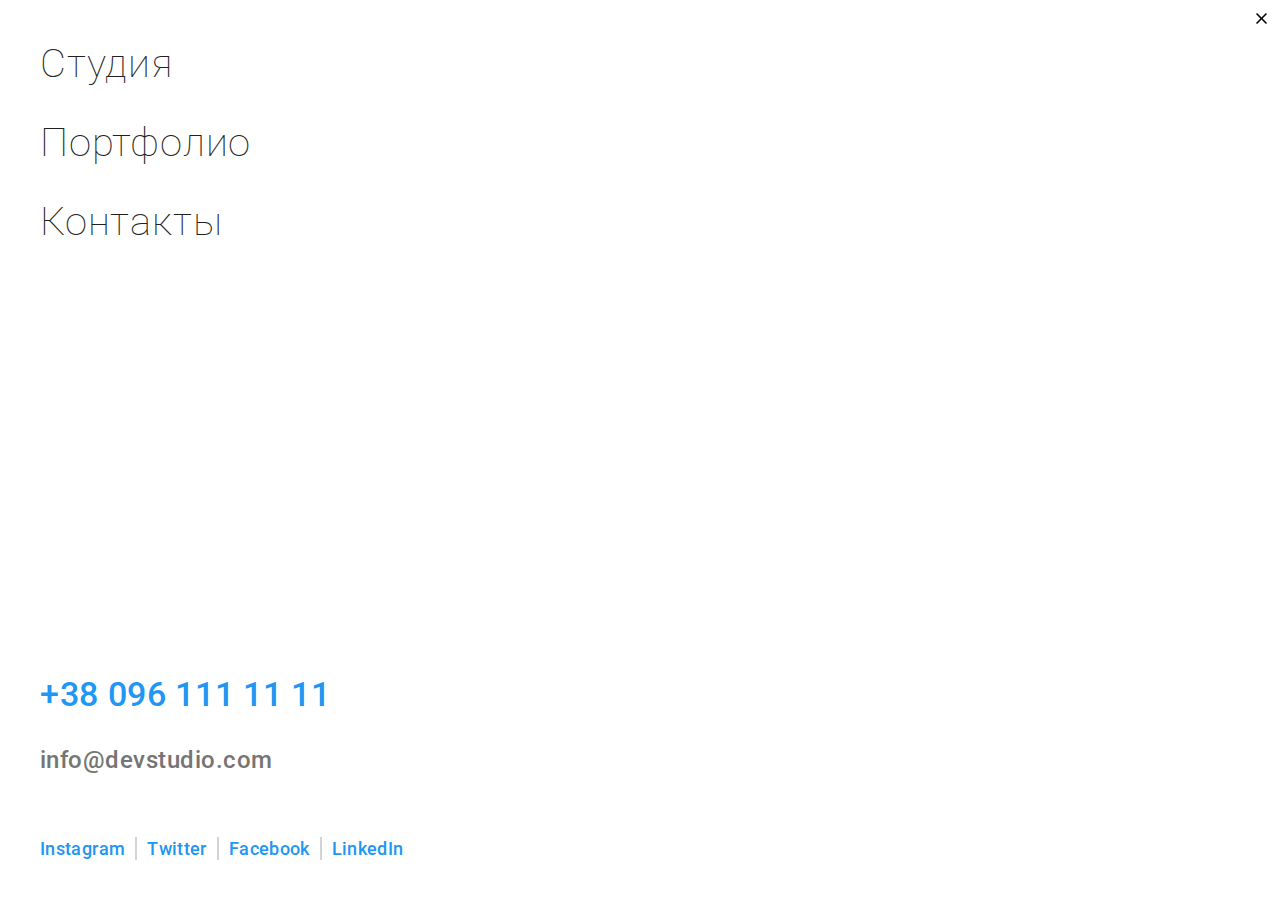
==== commit f474a630: "мобильная  навигация без скриптов" ====
--- a/index.html
+++ b/index.html
@@ -2,56 +2,112 @@
 <html lang="ru">
 
 <head>
- <meta charset="UTF-8" />
- <meta http-equiv="X-UA-Compatible" content="IE=edge" />
- <meta name="viewport" content="width=device-width, initial-scale=1.0" />
- <title>WebStudio</title>
- <link rel="preconnect" href="https://fonts.googleapis.com">
- <link rel="preconnect" href="https://fonts.gstatic.com" crossorigin>
- <link href="https://fonts.googleapis.com/css2?family=Raleway:wght@700&family=Roboto:wght@400;500;700;900&display=swap"
-  rel="stylesheet">
- <link rel="stylesheet" href="./css/main.min.css">
+  <meta charset="UTF-8" />
+  <meta http-equiv="X-UA-Compatible" content="IE=edge" />
+  <meta name="viewport" content="width=device-width, initial-scale=1.0" />
+  <title>WebStudio</title>
+  <link rel="preconnect" href="https://fonts.googleapis.com">
+  <link rel="preconnect" href="https://fonts.gstatic.com" crossorigin>
+  <link href="https://fonts.googleapis.com/css2?family=Raleway:wght@700&family=Roboto:wght@400;500;700;900&display=swap"
+    rel="stylesheet">
+  <link rel="stylesheet" href="./css/main.min.css">
 </head>
 
 <body>
- <header>
-  <div class="container container--header">
-   <nav class="header__navi">
-    <a class="logo logo--header" href="/"> <span class="logo__web">Web</span>Studio</a>
-    <ul class="navi__menu">
-     <li class="navi__item">
-      <a class="navi__link" href="studio.html">Студия</a>
-     </li>
-     <li class="navi__item">
-      <a class="navi__link" href="portfolio.html">Портфолио</a>
-     </li>
-     <li class="navi__item">
-      <a class="navi__link asdf" href="./contact.html">Контакты</a>
-     </li>
-    </ul>
-   </nav>
-   <ul class="header__contacts">
-    <li class="contacts__elem">
-     <a class="contacts__link" href="mailtoinfo@devstudio.com">
-      <svg class="contacts__icon">
-       <use href="./images/sprite.svg#icon-envelope"></use>
-      </svg>
-      info@devstudio.com
-     </a>
-    </li>
-    <li class="contacts__elem">
-     <a class="contacts__link" href="tel+380961111111">
-      <svg class="contacts__icon">
-       <use href="./images/sprite.svg#icon-smartphone"></use>
-      </svg>
-      +38 096 111 11 11
-     </a>
-    </li>
-   </ul>
-  </div>
- </header>
- <main>
-  <section class="hero">
+  <header>
+    <div class="container container--header">
+      <nav class="header__navi">
+        <a class="logo logo--header" href="/"> <span class="logo__web">Web</span>Studio</a>
+        <ul class="navi__menu">
+          <li class="navi__item">
+            <a class="navi__link" href="studio.html">Студия</a>
+          </li>
+          <li class="navi__item">
+            <a class="navi__link" href="portfolio.html">Портфолио</a>
+          </li>
+          <li class="navi__item">
+            <a class="navi__link asdf" href="./contact.html">Контакты</a>
+          </li>
+        </ul>
+      </nav>
+      <ul class="header__contacts">
+        <li class="contacts__elem">
+          <a class="contacts__link" href="mailtoinfo@devstudio.com">
+            <svg class="contacts__icon">
+              <use href="./images/sprite.svg#icon-envelope"></use>
+            </svg>
+            info@devstudio.com
+          </a>
+        </li>
+        <li class="contacts__elem">
+          <a class="contacts__link" href="tel+380961111111">
+            <svg class="contacts__icon">
+              <use href="./images/sprite.svg#icon-smartphone"></use>
+            </svg>
+            +38 096 111 11 11
+          </a>
+        </li>
+      </ul>
+      <button class="burger-menu">
+        <svg class="burger__icon">
+          <use href="./images/sprite.svg#icon-burger">
+          </use>
+        </svg>
+      </button>
+    </div>
+    <div class="mobile-menu">
+      <button type="button" class="mobile-menu__close-btn">
+        <svg class="mobile-menu__close-btn__icon">
+          <use href="./images/sprite.svg#icon-close"></use>
+        </svg>
+      </button>
+
+      <nav>
+        <ul class="mobile-menu__nav">
+          <li class="mobile-menu__item">
+            <a class="mobile-menu__link" href="studio.html">Студия</a>
+          </li>
+          <li class="mobile-menu__item">
+            <a class="mobile-menu__link" href="portfolio.html">Портфолио</a>
+          </li>
+          <li class="mobile-menu__item">
+            <a class="mobile-menu__link asdf" href="./contact.html">Контакты</a>
+          </li>
+        </ul>
+      </nav>
+      <ul class="mobile-menu__contacts">
+        <li class="contacts__elem-tel">
+          <a class="contacts__link-tel" href="tel+380961111111">
+            +38 096 111 11 11
+          </a>
+        </li>
+        <li class="contacts__elem-email">
+          <a class="contacts__link-email" href="mailtoinfo@devstudio.com">
+            info@devstudio.com
+          </a>
+        </li>
+        <li>
+          <ul class="mobile-menu__social-media">
+            <li class="social-media__list">
+              <a class="social-media__link" href="">Instagram</a>
+            </li>
+            <li class="social-media__list">
+              <a class="social-media__link" href="">Twitter</a>
+            </li>
+            <li class="social-media__list">
+              <a class="social-media__link" href="">Facebook</a>
+            </li>
+            <li class="social-media__list">
+              <a class="social-media__link" href="">LinkedIn</a>
+            </li>
+          </ul>
+        </li>
+      </ul>
+
+    </div>
+  </header>
+  <main>
+    <!-- <section class="hero">
    <div class="container--hero">
     <h1 class="hero__title">Эффективные решения для вашего бизнеса</h1>
     <button class="btn" type="button" data-modal-open>Заказать услугу</button>
@@ -113,8 +169,8 @@
      </li>
     </ul>
    </div>
-  </section>
-  <section class="tasks">
+  </section> -->
+    <!-- <section class="tasks">
    <div class="container container-tasks">
     <h2 class="tasks__title">Чем мы занимаемся</h2>
     <ul class="tasks__menu">
@@ -132,8 +188,8 @@
      </li>
     </ul>
    </div>
-  </section>
-  <section class="team">
+  </section> -->
+    <!-- <section class="team">
    <div class="container container-team">
     <h2 class="team__title">Наша команда</h2>
     <ul class="team__menu">
@@ -287,8 +343,8 @@
      </li>
     </ul>
    </div>
-  </section>
-  <section class="clients">
+  </section> -->
+    <!-- <section class="clients">
    <div class=" container container-clients">
     <h2 class="clients__title">Постоянные клиенты</h2>
     <ul class="clients__menu">
@@ -336,10 +392,10 @@
      </li>
     </ul>
    </div>
-  </section>
- </main>
- <footer class="footer">
-  <div class="container container--footer">
+  </section> -->
+  </main>
+  <footer class="footer">
+    <!-- <div class="container container--footer">
    <div class="footer__contact">
     <a class=" logo logo--footer" href="./index.html"><span class="logo__web">Web</span>Studio</a>
     <address class="contact__address">
@@ -407,11 +463,11 @@
      </button>
     </form>
    </div>
-  </div>
- </footer>
- <div class="backdrop is-hidden" data-modal>
+  </div> -->
+  </footer>
+  <!-- <div class="backdrop is-hidden" data-modal>
   <div class="modal-window">
-   <button type="submit" class="modal-window__close-btn" data-modal-close>
+   <button type="button" class="modal-window__close-btn" data-modal-close>
     <svg class="modal-window__close-btn__icon">
      <use href="./images/sprite.svg#icon-close"></use>
     </svg>
@@ -462,8 +518,8 @@
   </div>
 
 
- </div>
- <script src="./js/modal.js"></script>
+ </div> -->
+  <!-- <script src="./js/modal.js"></script> -->
 
 </body>
 
--- a/css/main.min.css
+++ b/css/main.min.css
@@ -1 +1 @@
-.container{width:1170px;padding-right:15px;padding-left:15px;margin:0 auto}.visually-hidden{position:absolute !important;width:1px !important;height:1px !important;padding:0 !important;margin:-1px !important;overflow:hidden !important;clip:rect(0, 0, 0, 0) !important;white-space:nowrap !important;border:0 !important}.is-hidden{visibility:hidden;opacity:0;pointer-events:none}:root{--main-font: "Roboto", sans-serif;--blacklish: #212121;--darkish: #757575;--bluelish: #2196F3}*{box-sizing:border-box}body{font-family:var(--main-font);margin:0}ul,ol{list-style:none}h1,h2,h3,h4,h5,h6,p{margin-top:0;margin-bottom:0}ul,ol{margin-top:0;margin-bottom:0;padding-left:0}img{display:block}a{text-decoration:none}header{padding-top:24px;padding-bottom:25px}section{padding:94px 0}.btn{display:flex;font-weight:700;font-size:16px;line-height:1.88;align-items:center;text-align:center;letter-spacing:.06em;cursor:pointer;color:#fff;background:var(--bluelish);border-radius:4px;border:none;padding:10px 32px;margin-top:30px;margin:0 auto}.btn:hover,.btn:focus{background:var(--bluelish);outline:none}.btn--footer{height:max-content;box-shadow:0px 4px 4px rgba(0,0,0,.15);padding:10px 25px}.btn--modal-window{display:block;padding:10px 55px;transition:background 250ms cubic-bezier(0.4, 0, 0.2, 1)}.logo--header{margin-right:92px}.logo{font-family:"Raleway",sans-serif;font-weight:700;font-size:26px;line-height:1.2;letter-spacing:.03em;color:var(--blacklish)}.logo--footer{color:#fff}.logo__web{font-weight:700;font-size:26px;line-height:1.2;letter-spacing:.03em;color:var(--bluelish)}.container--header{display:flex;align-items:center}.header__navi{display:flex;align-items:center}.navi__menu{display:flex;align-items:center}.navi__item{position:relative}.navi__item:not(:last-child){margin-right:50px}.navi__link{font-weight:500;font-size:14px;line-height:1.14;letter-spacing:.02em;color:var(--blacklish)}.navi__link:hover,.navi__link:focus{color:var(--bluelish)}.navi__link::after{position:absolute;display:flex;content:"";height:4px;width:100%;background-color:rgba(0,0,0,0);flex-shrink:0;border-radius:2px;padding:0 0 25px 0;transition:background 250ms cubic-bezier(0.4, 0, 0.2, 1)}.navi__link:hover::after{background:linear-gradient(to bottom, transparent 90%, #2196F3 10%)}.header__contacts{display:flex;align-items:center;margin-left:auto}.contacts__elem:hover,.contacts__elem:focus{Fill:var(--bluelish);color:var(--bluelish)}.contacts__link{font-weight:500;font-size:14px;line-height:1.14;letter-spacing:.02em;color:var(--darkish);margin-right:50px;transition:color 250ms cubic-bezier(0.4, 0, 0.2, 1)}.contacts__link:hover,.contacts__link:focus{color:var(--bluelish)}.contacts__icon{width:16px;height:12px;transition:fill 250ms cubic-bezier(0.4, 0, 0.2, 1);margin:0 auto;margin-right:10px}.contacts__icon:hover,.contacts__icon:focus{fill:var(--bluelish)}.container--header{display:flex;align-items:center}.header__navi{display:flex;align-items:center}.navi__menu{display:flex;align-items:center}.navi__item{position:relative}.navi__item:not(:last-child){margin-right:50px}.navi__link{font-weight:500;font-size:14px;line-height:1.14;letter-spacing:.02em;color:var(--blacklish)}.navi__link:hover,.navi__link:focus{color:var(--bluelish)}.navi__link::after{position:absolute;display:flex;content:"";height:4px;width:100%;background-color:rgba(0,0,0,0);flex-shrink:0;border-radius:2px;padding:0 0 25px 0;transition:background 250ms cubic-bezier(0.4, 0, 0.2, 1)}.navi__link:hover::after{background:linear-gradient(to bottom, transparent 90%, #2196F3 10%)}.header__contacts{display:flex;align-items:center;margin-left:auto}.contacts__elem:hover,.contacts__elem:focus{Fill:var(--bluelish);color:var(--bluelish)}.contacts__link{font-weight:500;font-size:14px;line-height:1.14;letter-spacing:.02em;color:var(--darkish);margin-right:50px;transition:color 250ms cubic-bezier(0.4, 0, 0.2, 1)}.contacts__link:hover,.contacts__link:focus{color:var(--bluelish)}.contacts__icon{width:16px;height:12px;transition:fill 250ms cubic-bezier(0.4, 0, 0.2, 1);margin:0 auto;margin-right:10px}.contacts__icon:hover,.contacts__icon:focus{fill:var(--bluelish)}.hero{background-color:var(--blacklish);background-image:linear-gradient(rgba(47, 48, 58, 0.4), rgba(47, 48, 58, 0.4)),url(../images/hero/hero.img.jpg);background-repeat:no-repeat;background-size:cover;padding:200px 0 280px}.container--hero{width:696px;margin:0 auto}.hero__title{font-weight:900;font-size:44px;line-height:1.36;text-align:center;letter-spacing:.06em;text-transform:uppercase;color:#fff;width:696px;height:120px;margin:0 auto;margin-bottom:30px}.about{padding-bottom:0}.about__menu{display:flex}.about__item:not(:last-child){padding-right:30px}.about__card{display:flex;flex-direction:column;width:270px}.about__element{padding:25px 100px;background-color:#f5f4fa}.about__element-icon{width:70px;height:70px}.about__card-title{font-weight:700;font-size:14px;line-height:1.14;letter-spacing:.03em;text-transform:uppercase;color:var(--blacklish);margin:10px 0;margin-top:30px}.about__card-text{font-weight:400;font-size:14px;line-height:1.7;letter-spacing:.03em;color:var(--darkish)}.tasks__title{font-weight:700;font-size:36px;line-height:1.17;text-align:center;letter-spacing:.03em;color:var(--blacklish);margin-bottom:50px}.tasks__menu{display:flex;margin-left:-30px;margin-top:-30px}.tasks__element{position:relative}.tasks__img{width:370px;height:294px;margin-left:30px;margin-top:30px}.tasks__text{position:absolute;bottom:0;right:0;font-style:normal;font-weight:700;font-size:14px;line-height:1.14;text-align:center;letter-spacing:.03em;text-transform:uppercase;padding:27px 0px;width:370px;background:rgba(47,48,58,.8);color:#fff}.team{background-color:#f5f4fa}.team__title{font-weight:700;font-size:36px;line-height:1.16;text-align:center;letter-spacing:.03em;color:var(--blacklish);margin-bottom:50px}.team__menu{display:flex;flex-wrap:wrap}.team__element{flex-basis:calc(100% - 120px)/4;margin:0 auto;box-shadow:0px 1px 3px rgba(0,0,0,.12),0px 1px 1px rgba(0,0,0,.14),0px 2px 1px rgba(0,0,0,.2)}.team__img{background-size:cover;width:270px;height:260px}.team__info{background-color:#fff;padding:30px 32px}.team__info-name{font-weight:500;font-size:16px;line-height:1.18;text-align:center;letter-spacing:.03em;color:var(--blacklish);margin-bottom:10px}.team__info-profession{font-weight:400;font-size:16px;line-height:1.18;text-align:center;letter-spacing:.03em;color:var(--darkish);margin-bottom:16px}.team__info-social-link-menu{display:flex;justify-content:space-between}.team__info-link{display:flex;align-items:center;justify-content:center;width:44px;height:44px;border-radius:50%;fill:#afb1b8;transition:background-color 250ms cubic-bezier(0.4, 0, 0.2, 1),fill 250ms cubic-bezier(0.4, 0, 0.2, 1)}.team__info-link:hover,.team__info-link:focus{fill:#fff;background-color:var(--bluelish)}.team__info-icon{width:20px;height:20px}.clients__title{color:var(--blacklish);font-size:36px;text-align:center;line-height:42px;line-height:100%;align-items:center;margin-bottom:50px}.clients__menu{display:flex}.clients__element:not(:last-child){margin-right:30px}.clients__link{display:block;padding:16px 32px;border:1px solid #afb1b8;border-radius:5px;transition:fill 250ms cubic-bezier(0.4, 0, 0.2, 1),border 250ms cubic-bezier(0.4, 0, 0.2, 1)}.clients__link:hover svg,.clients__link:focus svg{fill:var(--bluelish)}.clients__link:hover,.clients__link:focus{outline:none;border:1px solid var(--bluelish)}.clients__icon{width:106px;height:60px;fill:#afb1b8;transition:fill 250ms cubic-bezier(0.4, 0, 0.2, 1)}.clients__icon:hover,.clients__icon:focus{fill:var(--bluelish)}.footer{background-color:#2f303a;align-items:center;padding:94px 0}.container--footer{display:flex}.footer__contact{margin-right:70px}.contact__address{font-style:normal;margin-top:20px}.contact__element:not(:last-child){margin-bottom:10px}.contact__link-email{font-weight:400;font-size:14px;line-height:1.7;letter-spacing:.03em;color:#fff}.contact__link{font-weight:400;font-size:14px;line-height:1.7;letter-spacing:.03em;color:rgba(255,255,255,.6);transition:color 250ms cubic-bezier(0.4, 0, 0.2, 1)}.contact__link:hover,.contact__link:focus{color:var(--bluelish)}.footer__social{margin-right:70px;margin-top:15px}.social__title{font-family:"Roboto";font-style:normal;font-weight:700;font-size:14px;line-height:16px;letter-spacing:.03em;text-transform:uppercase;color:#fff;margin-bottom:20px}.social__menu{display:flex;flex-wrap:wrap;width:206px;justify-content:space-between}.social__link{display:flex;align-items:center;justify-content:center;width:44px;height:44px;border-radius:50%;background-color:rgba(255,255,255,.1);fill:#fff;transition:background-color 250ms cubic-bezier(0.4, 0, 0.2, 1)}.social__link:hover,.social__link:focus{background-color:var(--bluelish)}.footer__subscribe-send{display:block}.subscribe__form{display:flex}.subscribe__label{font-weight:700;font-size:14px;line-height:1.14;letter-spacing:.03em;text-transform:uppercase;color:#fff;margin-top:15px}.subscribe__email{display:flex;align-items:flex-end}.subscribe__input{background-color:rgba(0,0,0,0);border:none;outline:none;width:358px;height:50px;color:#fff;padding-left:16px;margin-top:20px;border:1px solid rgba(255,255,255,.3);border-radius:4px;margin-right:12px}.subscribe__form-icon{width:24px;height:24px;margin-left:10px}.backdrop{position:fixed;top:0;left:0;width:100vw;height:100vh;background-color:rgba(0,0,0,.2);transition:opacity 250ms cubic-bezier(0.4, 0, 0.2, 1),visibility 250ms cubic-bezier(0.4, 0, 0.2, 1)}.modal-window{position:absolute;left:50%;top:50%;width:528px;background-color:#fff;transform:translate(-50%, -50%)}.modal-window__close-btn{position:absolute;top:0;right:0;border-radius:50%;border:1px solid rgba(0,0,0,.1);background-color:#fff;cursor:pointer;padding:0;outline:none;margin:8px 8px}.modal-window__close-btn__icon{display:block;width:30px;height:30px;padding:6px 6px;fill:#000}.modal-window__close-btn__icon:hover,.modal-window__close-btn__icon:focus{fill:var(--bluelish)}.modal-window__form{display:flex;flex-direction:column;padding:40px}.modal-window__form__suptitle{font-weight:700;font-size:20px;line-height:1.15;text-align:center;letter-spacing:.03em;color:#212121;justify-content:center;margin-bottom:12px}.modal-window__form-label{margin-bottom:10px;font-weight:400;font-size:12px;line-height:1.16;letter-spacing:.01em;letter-spacing:.01em;color:#757575}.modal-window__form-element{display:block;position:relative;margin-top:4px}.modal-window__form__imput{border:1px solid rgba(33,33,33,.2);border-radius:4px;width:100%;height:40px;padding-left:40px;transition:border-color 250ms cubic-bezier(0.4, 0, 0.2, 1)}.modal-window__form__imput:hover,.modal-window__form__imput:focus{border-color:var(--bluelish);outline:none}.modal-window__form__imput:focus,.modal-window__form__imput:hover+.modal-window__form-icon{fill:var(--bluelish)}.modal-window__form-icon{left:15px;top:50%;transform:translateY(-50%);position:absolute;color:var(--blacklish);width:12px;height:12px;transition:fill 250ms cubic-bezier(0.4, 0, 0.2, 1)}.modal-window__form-messege-label{margin-bottom:20px;font-weight:400;font-size:12px;line-height:1.16;letter-spacing:.01em;letter-spacing:.01em;color:var(--darkish)}.modal-window__form-messege{width:100%;height:120px;border:1px solid rgba(33,33,33,.2);border-radius:4px;padding:12px 16px;margin-top:4px;transition:border-color 250ms cubic-bezier(0.4, 0, 0.2, 1);resize:none}.modal-window__form-messege::placeholder{font-weight:400;font-size:14px;line-height:1.14;letter-spacing:.01em;color:rgba(117,117,117,.5)}.modal-window__form-messege:hover,.modal-window__form-messege:focus+.modal-form-messege-label{outline:none;border-color:var(--bluelish)}.modal-window__form-checkbox-label{display:flex;align-items:center;font-weight:400;font-size:14px;line-height:1.7;letter-spacing:.03em;margin-bottom:30px}.modal-window__form__checkbox-input:checked+.modal-window__form-checkbox-label::before{background-image:url("../images/icon-check-orig.svg")}.modal-window__form-checkbox-label::before{display:block;content:"";height:15px;width:16px;border:solid 1px var(--blacklish);cursor:pointer;border-radius:4px;margin-right:7px}.modal-window__form-link-accept-policy{font-weight:400;font-size:14px;line-height:1.71;letter-spacing:.03em;text-decoration-line:underline;color:var(--bluelish)}.team{background-color:#f5f4fa}.team__title{font-weight:700;font-size:36px;line-height:1.16;text-align:center;letter-spacing:.03em;color:var(--blacklish);margin-bottom:50px}.team__menu{display:flex;flex-wrap:wrap}.team__element{flex-basis:calc(100% - 120px)/4;margin:0 auto;box-shadow:0px 1px 3px rgba(0,0,0,.12),0px 1px 1px rgba(0,0,0,.14),0px 2px 1px rgba(0,0,0,.2)}.team__img{background-size:cover;width:270px;height:260px}.team__info{background-color:#fff;padding:30px 32px}.team__info-name{font-weight:500;font-size:16px;line-height:1.18;text-align:center;letter-spacing:.03em;color:var(--blacklish);margin-bottom:10px}.team__info-profession{font-weight:400;font-size:16px;line-height:1.18;text-align:center;letter-spacing:.03em;color:var(--darkish);margin-bottom:16px}.team__info-social-link-menu{display:flex;justify-content:space-between}.team__info-link{display:flex;align-items:center;justify-content:center;width:44px;height:44px;border-radius:50%;fill:#afb1b8;transition:background-color 250ms cubic-bezier(0.4, 0, 0.2, 1),fill 250ms cubic-bezier(0.4, 0, 0.2, 1)}.team__info-link:hover,.team__info-link:focus{fill:#fff;background-color:var(--bluelish)}.team__info-icon{width:20px;height:20px}.header{background:#fff;box-shadow:0px 4px 4px rgba(0,0,0,.25)}.navi__link{font-weight:500;font-size:14px;line-height:1.14;letter-spacing:.02em;color:var(--blacklish)}.navi__link:hover,.navi__link:focus{color:var(--bluelish)}.navi__link::after{position:absolute;display:flex;content:"";bottom:-30px;height:4px;width:100%;background-color:rgba(0,0,0,0);flex-shrink:0;border-radius:2px;transition:background 250ms cubic-bezier(0.4, 0, 0.2, 1)}.navi__link:hover::after{background:linear-gradient(to bottom, transparent 90%, #2196F3 10%)}.navi__after::after{content:"";position:absolute;bottom:-30px;display:flex;content:"";height:4px;width:100%;background:linear-gradient(to bottom, transparent 90%, #2196F3 10%);flex-shrink:0;border-radius:2px;transition:color 250ms cubic-bezier(0.4, 0, 0.2, 1)}.navigation__menu{display:flex;justify-content:center;align-items:center;padding-bottom:25px;margin-bottom:35px}.navigation__item:not(:last-child){margin-right:8px}.navigation__btn{font-weight:500;font-size:16px;line-height:1.62;text-align:center;letter-spacing:.03em;cursor:pointer;color:var(--blacklish);display:flex;cursor:pointer;align-items:center;text-align:center}.navigation__btn{padding:6px 22px;box-shadow:0px 3px 1px rgba(0,0,0,.1),0px 1px 2px rgba(0,0,0,.08),0px 2px 2px rgba(0,0,0,.12);border-radius:4px;border:none;transition:color 250ms cubic-bezier(0.4, 0, 0.2, 1);transition:background-color 250ms cubic-bezier(0.4, 0, 0.2, 1)}.navigation__btn:hover,.navigation__btn:focus{color:#fff;background-color:var(--bluelish)}.service__menu{display:flex;flex-wrap:wrap;width:1200px;margin:0 auto}.service__elem{cursor:pointer;margin-bottom:30px;transition:border 250ms cubic-bezier(0.4, 0, 0.2, 1),box-shadow 250ms cubic-bezier(0.4, 0, 0.2, 1)}.service__elem:hover .overlay,.service__elem:focus .overlay{transform:translateY(0%)}.service__elem:hover,.service__elem:focus{box-shadow:0px 1px 1px rgba(0,0,0,.12),0px 4px 4px rgba(0,0,0,.06),1px 4px 6px rgba(0,0,0,.16)}.service__elem:not(:last-child){margin-right:30px}.service__link{display:block}.container-overlay{position:relative;overflow:hidden}.overlay{position:absolute;font-style:normal;font-weight:400;font-size:18px;line-height:1.55;letter-spacing:.03em;color:#fff;top:0;left:0;width:100%;height:100%;background:rgba(33,150,243,.9);overflow:auto;padding:63px 24px;transform:translateY(100%);transition:transform 250ms cubic-bezier(0.4, 0, 0.2, 1)}.service-info{background-color:#fff;padding:20px 24px;border:1px solid #eee}.info__name{margin-bottom:4px}.info__name{font-weight:700;font-size:18px;line-height:2;letter-spacing:.06em;color:#212121}.info__activity{font-size:16px;line-height:1.88;letter-spacing:.03em;color:var(--darkish)}.minilop-icon{background-image:url(../images/portfolio/minilopimg.jpg);width:370px;height:294px}.basket-icon{background-image:url(../images/portfolio/basketimg.jpg);width:370px;height:294px}.fisch-icon{background-image:url(../images/portfolio/fischimg.jpg);width:370px;height:294px}.kopfho-icon{background-image:url(../images/portfolio/kopfhoimg.jpg);width:370px;height:294px}.box-icon{background-image:url(../images/portfolio/boximg.jpg);width:370px;height:294px}.bildsch-icon{background-image:url(../images/portfolio/bildschimg.jpg);width:370px;height:294px}.buch-icon{background-image:url(../images/portfolio/buchimg.jpg);width:370px;height:294px}.tab-icon{background-image:url(../images/portfolio/tabimg.jpg);width:370px;height:294px}.loptop-icon{background-image:url(../images/portfolio/loptopimg.jpg);width:370px;height:294px}/*# sourceMappingURL=main.min.css.map */+.container{width:100%;padding-left:15px;padding-right:15px}@media screen and (min-width: 480px){.container{width:470px;margin:0 auto}}@media screen and (min-width: 768px){.container{width:740px;margin:0 auto}}@media screen and (min-width: 1200px){.container{width:1170px;margin:0 auto}}.visually-hidden{position:absolute !important;width:1px !important;height:1px !important;padding:0 !important;margin:-1px !important;overflow:hidden !important;clip:rect(0, 0, 0, 0) !important;white-space:nowrap !important;border:0 !important}.is-hidden{visibility:hidden;opacity:0;pointer-events:none}:root{--main-font: "Roboto", sans-serif;--blacklish: #212121;--darkish: #757575;--bluelish: #2196F3}*{box-sizing:border-box}body{font-family:var(--main-font);margin:0}ul,ol{list-style:none}h1,h2,h3,h4,h5,h6,p{margin-top:0;margin-bottom:0}ul,ol{margin-top:0;margin-bottom:0;padding-left:0}img{display:block}a{text-decoration:none}header{padding-top:16px;padding-bottom:16px}@media screen and (min-width: 480px){header{padding-top:24px;padding-bottom:25px}}section{padding:94px 0}.btn{display:flex;font-weight:700;font-size:16px;line-height:1.88;align-items:center;text-align:center;letter-spacing:.06em;cursor:pointer;color:#fff;background:var(--bluelish);border-radius:4px;border:none;padding:10px 32px;margin-top:30px;margin:0 auto}.btn:hover,.btn:focus{background:var(--bluelish);outline:none}.btn--footer{height:max-content;box-shadow:0px 4px 4px rgba(0,0,0,.15);padding:10px 25px}.btn--modal-window{display:block;padding:10px 55px;transition:background 250ms cubic-bezier(0.4, 0, 0.2, 1)}.logo{font-weight:700;font-size:24px;line-height:1.17;letter-spacing:.03em;color:var(--blacklish)}.logo__web{font-weight:700;font-size:24px;line-height:1.17;letter-spacing:.03em;color:var(--bluelish)}.logo--footer{color:#fff}.navi__menu{display:none}.header__contacts{display:none}.container--header{display:flex;justify-content:space-between;align-items:center}.burger-menu{background-color:rgba(0,0,0,0);line-height:0;padding:0;border:none}.burger__icon{width:24px;height:16px}.navi__menu{display:none}.header__contacts{display:none}.container--header{display:flex;justify-content:space-between;align-items:center}.burger-menu{background-color:rgba(0,0,0,0);line-height:0;padding:0;border:none}.burger__icon{width:24px;height:16px}.hero{background-color:var(--blacklish);background-image:linear-gradient(rgba(47, 48, 58, 0.4), rgba(47, 48, 58, 0.4)),url(../images/hero/hero.img.jpg);background-repeat:no-repeat;background-size:cover;padding:200px 0 280px}.container--hero{width:696px;margin:0 auto}.hero__title{font-weight:900;font-size:44px;line-height:1.36;text-align:center;letter-spacing:.06em;text-transform:uppercase;color:#fff;width:696px;height:120px;margin:0 auto;margin-bottom:30px}.about{padding-bottom:0}.about__menu{display:flex}.about__item:not(:last-child){padding-right:30px}.about__card{display:flex;flex-direction:column;width:270px}.about__element{padding:25px 100px;background-color:#f5f4fa}.about__element-icon{width:70px;height:70px}.about__card-title{font-weight:700;font-size:14px;line-height:1.14;letter-spacing:.03em;text-transform:uppercase;color:var(--blacklish);margin:10px 0;margin-top:30px}.about__card-text{font-weight:400;font-size:14px;line-height:1.7;letter-spacing:.03em;color:var(--darkish)}.tasks__title{font-weight:700;font-size:36px;line-height:1.17;text-align:center;letter-spacing:.03em;color:var(--blacklish);margin-bottom:50px}.tasks__menu{display:flex;margin-left:-30px;margin-top:-30px}.tasks__element{position:relative}.tasks__img{width:370px;height:294px;margin-left:30px;margin-top:30px}.tasks__text{position:absolute;bottom:0;right:0;font-style:normal;font-weight:700;font-size:14px;line-height:1.14;text-align:center;letter-spacing:.03em;text-transform:uppercase;padding:27px 0px;width:370px;background:rgba(47,48,58,.8);color:#fff}.team{background-color:#f5f4fa}.team__title{font-weight:700;font-size:36px;line-height:1.16;text-align:center;letter-spacing:.03em;color:var(--blacklish);margin-bottom:50px}.team__menu{display:flex;flex-wrap:wrap}.team__element{flex-basis:calc(100% - 120px)/4;margin:0 auto;box-shadow:0px 1px 3px rgba(0,0,0,.12),0px 1px 1px rgba(0,0,0,.14),0px 2px 1px rgba(0,0,0,.2)}.team__img{background-size:cover;width:270px;height:260px}.team__info{background-color:#fff;padding:30px 32px}.team__info-name{font-weight:500;font-size:16px;line-height:1.18;text-align:center;letter-spacing:.03em;color:var(--blacklish);margin-bottom:10px}.team__info-profession{font-weight:400;font-size:16px;line-height:1.18;text-align:center;letter-spacing:.03em;color:var(--darkish);margin-bottom:16px}.team__info-social-link-menu{display:flex;justify-content:space-between}.team__info-link{display:flex;align-items:center;justify-content:center;width:44px;height:44px;border-radius:50%;fill:#afb1b8;transition:background-color 250ms cubic-bezier(0.4, 0, 0.2, 1),fill 250ms cubic-bezier(0.4, 0, 0.2, 1)}.team__info-link:hover,.team__info-link:focus{fill:#fff;background-color:var(--bluelish)}.team__info-icon{width:20px;height:20px}.clients__title{color:var(--blacklish);font-size:36px;text-align:center;line-height:42px;line-height:100%;align-items:center;margin-bottom:50px}.clients__menu{display:flex}.clients__element:not(:last-child){margin-right:30px}.clients__link{display:block;padding:16px 32px;border:1px solid #afb1b8;border-radius:5px;transition:fill 250ms cubic-bezier(0.4, 0, 0.2, 1),border 250ms cubic-bezier(0.4, 0, 0.2, 1)}.clients__link:hover svg,.clients__link:focus svg{fill:var(--bluelish)}.clients__link:hover,.clients__link:focus{outline:none;border:1px solid var(--bluelish)}.clients__icon{width:106px;height:60px;fill:#afb1b8;transition:fill 250ms cubic-bezier(0.4, 0, 0.2, 1)}.clients__icon:hover,.clients__icon:focus{fill:var(--bluelish)}.footer{background-color:#2f303a;align-items:center;padding:94px 0}.container--footer{display:flex}.footer__contact{margin-right:70px}.contact__address{font-style:normal;margin-top:20px}.contact__element:not(:last-child){margin-bottom:10px}.contact__link-email{font-weight:400;font-size:14px;line-height:1.7;letter-spacing:.03em;color:#fff}.contact__link{font-weight:400;font-size:14px;line-height:1.7;letter-spacing:.03em;color:rgba(255,255,255,.6);transition:color 250ms cubic-bezier(0.4, 0, 0.2, 1)}.contact__link:hover,.contact__link:focus{color:var(--bluelish)}.footer__social{margin-right:70px;margin-top:15px}.social__title{font-family:"Roboto";font-style:normal;font-weight:700;font-size:14px;line-height:16px;letter-spacing:.03em;text-transform:uppercase;color:#fff;margin-bottom:20px}.social__menu{display:flex;flex-wrap:wrap;width:206px;justify-content:space-between}.social__link{display:flex;align-items:center;justify-content:center;width:44px;height:44px;border-radius:50%;background-color:rgba(255,255,255,.1);fill:#fff;transition:background-color 250ms cubic-bezier(0.4, 0, 0.2, 1)}.social__link:hover,.social__link:focus{background-color:var(--bluelish)}.footer__subscribe-send{display:block}.subscribe__form{display:flex}.subscribe__label{font-weight:700;font-size:14px;line-height:1.14;letter-spacing:.03em;text-transform:uppercase;color:#fff;margin-top:15px}.subscribe__email{display:flex;align-items:flex-end}.subscribe__input{background-color:rgba(0,0,0,0);border:none;outline:none;width:358px;height:50px;color:#fff;padding-left:16px;margin-top:20px;border:1px solid rgba(255,255,255,.3);border-radius:4px;margin-right:12px}.subscribe__form-icon{width:24px;height:24px;margin-left:10px}.backdrop{position:fixed;top:0;left:0;width:100vw;height:100vh;background-color:rgba(0,0,0,.2);transition:opacity 250ms cubic-bezier(0.4, 0, 0.2, 1),visibility 250ms cubic-bezier(0.4, 0, 0.2, 1)}.modal-window{position:absolute;left:50%;top:50%;width:528px;background-color:#fff;transform:translate(-50%, -50%)}.modal-window__close-btn{position:absolute;top:0;right:0;border-radius:50%;border:1px solid rgba(0,0,0,.1);background-color:#fff;cursor:pointer;padding:0;outline:none;margin:8px 8px}.modal-window__close-btn__icon{display:block;width:30px;height:30px;padding:6px 6px;fill:#000}.modal-window__close-btn__icon:hover,.modal-window__close-btn__icon:focus{fill:var(--bluelish)}.modal-window__form{display:flex;flex-direction:column;padding:40px}.modal-window__form__suptitle{font-weight:700;font-size:20px;line-height:1.15;text-align:center;letter-spacing:.03em;color:#212121;justify-content:center;margin-bottom:12px}.modal-window__form-label{margin-bottom:10px;font-weight:400;font-size:12px;line-height:1.16;letter-spacing:.01em;letter-spacing:.01em;color:#757575}.modal-window__form-element{display:block;position:relative;margin-top:4px}.modal-window__form__imput{border:1px solid rgba(33,33,33,.2);border-radius:4px;width:100%;height:40px;padding-left:40px;transition:border-color 250ms cubic-bezier(0.4, 0, 0.2, 1)}.modal-window__form__imput:hover,.modal-window__form__imput:focus{border-color:var(--bluelish);outline:none}.modal-window__form__imput:focus,.modal-window__form__imput:hover+.modal-window__form-icon{fill:var(--bluelish)}.modal-window__form-icon{left:15px;top:50%;transform:translateY(-50%);position:absolute;color:var(--blacklish);width:12px;height:12px;transition:fill 250ms cubic-bezier(0.4, 0, 0.2, 1)}.modal-window__form-messege-label{margin-bottom:20px;font-weight:400;font-size:12px;line-height:1.16;letter-spacing:.01em;letter-spacing:.01em;color:var(--darkish)}.modal-window__form-messege{width:100%;height:120px;border:1px solid rgba(33,33,33,.2);border-radius:4px;padding:12px 16px;margin-top:4px;transition:border-color 250ms cubic-bezier(0.4, 0, 0.2, 1);resize:none}.modal-window__form-messege::placeholder{font-weight:400;font-size:14px;line-height:1.14;letter-spacing:.01em;color:rgba(117,117,117,.5)}.modal-window__form-messege:hover,.modal-window__form-messege:focus+.modal-form-messege-label{outline:none;border-color:var(--bluelish)}.modal-window__form-checkbox-label{display:flex;align-items:center;font-weight:400;font-size:14px;line-height:1.7;letter-spacing:.03em;margin-bottom:30px}.modal-window__form__checkbox-input:checked+.modal-window__form-checkbox-label::before{background-image:url("../images/icon-check-orig.svg")}.modal-window__form-checkbox-label::before{display:block;content:"";height:15px;width:16px;border:solid 1px var(--blacklish);cursor:pointer;border-radius:4px;margin-right:7px}.modal-window__form-link-accept-policy{font-weight:400;font-size:14px;line-height:1.71;letter-spacing:.03em;text-decoration-line:underline;color:var(--bluelish)}.team{background-color:#f5f4fa}.team__title{font-weight:700;font-size:36px;line-height:1.16;text-align:center;letter-spacing:.03em;color:var(--blacklish);margin-bottom:50px}.team__menu{display:flex;flex-wrap:wrap}.team__element{flex-basis:calc(100% - 120px)/4;margin:0 auto;box-shadow:0px 1px 3px rgba(0,0,0,.12),0px 1px 1px rgba(0,0,0,.14),0px 2px 1px rgba(0,0,0,.2)}.team__img{background-size:cover;width:270px;height:260px}.team__info{background-color:#fff;padding:30px 32px}.team__info-name{font-weight:500;font-size:16px;line-height:1.18;text-align:center;letter-spacing:.03em;color:var(--blacklish);margin-bottom:10px}.team__info-profession{font-weight:400;font-size:16px;line-height:1.18;text-align:center;letter-spacing:.03em;color:var(--darkish);margin-bottom:16px}.team__info-social-link-menu{display:flex;justify-content:space-between}.team__info-link{display:flex;align-items:center;justify-content:center;width:44px;height:44px;border-radius:50%;fill:#afb1b8;transition:background-color 250ms cubic-bezier(0.4, 0, 0.2, 1),fill 250ms cubic-bezier(0.4, 0, 0.2, 1)}.team__info-link:hover,.team__info-link:focus{fill:#fff;background-color:var(--bluelish)}.team__info-icon{width:20px;height:20px}.mobile-menu{position:fixed;z-index:100;top:0;left:0;padding:40px;background-color:#fff;width:100vw;height:100vh;display:flex;flex-direction:column;align-content:space-around}.mobile-menu__close-btn{position:absolute;top:0;right:0;margin-right:10px;margin-top:10px;background-color:rgba(0,0,0,0);line-height:0;padding:0;border:none}.mobile-menu__close-btn__icon{width:18px;height:18px}.mobile-menu__nav,.mobile-menu__contacts{width:fit-content}.mobile-menu__item:not(:last-child){margin-bottom:32px}.mobile-menu__link{font-weight:50;font-size:40px;line-height:1.18;letter-spacing:.02em;color:#212121;transition:color 250ms cubic-bezier(0.4, 0, 0.2, 1)}.mobile-menu__link:hover,.mobile-menu__link:focus{color:var(--bluelish)}.mobile-menu__contacts{flex-wrap:wrap;margin-top:auto}.contacts__elem-tel{margin-bottom:32px}.contacts__elem-email{margin-bottom:64px}.contacts__link-tel{font-weight:500;font-size:34px;line-height:1.18;letter-spacing:.02em;color:var(--bluelish)}.contacts__link-tel:hover,.contacts__link-tel:focus{box-shadow:3px 3px var(--bluelish),-1em 0 .4em var(--bluelish)}.contacts__link-email{font-weight:500;font-size:24px;line-height:1.17;letter-spacing:.02em;color:#757575}.mobile-menu__social-media{display:flex;flex-wrap:wrap}.social-media__list:not(:last-child){margin-right:10px}.social-media__list:nth-child(n+2) .social-media__link::before{content:"";width:22px;border:1px solid rgba(33,33,33,.2);transform:rotate(90deg);margin-right:10px}.social-media__link{font-weight:500;font-size:18px;line-height:1.22;letter-spacing:.02em;color:var(--bluelish);outline:none;background-color:rgba(0,0,0,0);transition:box-shadow 250ms cubic-bezier(0.4, 0, 0.2, 1)}.social-media__link:hover,.social-media__link:focus{box-shadow:10px 5px 5px var(--bluelish)}.header{background:#fff;box-shadow:0px 4px 4px rgba(0,0,0,.25)}.navi__link{font-weight:500;font-size:14px;line-height:1.14;letter-spacing:.02em;color:var(--blacklish)}.navi__link:hover,.navi__link:focus{color:var(--bluelish)}.navi__link::after{position:absolute;display:flex;content:"";bottom:-30px;height:4px;width:100%;background-color:rgba(0,0,0,0);flex-shrink:0;border-radius:2px;transition:background 250ms cubic-bezier(0.4, 0, 0.2, 1)}.navi__link:hover::after{background:linear-gradient(to bottom, transparent 90%, #2196F3 10%)}.navi__after::after{content:"";position:absolute;bottom:-30px;display:flex;content:"";height:4px;width:100%;background:linear-gradient(to bottom, transparent 90%, #2196F3 10%);flex-shrink:0;border-radius:2px;transition:color 250ms cubic-bezier(0.4, 0, 0.2, 1)}.navigation__menu{display:flex;justify-content:center;align-items:center;padding-bottom:25px;margin-bottom:35px}.navigation__item:not(:last-child){margin-right:8px}.navigation__btn{font-weight:500;font-size:16px;line-height:1.62;text-align:center;letter-spacing:.03em;cursor:pointer;color:var(--blacklish);display:flex;cursor:pointer;align-items:center;text-align:center}.navigation__btn{padding:6px 22px;box-shadow:0px 3px 1px rgba(0,0,0,.1),0px 1px 2px rgba(0,0,0,.08),0px 2px 2px rgba(0,0,0,.12);border-radius:4px;border:none;transition:color 250ms cubic-bezier(0.4, 0, 0.2, 1);transition:background-color 250ms cubic-bezier(0.4, 0, 0.2, 1)}.navigation__btn:hover,.navigation__btn:focus{color:#fff;background-color:var(--bluelish)}.service__menu{display:flex;flex-wrap:wrap;width:1200px;margin:0 auto}.service__elem{cursor:pointer;margin-bottom:30px;transition:border 250ms cubic-bezier(0.4, 0, 0.2, 1),box-shadow 250ms cubic-bezier(0.4, 0, 0.2, 1)}.service__elem:hover .overlay,.service__elem:focus .overlay{transform:translateY(0%)}.service__elem:hover,.service__elem:focus{box-shadow:0px 1px 1px rgba(0,0,0,.12),0px 4px 4px rgba(0,0,0,.06),1px 4px 6px rgba(0,0,0,.16)}.service__elem:not(:last-child){margin-right:30px}.service__link{display:block}.container-overlay{position:relative;overflow:hidden}.overlay{position:absolute;font-style:normal;font-weight:400;font-size:18px;line-height:1.55;letter-spacing:.03em;color:#fff;top:0;left:0;width:100%;height:100%;background:rgba(33,150,243,.9);overflow:auto;padding:63px 24px;transform:translateY(100%);transition:transform 250ms cubic-bezier(0.4, 0, 0.2, 1)}.service-info{background-color:#fff;padding:20px 24px;border:1px solid #eee}.info__name{margin-bottom:4px}.info__name{font-weight:700;font-size:18px;line-height:2;letter-spacing:.06em;color:#212121}.info__activity{font-size:16px;line-height:1.88;letter-spacing:.03em;color:var(--darkish)}.minilop-icon{background-image:url(../images/portfolio/minilopimg.jpg);width:370px;height:294px}.basket-icon{background-image:url(../images/portfolio/basketimg.jpg);width:370px;height:294px}.fisch-icon{background-image:url(../images/portfolio/fischimg.jpg);width:370px;height:294px}.kopfho-icon{background-image:url(../images/portfolio/kopfhoimg.jpg);width:370px;height:294px}.box-icon{background-image:url(../images/portfolio/boximg.jpg);width:370px;height:294px}.bildsch-icon{background-image:url(../images/portfolio/bildschimg.jpg);width:370px;height:294px}.buch-icon{background-image:url(../images/portfolio/buchimg.jpg);width:370px;height:294px}.tab-icon{background-image:url(../images/portfolio/tabimg.jpg);width:370px;height:294px}.loptop-icon{background-image:url(../images/portfolio/loptopimg.jpg);width:370px;height:294px}/*# sourceMappingURL=main.min.css.map */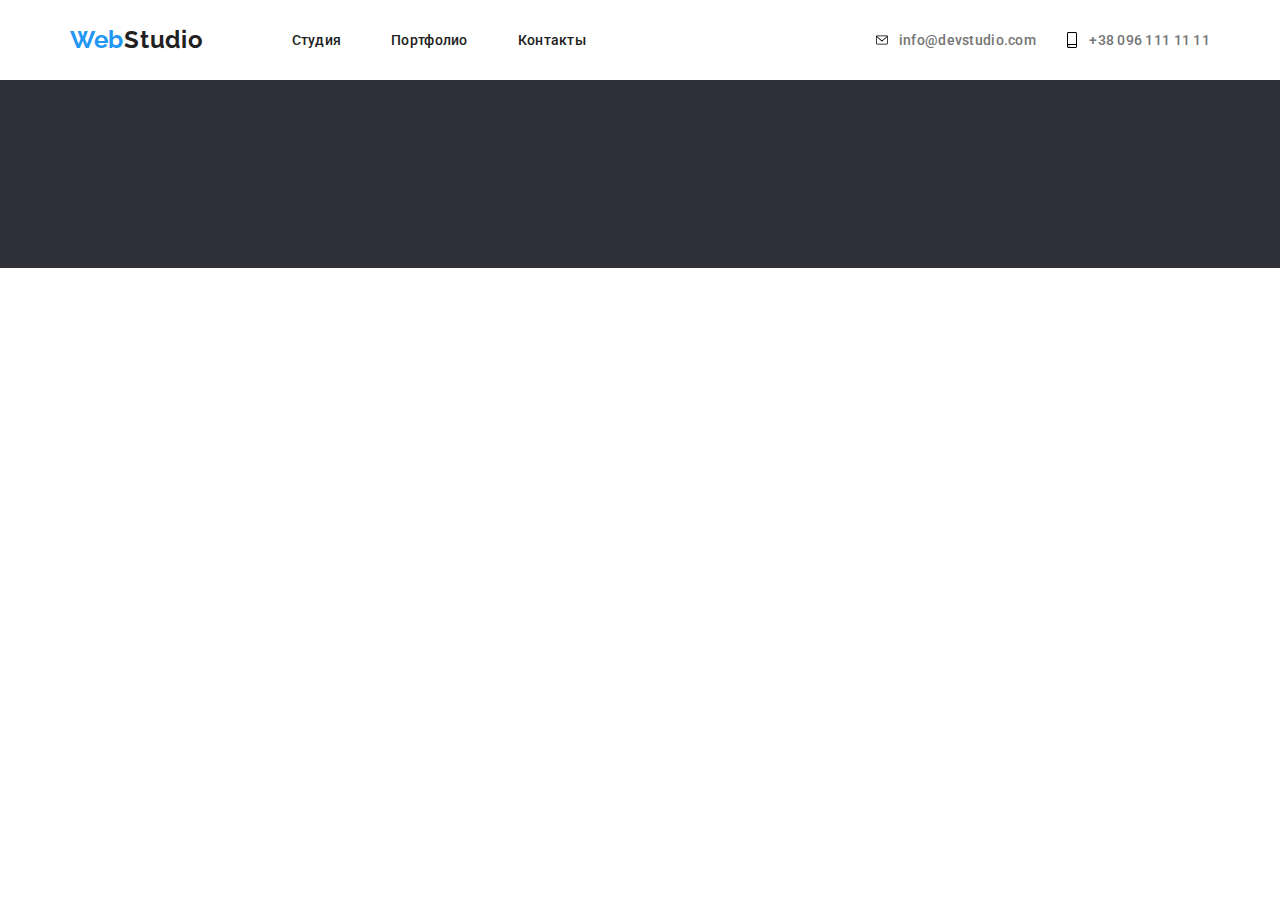
==== commit 169a6718: "header для всех устройств" ====
--- a/index.html
+++ b/index.html
@@ -55,7 +55,7 @@
         </svg>
       </button>
     </div>
-    <div class="mobile-menu">
+    <!-- <div class="mobile-menu">
       <button type="button" class="mobile-menu__close-btn">
         <svg class="mobile-menu__close-btn__icon">
           <use href="./images/sprite.svg#icon-close"></use>
@@ -103,8 +103,7 @@
           </ul>
         </li>
       </ul>
-
-    </div>
+    </div> -->
   </header>
   <main>
     <!-- <section class="hero">
--- a/css/main.min.css
+++ b/css/main.min.css
@@ -1 +1 @@
-.container{width:100%;padding-left:15px;padding-right:15px}@media screen and (min-width: 480px){.container{width:470px;margin:0 auto}}@media screen and (min-width: 768px){.container{width:740px;margin:0 auto}}@media screen and (min-width: 1200px){.container{width:1170px;margin:0 auto}}.visually-hidden{position:absolute !important;width:1px !important;height:1px !important;padding:0 !important;margin:-1px !important;overflow:hidden !important;clip:rect(0, 0, 0, 0) !important;white-space:nowrap !important;border:0 !important}.is-hidden{visibility:hidden;opacity:0;pointer-events:none}:root{--main-font: "Roboto", sans-serif;--blacklish: #212121;--darkish: #757575;--bluelish: #2196F3}*{box-sizing:border-box}body{font-family:var(--main-font);margin:0}ul,ol{list-style:none}h1,h2,h3,h4,h5,h6,p{margin-top:0;margin-bottom:0}ul,ol{margin-top:0;margin-bottom:0;padding-left:0}img{display:block}a{text-decoration:none}header{padding-top:16px;padding-bottom:16px}@media screen and (min-width: 480px){header{padding-top:24px;padding-bottom:25px}}section{padding:94px 0}.btn{display:flex;font-weight:700;font-size:16px;line-height:1.88;align-items:center;text-align:center;letter-spacing:.06em;cursor:pointer;color:#fff;background:var(--bluelish);border-radius:4px;border:none;padding:10px 32px;margin-top:30px;margin:0 auto}.btn:hover,.btn:focus{background:var(--bluelish);outline:none}.btn--footer{height:max-content;box-shadow:0px 4px 4px rgba(0,0,0,.15);padding:10px 25px}.btn--modal-window{display:block;padding:10px 55px;transition:background 250ms cubic-bezier(0.4, 0, 0.2, 1)}.logo{font-weight:700;font-size:24px;line-height:1.17;letter-spacing:.03em;color:var(--blacklish)}.logo__web{font-weight:700;font-size:24px;line-height:1.17;letter-spacing:.03em;color:var(--bluelish)}.logo--footer{color:#fff}.navi__menu{display:none}.header__contacts{display:none}.container--header{display:flex;justify-content:space-between;align-items:center}.burger-menu{background-color:rgba(0,0,0,0);line-height:0;padding:0;border:none}.burger__icon{width:24px;height:16px}.navi__menu{display:none}.header__contacts{display:none}.container--header{display:flex;justify-content:space-between;align-items:center}.burger-menu{background-color:rgba(0,0,0,0);line-height:0;padding:0;border:none}.burger__icon{width:24px;height:16px}.hero{background-color:var(--blacklish);background-image:linear-gradient(rgba(47, 48, 58, 0.4), rgba(47, 48, 58, 0.4)),url(../images/hero/hero.img.jpg);background-repeat:no-repeat;background-size:cover;padding:200px 0 280px}.container--hero{width:696px;margin:0 auto}.hero__title{font-weight:900;font-size:44px;line-height:1.36;text-align:center;letter-spacing:.06em;text-transform:uppercase;color:#fff;width:696px;height:120px;margin:0 auto;margin-bottom:30px}.about{padding-bottom:0}.about__menu{display:flex}.about__item:not(:last-child){padding-right:30px}.about__card{display:flex;flex-direction:column;width:270px}.about__element{padding:25px 100px;background-color:#f5f4fa}.about__element-icon{width:70px;height:70px}.about__card-title{font-weight:700;font-size:14px;line-height:1.14;letter-spacing:.03em;text-transform:uppercase;color:var(--blacklish);margin:10px 0;margin-top:30px}.about__card-text{font-weight:400;font-size:14px;line-height:1.7;letter-spacing:.03em;color:var(--darkish)}.tasks__title{font-weight:700;font-size:36px;line-height:1.17;text-align:center;letter-spacing:.03em;color:var(--blacklish);margin-bottom:50px}.tasks__menu{display:flex;margin-left:-30px;margin-top:-30px}.tasks__element{position:relative}.tasks__img{width:370px;height:294px;margin-left:30px;margin-top:30px}.tasks__text{position:absolute;bottom:0;right:0;font-style:normal;font-weight:700;font-size:14px;line-height:1.14;text-align:center;letter-spacing:.03em;text-transform:uppercase;padding:27px 0px;width:370px;background:rgba(47,48,58,.8);color:#fff}.team{background-color:#f5f4fa}.team__title{font-weight:700;font-size:36px;line-height:1.16;text-align:center;letter-spacing:.03em;color:var(--blacklish);margin-bottom:50px}.team__menu{display:flex;flex-wrap:wrap}.team__element{flex-basis:calc(100% - 120px)/4;margin:0 auto;box-shadow:0px 1px 3px rgba(0,0,0,.12),0px 1px 1px rgba(0,0,0,.14),0px 2px 1px rgba(0,0,0,.2)}.team__img{background-size:cover;width:270px;height:260px}.team__info{background-color:#fff;padding:30px 32px}.team__info-name{font-weight:500;font-size:16px;line-height:1.18;text-align:center;letter-spacing:.03em;color:var(--blacklish);margin-bottom:10px}.team__info-profession{font-weight:400;font-size:16px;line-height:1.18;text-align:center;letter-spacing:.03em;color:var(--darkish);margin-bottom:16px}.team__info-social-link-menu{display:flex;justify-content:space-between}.team__info-link{display:flex;align-items:center;justify-content:center;width:44px;height:44px;border-radius:50%;fill:#afb1b8;transition:background-color 250ms cubic-bezier(0.4, 0, 0.2, 1),fill 250ms cubic-bezier(0.4, 0, 0.2, 1)}.team__info-link:hover,.team__info-link:focus{fill:#fff;background-color:var(--bluelish)}.team__info-icon{width:20px;height:20px}.clients__title{color:var(--blacklish);font-size:36px;text-align:center;line-height:42px;line-height:100%;align-items:center;margin-bottom:50px}.clients__menu{display:flex}.clients__element:not(:last-child){margin-right:30px}.clients__link{display:block;padding:16px 32px;border:1px solid #afb1b8;border-radius:5px;transition:fill 250ms cubic-bezier(0.4, 0, 0.2, 1),border 250ms cubic-bezier(0.4, 0, 0.2, 1)}.clients__link:hover svg,.clients__link:focus svg{fill:var(--bluelish)}.clients__link:hover,.clients__link:focus{outline:none;border:1px solid var(--bluelish)}.clients__icon{width:106px;height:60px;fill:#afb1b8;transition:fill 250ms cubic-bezier(0.4, 0, 0.2, 1)}.clients__icon:hover,.clients__icon:focus{fill:var(--bluelish)}.footer{background-color:#2f303a;align-items:center;padding:94px 0}.container--footer{display:flex}.footer__contact{margin-right:70px}.contact__address{font-style:normal;margin-top:20px}.contact__element:not(:last-child){margin-bottom:10px}.contact__link-email{font-weight:400;font-size:14px;line-height:1.7;letter-spacing:.03em;color:#fff}.contact__link{font-weight:400;font-size:14px;line-height:1.7;letter-spacing:.03em;color:rgba(255,255,255,.6);transition:color 250ms cubic-bezier(0.4, 0, 0.2, 1)}.contact__link:hover,.contact__link:focus{color:var(--bluelish)}.footer__social{margin-right:70px;margin-top:15px}.social__title{font-family:"Roboto";font-style:normal;font-weight:700;font-size:14px;line-height:16px;letter-spacing:.03em;text-transform:uppercase;color:#fff;margin-bottom:20px}.social__menu{display:flex;flex-wrap:wrap;width:206px;justify-content:space-between}.social__link{display:flex;align-items:center;justify-content:center;width:44px;height:44px;border-radius:50%;background-color:rgba(255,255,255,.1);fill:#fff;transition:background-color 250ms cubic-bezier(0.4, 0, 0.2, 1)}.social__link:hover,.social__link:focus{background-color:var(--bluelish)}.footer__subscribe-send{display:block}.subscribe__form{display:flex}.subscribe__label{font-weight:700;font-size:14px;line-height:1.14;letter-spacing:.03em;text-transform:uppercase;color:#fff;margin-top:15px}.subscribe__email{display:flex;align-items:flex-end}.subscribe__input{background-color:rgba(0,0,0,0);border:none;outline:none;width:358px;height:50px;color:#fff;padding-left:16px;margin-top:20px;border:1px solid rgba(255,255,255,.3);border-radius:4px;margin-right:12px}.subscribe__form-icon{width:24px;height:24px;margin-left:10px}.backdrop{position:fixed;top:0;left:0;width:100vw;height:100vh;background-color:rgba(0,0,0,.2);transition:opacity 250ms cubic-bezier(0.4, 0, 0.2, 1),visibility 250ms cubic-bezier(0.4, 0, 0.2, 1)}.modal-window{position:absolute;left:50%;top:50%;width:528px;background-color:#fff;transform:translate(-50%, -50%)}.modal-window__close-btn{position:absolute;top:0;right:0;border-radius:50%;border:1px solid rgba(0,0,0,.1);background-color:#fff;cursor:pointer;padding:0;outline:none;margin:8px 8px}.modal-window__close-btn__icon{display:block;width:30px;height:30px;padding:6px 6px;fill:#000}.modal-window__close-btn__icon:hover,.modal-window__close-btn__icon:focus{fill:var(--bluelish)}.modal-window__form{display:flex;flex-direction:column;padding:40px}.modal-window__form__suptitle{font-weight:700;font-size:20px;line-height:1.15;text-align:center;letter-spacing:.03em;color:#212121;justify-content:center;margin-bottom:12px}.modal-window__form-label{margin-bottom:10px;font-weight:400;font-size:12px;line-height:1.16;letter-spacing:.01em;letter-spacing:.01em;color:#757575}.modal-window__form-element{display:block;position:relative;margin-top:4px}.modal-window__form__imput{border:1px solid rgba(33,33,33,.2);border-radius:4px;width:100%;height:40px;padding-left:40px;transition:border-color 250ms cubic-bezier(0.4, 0, 0.2, 1)}.modal-window__form__imput:hover,.modal-window__form__imput:focus{border-color:var(--bluelish);outline:none}.modal-window__form__imput:focus,.modal-window__form__imput:hover+.modal-window__form-icon{fill:var(--bluelish)}.modal-window__form-icon{left:15px;top:50%;transform:translateY(-50%);position:absolute;color:var(--blacklish);width:12px;height:12px;transition:fill 250ms cubic-bezier(0.4, 0, 0.2, 1)}.modal-window__form-messege-label{margin-bottom:20px;font-weight:400;font-size:12px;line-height:1.16;letter-spacing:.01em;letter-spacing:.01em;color:var(--darkish)}.modal-window__form-messege{width:100%;height:120px;border:1px solid rgba(33,33,33,.2);border-radius:4px;padding:12px 16px;margin-top:4px;transition:border-color 250ms cubic-bezier(0.4, 0, 0.2, 1);resize:none}.modal-window__form-messege::placeholder{font-weight:400;font-size:14px;line-height:1.14;letter-spacing:.01em;color:rgba(117,117,117,.5)}.modal-window__form-messege:hover,.modal-window__form-messege:focus+.modal-form-messege-label{outline:none;border-color:var(--bluelish)}.modal-window__form-checkbox-label{display:flex;align-items:center;font-weight:400;font-size:14px;line-height:1.7;letter-spacing:.03em;margin-bottom:30px}.modal-window__form__checkbox-input:checked+.modal-window__form-checkbox-label::before{background-image:url("../images/icon-check-orig.svg")}.modal-window__form-checkbox-label::before{display:block;content:"";height:15px;width:16px;border:solid 1px var(--blacklish);cursor:pointer;border-radius:4px;margin-right:7px}.modal-window__form-link-accept-policy{font-weight:400;font-size:14px;line-height:1.71;letter-spacing:.03em;text-decoration-line:underline;color:var(--bluelish)}.team{background-color:#f5f4fa}.team__title{font-weight:700;font-size:36px;line-height:1.16;text-align:center;letter-spacing:.03em;color:var(--blacklish);margin-bottom:50px}.team__menu{display:flex;flex-wrap:wrap}.team__element{flex-basis:calc(100% - 120px)/4;margin:0 auto;box-shadow:0px 1px 3px rgba(0,0,0,.12),0px 1px 1px rgba(0,0,0,.14),0px 2px 1px rgba(0,0,0,.2)}.team__img{background-size:cover;width:270px;height:260px}.team__info{background-color:#fff;padding:30px 32px}.team__info-name{font-weight:500;font-size:16px;line-height:1.18;text-align:center;letter-spacing:.03em;color:var(--blacklish);margin-bottom:10px}.team__info-profession{font-weight:400;font-size:16px;line-height:1.18;text-align:center;letter-spacing:.03em;color:var(--darkish);margin-bottom:16px}.team__info-social-link-menu{display:flex;justify-content:space-between}.team__info-link{display:flex;align-items:center;justify-content:center;width:44px;height:44px;border-radius:50%;fill:#afb1b8;transition:background-color 250ms cubic-bezier(0.4, 0, 0.2, 1),fill 250ms cubic-bezier(0.4, 0, 0.2, 1)}.team__info-link:hover,.team__info-link:focus{fill:#fff;background-color:var(--bluelish)}.team__info-icon{width:20px;height:20px}.mobile-menu{position:fixed;z-index:100;top:0;left:0;padding:40px;background-color:#fff;width:100vw;height:100vh;display:flex;flex-direction:column;align-content:space-around}.mobile-menu__close-btn{position:absolute;top:0;right:0;margin-right:10px;margin-top:10px;background-color:rgba(0,0,0,0);line-height:0;padding:0;border:none}.mobile-menu__close-btn__icon{width:18px;height:18px}.mobile-menu__nav,.mobile-menu__contacts{width:fit-content}.mobile-menu__item:not(:last-child){margin-bottom:32px}.mobile-menu__link{font-weight:50;font-size:40px;line-height:1.18;letter-spacing:.02em;color:#212121;transition:color 250ms cubic-bezier(0.4, 0, 0.2, 1)}.mobile-menu__link:hover,.mobile-menu__link:focus{color:var(--bluelish)}.mobile-menu__contacts{flex-wrap:wrap;margin-top:auto}.contacts__elem-tel{margin-bottom:32px}.contacts__elem-email{margin-bottom:64px}.contacts__link-tel{font-weight:500;font-size:34px;line-height:1.18;letter-spacing:.02em;color:var(--bluelish)}.contacts__link-tel:hover,.contacts__link-tel:focus{box-shadow:3px 3px var(--bluelish),-1em 0 .4em var(--bluelish)}.contacts__link-email{font-weight:500;font-size:24px;line-height:1.17;letter-spacing:.02em;color:#757575}.mobile-menu__social-media{display:flex;flex-wrap:wrap}.social-media__list:not(:last-child){margin-right:10px}.social-media__list:nth-child(n+2) .social-media__link::before{content:"";width:22px;border:1px solid rgba(33,33,33,.2);transform:rotate(90deg);margin-right:10px}.social-media__link{font-weight:500;font-size:18px;line-height:1.22;letter-spacing:.02em;color:var(--bluelish);outline:none;background-color:rgba(0,0,0,0);transition:box-shadow 250ms cubic-bezier(0.4, 0, 0.2, 1)}.social-media__link:hover,.social-media__link:focus{box-shadow:10px 5px 5px var(--bluelish)}.header{background:#fff;box-shadow:0px 4px 4px rgba(0,0,0,.25)}.navi__link{font-weight:500;font-size:14px;line-height:1.14;letter-spacing:.02em;color:var(--blacklish)}.navi__link:hover,.navi__link:focus{color:var(--bluelish)}.navi__link::after{position:absolute;display:flex;content:"";bottom:-30px;height:4px;width:100%;background-color:rgba(0,0,0,0);flex-shrink:0;border-radius:2px;transition:background 250ms cubic-bezier(0.4, 0, 0.2, 1)}.navi__link:hover::after{background:linear-gradient(to bottom, transparent 90%, #2196F3 10%)}.navi__after::after{content:"";position:absolute;bottom:-30px;display:flex;content:"";height:4px;width:100%;background:linear-gradient(to bottom, transparent 90%, #2196F3 10%);flex-shrink:0;border-radius:2px;transition:color 250ms cubic-bezier(0.4, 0, 0.2, 1)}.navigation__menu{display:flex;justify-content:center;align-items:center;padding-bottom:25px;margin-bottom:35px}.navigation__item:not(:last-child){margin-right:8px}.navigation__btn{font-weight:500;font-size:16px;line-height:1.62;text-align:center;letter-spacing:.03em;cursor:pointer;color:var(--blacklish);display:flex;cursor:pointer;align-items:center;text-align:center}.navigation__btn{padding:6px 22px;box-shadow:0px 3px 1px rgba(0,0,0,.1),0px 1px 2px rgba(0,0,0,.08),0px 2px 2px rgba(0,0,0,.12);border-radius:4px;border:none;transition:color 250ms cubic-bezier(0.4, 0, 0.2, 1);transition:background-color 250ms cubic-bezier(0.4, 0, 0.2, 1)}.navigation__btn:hover,.navigation__btn:focus{color:#fff;background-color:var(--bluelish)}.service__menu{display:flex;flex-wrap:wrap;width:1200px;margin:0 auto}.service__elem{cursor:pointer;margin-bottom:30px;transition:border 250ms cubic-bezier(0.4, 0, 0.2, 1),box-shadow 250ms cubic-bezier(0.4, 0, 0.2, 1)}.service__elem:hover .overlay,.service__elem:focus .overlay{transform:translateY(0%)}.service__elem:hover,.service__elem:focus{box-shadow:0px 1px 1px rgba(0,0,0,.12),0px 4px 4px rgba(0,0,0,.06),1px 4px 6px rgba(0,0,0,.16)}.service__elem:not(:last-child){margin-right:30px}.service__link{display:block}.container-overlay{position:relative;overflow:hidden}.overlay{position:absolute;font-style:normal;font-weight:400;font-size:18px;line-height:1.55;letter-spacing:.03em;color:#fff;top:0;left:0;width:100%;height:100%;background:rgba(33,150,243,.9);overflow:auto;padding:63px 24px;transform:translateY(100%);transition:transform 250ms cubic-bezier(0.4, 0, 0.2, 1)}.service-info{background-color:#fff;padding:20px 24px;border:1px solid #eee}.info__name{margin-bottom:4px}.info__name{font-weight:700;font-size:18px;line-height:2;letter-spacing:.06em;color:#212121}.info__activity{font-size:16px;line-height:1.88;letter-spacing:.03em;color:var(--darkish)}.minilop-icon{background-image:url(../images/portfolio/minilopimg.jpg);width:370px;height:294px}.basket-icon{background-image:url(../images/portfolio/basketimg.jpg);width:370px;height:294px}.fisch-icon{background-image:url(../images/portfolio/fischimg.jpg);width:370px;height:294px}.kopfho-icon{background-image:url(../images/portfolio/kopfhoimg.jpg);width:370px;height:294px}.box-icon{background-image:url(../images/portfolio/boximg.jpg);width:370px;height:294px}.bildsch-icon{background-image:url(../images/portfolio/bildschimg.jpg);width:370px;height:294px}.buch-icon{background-image:url(../images/portfolio/buchimg.jpg);width:370px;height:294px}.tab-icon{background-image:url(../images/portfolio/tabimg.jpg);width:370px;height:294px}.loptop-icon{background-image:url(../images/portfolio/loptopimg.jpg);width:370px;height:294px}/*# sourceMappingURL=main.min.css.map */+.container{width:100%;padding-left:15px;padding-right:15px}@media screen and (min-width: 480px){.container{width:470px;margin:0 auto}}@media screen and (min-width: 768px){.container{width:740px;margin:0 auto}}@media screen and (min-width: 1200px){.container{width:1170px;margin:0 auto}}.visually-hidden{position:absolute !important;width:1px !important;height:1px !important;padding:0 !important;margin:-1px !important;overflow:hidden !important;clip:rect(0, 0, 0, 0) !important;white-space:nowrap !important;border:0 !important}.is-hidden{visibility:hidden;opacity:0;pointer-events:none}:root{--main-font: "Roboto", sans-serif;--blacklish: #212121;--darkish: #757575;--bluelish: #2196F3}*{box-sizing:border-box}body{font-family:var(--main-font);margin:0}ul,ol{list-style:none}h1,h2,h3,h4,h5,h6,p{margin-top:0;margin-bottom:0}ul,ol{margin-top:0;margin-bottom:0;padding-left:0}img{display:block}a{text-decoration:none}header{height:60px;display:flex;align-items:center;justify-content:center}@media screen and (min-width: 480px){header{height:80px;display:flex;align-items:center;justify-content:center}}section{padding:94px 0}.btn{display:flex;font-weight:700;font-size:16px;line-height:1.88;align-items:center;text-align:center;letter-spacing:.06em;cursor:pointer;color:#fff;background:var(--bluelish);border-radius:4px;border:none;padding:10px 32px;margin-top:30px;margin:0 auto}.btn:hover,.btn:focus{background:var(--bluelish);outline:none}.btn--footer{height:max-content;box-shadow:0px 4px 4px rgba(0,0,0,.15);padding:10px 25px}.btn--modal-window{display:block;padding:10px 55px;transition:background 250ms cubic-bezier(0.4, 0, 0.2, 1)}.logo{font-family:"Raleway",sans-serif;font-weight:700;font-size:24px;line-height:1.17;letter-spacing:.03em;color:var(--blacklish)}.logo__web{font-weight:700;font-size:24px;line-height:1.17;letter-spacing:.03em;color:var(--bluelish)}.logo--footer{color:#fff}@media screen and (min-winth: 1200px){.logo{font-weight:700;font-size:26px;line-height:1.2;letter-spacing:.03em;color:var(--blacklish)}.logo__web{font-weight:700;font-size:26px;line-height:1.2;letter-spacing:.03em;color:var(--bluelish)}.logo--header{margin-right:92px}}.navi__menu{display:none}.header__contacts{display:none}.container--header{display:flex;justify-content:space-between;align-items:center}.burger-menu{background-color:rgba(0,0,0,0);line-height:0;padding:0;border:none}.burger-menu:hover,.burger-menu:focus{fill:var(--bluelish)}.burger__icon{width:24px;height:16px}@media screen and (min-width: 768px){.container--header{margin:0}.burger-menu{display:none}.header__contacts{display:unset}.navi__menu{display:unset}.header__navi{display:flex}.navi__menu{display:flex;align-items:center;margin-left:88px}.navi__item{position:relative}.navi__item:not(:last-child){margin-right:50px}.navi__link{font-weight:500;font-size:14px;line-height:1.14;letter-spacing:.02em;color:var(--blacklish)}.navi__link:hover,.navi__link:focus{color:var(--bluelish)}.navi__link::after{position:absolute;display:flex;content:"";height:4px;width:100%;background-color:rgba(0,0,0,0);flex-shrink:0;border-radius:2px;padding:0 0 25px 0;transition:background 250ms cubic-bezier(0.4, 0, 0.2, 1)}.navi__link:hover::after{background:linear-gradient(to bottom, transparent 90%, #2196F3 10%)}.header__contacts{width:fit-content}.contacts__elem:hover,.contacts__elem:focus{Fill:var(--bluelish);color:var(--bluelish)}.contacts__link{font-weight:500;font-size:12px;line-height:1.17;letter-spacing:.02em;color:var(--darkish);transition:color 250ms cubic-bezier(0.4, 0, 0.2, 1)}.contacts__link:hover,.contacts__link:focus{color:var(--bluelish)}.contacts__icon{width:10px;height:14px;transition:fill 250ms cubic-bezier(0.4, 0, 0.2, 1);margin-bottom:-3px;margin-right:8px}.contacts__icon:hover,.contacts__icon:focus{fill:var(--bluelish)}}@media screen and (min-width: 1200px){.header__contacts{display:flex}.contacts__elem:not(:last-child){margin-right:30px}.contacts__link{font-weight:500;font-size:14px;line-height:1.14}.contacts__icon{width:12px;height:16px}}.navi__menu{display:none}.header__contacts{display:none}.container--header{display:flex;justify-content:space-between;align-items:center}.burger-menu{background-color:rgba(0,0,0,0);line-height:0;padding:0;border:none}.burger-menu:hover,.burger-menu:focus{fill:var(--bluelish)}.burger__icon{width:24px;height:16px}@media screen and (min-width: 768px){.container--header{margin:0}.burger-menu{display:none}.header__contacts{display:unset}.navi__menu{display:unset}.header__navi{display:flex}.navi__menu{display:flex;align-items:center;margin-left:88px}.navi__item{position:relative}.navi__item:not(:last-child){margin-right:50px}.navi__link{font-weight:500;font-size:14px;line-height:1.14;letter-spacing:.02em;color:var(--blacklish)}.navi__link:hover,.navi__link:focus{color:var(--bluelish)}.navi__link::after{position:absolute;display:flex;content:"";height:4px;width:100%;background-color:rgba(0,0,0,0);flex-shrink:0;border-radius:2px;padding:0 0 25px 0;transition:background 250ms cubic-bezier(0.4, 0, 0.2, 1)}.navi__link:hover::after{background:linear-gradient(to bottom, transparent 90%, #2196F3 10%)}.header__contacts{width:fit-content}.contacts__elem:hover,.contacts__elem:focus{Fill:var(--bluelish);color:var(--bluelish)}.contacts__link{font-weight:500;font-size:12px;line-height:1.17;letter-spacing:.02em;color:var(--darkish);transition:color 250ms cubic-bezier(0.4, 0, 0.2, 1)}.contacts__link:hover,.contacts__link:focus{color:var(--bluelish)}.contacts__icon{width:10px;height:14px;transition:fill 250ms cubic-bezier(0.4, 0, 0.2, 1);margin-bottom:-3px;margin-right:8px}.contacts__icon:hover,.contacts__icon:focus{fill:var(--bluelish)}}@media screen and (min-width: 1200px){.header__contacts{display:flex}.contacts__elem:not(:last-child){margin-right:30px}.contacts__link{font-weight:500;font-size:14px;line-height:1.14}.contacts__icon{width:12px;height:16px}}.hero{background-color:var(--blacklish);background-image:linear-gradient(rgba(47, 48, 58, 0.4), rgba(47, 48, 58, 0.4)),url(../images/hero/hero.img.jpg);background-repeat:no-repeat;background-size:cover;padding:200px 0 280px}.container--hero{width:696px;margin:0 auto}.hero__title{font-weight:900;font-size:44px;line-height:1.36;text-align:center;letter-spacing:.06em;text-transform:uppercase;color:#fff;width:696px;height:120px;margin:0 auto;margin-bottom:30px}.about{padding-bottom:0}.about__menu{display:flex}.about__item:not(:last-child){padding-right:30px}.about__card{display:flex;flex-direction:column;width:270px}.about__element{padding:25px 100px;background-color:#f5f4fa}.about__element-icon{width:70px;height:70px}.about__card-title{font-weight:700;font-size:14px;line-height:1.14;letter-spacing:.03em;text-transform:uppercase;color:var(--blacklish);margin:10px 0;margin-top:30px}.about__card-text{font-weight:400;font-size:14px;line-height:1.7;letter-spacing:.03em;color:var(--darkish)}.tasks__title{font-weight:700;font-size:36px;line-height:1.17;text-align:center;letter-spacing:.03em;color:var(--blacklish);margin-bottom:50px}.tasks__menu{display:flex;margin-left:-30px;margin-top:-30px}.tasks__element{position:relative}.tasks__img{width:370px;height:294px;margin-left:30px;margin-top:30px}.tasks__text{position:absolute;bottom:0;right:0;font-style:normal;font-weight:700;font-size:14px;line-height:1.14;text-align:center;letter-spacing:.03em;text-transform:uppercase;padding:27px 0px;width:370px;background:rgba(47,48,58,.8);color:#fff}.team{background-color:#f5f4fa}.team__title{font-weight:700;font-size:36px;line-height:1.16;text-align:center;letter-spacing:.03em;color:var(--blacklish);margin-bottom:50px}.team__menu{display:flex;flex-wrap:wrap}.team__element{flex-basis:calc(100% - 120px)/4;margin:0 auto;box-shadow:0px 1px 3px rgba(0,0,0,.12),0px 1px 1px rgba(0,0,0,.14),0px 2px 1px rgba(0,0,0,.2)}.team__img{background-size:cover;width:270px;height:260px}.team__info{background-color:#fff;padding:30px 32px}.team__info-name{font-weight:500;font-size:16px;line-height:1.18;text-align:center;letter-spacing:.03em;color:var(--blacklish);margin-bottom:10px}.team__info-profession{font-weight:400;font-size:16px;line-height:1.18;text-align:center;letter-spacing:.03em;color:var(--darkish);margin-bottom:16px}.team__info-social-link-menu{display:flex;justify-content:space-between}.team__info-link{display:flex;align-items:center;justify-content:center;width:44px;height:44px;border-radius:50%;fill:#afb1b8;transition:background-color 250ms cubic-bezier(0.4, 0, 0.2, 1),fill 250ms cubic-bezier(0.4, 0, 0.2, 1)}.team__info-link:hover,.team__info-link:focus{fill:#fff;background-color:var(--bluelish)}.team__info-icon{width:20px;height:20px}.clients__title{color:var(--blacklish);font-size:36px;text-align:center;line-height:42px;line-height:100%;align-items:center;margin-bottom:50px}.clients__menu{display:flex}.clients__element:not(:last-child){margin-right:30px}.clients__link{display:block;padding:16px 32px;border:1px solid #afb1b8;border-radius:5px;transition:fill 250ms cubic-bezier(0.4, 0, 0.2, 1),border 250ms cubic-bezier(0.4, 0, 0.2, 1)}.clients__link:hover svg,.clients__link:focus svg{fill:var(--bluelish)}.clients__link:hover,.clients__link:focus{outline:none;border:1px solid var(--bluelish)}.clients__icon{width:106px;height:60px;fill:#afb1b8;transition:fill 250ms cubic-bezier(0.4, 0, 0.2, 1)}.clients__icon:hover,.clients__icon:focus{fill:var(--bluelish)}.footer{background-color:#2f303a;align-items:center;padding:94px 0}.container--footer{display:flex}.footer__contact{margin-right:70px}.contact__address{font-style:normal;margin-top:20px}.contact__element:not(:last-child){margin-bottom:10px}.contact__link-email{font-weight:400;font-size:14px;line-height:1.7;letter-spacing:.03em;color:#fff}.contact__link{font-weight:400;font-size:14px;line-height:1.7;letter-spacing:.03em;color:rgba(255,255,255,.6);transition:color 250ms cubic-bezier(0.4, 0, 0.2, 1)}.contact__link:hover,.contact__link:focus{color:var(--bluelish)}.footer__social{margin-right:70px;margin-top:15px}.social__title{font-family:"Roboto";font-style:normal;font-weight:700;font-size:14px;line-height:16px;letter-spacing:.03em;text-transform:uppercase;color:#fff;margin-bottom:20px}.social__menu{display:flex;flex-wrap:wrap;width:206px;justify-content:space-between}.social__link{display:flex;align-items:center;justify-content:center;width:44px;height:44px;border-radius:50%;background-color:rgba(255,255,255,.1);fill:#fff;transition:background-color 250ms cubic-bezier(0.4, 0, 0.2, 1)}.social__link:hover,.social__link:focus{background-color:var(--bluelish)}.footer__subscribe-send{display:block}.subscribe__form{display:flex}.subscribe__label{font-weight:700;font-size:14px;line-height:1.14;letter-spacing:.03em;text-transform:uppercase;color:#fff;margin-top:15px}.subscribe__email{display:flex;align-items:flex-end}.subscribe__input{background-color:rgba(0,0,0,0);border:none;outline:none;width:358px;height:50px;color:#fff;padding-left:16px;margin-top:20px;border:1px solid rgba(255,255,255,.3);border-radius:4px;margin-right:12px}.subscribe__form-icon{width:24px;height:24px;margin-left:10px}.backdrop{position:fixed;top:0;left:0;width:100vw;height:100vh;background-color:rgba(0,0,0,.2);transition:opacity 250ms cubic-bezier(0.4, 0, 0.2, 1),visibility 250ms cubic-bezier(0.4, 0, 0.2, 1)}.modal-window{position:absolute;left:50%;top:50%;width:528px;background-color:#fff;transform:translate(-50%, -50%)}.modal-window__close-btn{position:absolute;top:0;right:0;border-radius:50%;border:1px solid rgba(0,0,0,.1);background-color:#fff;cursor:pointer;padding:0;outline:none;margin:8px 8px}.modal-window__close-btn__icon{display:block;width:30px;height:30px;padding:6px 6px;fill:#000}.modal-window__close-btn__icon:hover,.modal-window__close-btn__icon:focus{fill:var(--bluelish)}.modal-window__form{display:flex;flex-direction:column;padding:40px}.modal-window__form__suptitle{font-weight:700;font-size:20px;line-height:1.15;text-align:center;letter-spacing:.03em;color:#212121;justify-content:center;margin-bottom:12px}.modal-window__form-label{margin-bottom:10px;font-weight:400;font-size:12px;line-height:1.16;letter-spacing:.01em;letter-spacing:.01em;color:#757575}.modal-window__form-element{display:block;position:relative;margin-top:4px}.modal-window__form__imput{border:1px solid rgba(33,33,33,.2);border-radius:4px;width:100%;height:40px;padding-left:40px;transition:border-color 250ms cubic-bezier(0.4, 0, 0.2, 1)}.modal-window__form__imput:hover,.modal-window__form__imput:focus{border-color:var(--bluelish);outline:none}.modal-window__form__imput:focus,.modal-window__form__imput:hover+.modal-window__form-icon{fill:var(--bluelish)}.modal-window__form-icon{left:15px;top:50%;transform:translateY(-50%);position:absolute;color:var(--blacklish);width:12px;height:12px;transition:fill 250ms cubic-bezier(0.4, 0, 0.2, 1)}.modal-window__form-messege-label{margin-bottom:20px;font-weight:400;font-size:12px;line-height:1.16;letter-spacing:.01em;letter-spacing:.01em;color:var(--darkish)}.modal-window__form-messege{width:100%;height:120px;border:1px solid rgba(33,33,33,.2);border-radius:4px;padding:12px 16px;margin-top:4px;transition:border-color 250ms cubic-bezier(0.4, 0, 0.2, 1);resize:none}.modal-window__form-messege::placeholder{font-weight:400;font-size:14px;line-height:1.14;letter-spacing:.01em;color:rgba(117,117,117,.5)}.modal-window__form-messege:hover,.modal-window__form-messege:focus+.modal-form-messege-label{outline:none;border-color:var(--bluelish)}.modal-window__form-checkbox-label{display:flex;align-items:center;font-weight:400;font-size:14px;line-height:1.7;letter-spacing:.03em;margin-bottom:30px}.modal-window__form__checkbox-input:checked+.modal-window__form-checkbox-label::before{background-image:url("../images/icon-check-orig.svg")}.modal-window__form-checkbox-label::before{display:block;content:"";height:15px;width:16px;border:solid 1px var(--blacklish);cursor:pointer;border-radius:4px;margin-right:7px}.modal-window__form-link-accept-policy{font-weight:400;font-size:14px;line-height:1.71;letter-spacing:.03em;text-decoration-line:underline;color:var(--bluelish)}.team{background-color:#f5f4fa}.team__title{font-weight:700;font-size:36px;line-height:1.16;text-align:center;letter-spacing:.03em;color:var(--blacklish);margin-bottom:50px}.team__menu{display:flex;flex-wrap:wrap}.team__element{flex-basis:calc(100% - 120px)/4;margin:0 auto;box-shadow:0px 1px 3px rgba(0,0,0,.12),0px 1px 1px rgba(0,0,0,.14),0px 2px 1px rgba(0,0,0,.2)}.team__img{background-size:cover;width:270px;height:260px}.team__info{background-color:#fff;padding:30px 32px}.team__info-name{font-weight:500;font-size:16px;line-height:1.18;text-align:center;letter-spacing:.03em;color:var(--blacklish);margin-bottom:10px}.team__info-profession{font-weight:400;font-size:16px;line-height:1.18;text-align:center;letter-spacing:.03em;color:var(--darkish);margin-bottom:16px}.team__info-social-link-menu{display:flex;justify-content:space-between}.team__info-link{display:flex;align-items:center;justify-content:center;width:44px;height:44px;border-radius:50%;fill:#afb1b8;transition:background-color 250ms cubic-bezier(0.4, 0, 0.2, 1),fill 250ms cubic-bezier(0.4, 0, 0.2, 1)}.team__info-link:hover,.team__info-link:focus{fill:#fff;background-color:var(--bluelish)}.team__info-icon{width:20px;height:20px}.mobile-menu{position:fixed;z-index:100;top:0;left:0;padding:40px;background-color:#fff;width:100vw;height:100vh;display:flex;flex-direction:column;align-content:space-around}.mobile-menu__close-btn{position:absolute;top:0;right:0;margin-right:10px;margin-top:10px;background-color:rgba(0,0,0,0);line-height:0;padding:0;border:none}.mobile-menu__close-btn__icon{width:18px;height:18px}.mobile-menu__nav,.mobile-menu__contacts{width:fit-content}.mobile-menu__item:not(:last-child){margin-bottom:32px}.mobile-menu__link{font-weight:50;font-size:40px;line-height:1.18;letter-spacing:.02em;color:#212121;transition:color 250ms cubic-bezier(0.4, 0, 0.2, 1)}.mobile-menu__link:hover,.mobile-menu__link:focus{color:var(--bluelish)}.mobile-menu__contacts{flex-wrap:wrap;margin-top:auto}.contacts__elem-tel{margin-bottom:32px}.contacts__elem-email{margin-bottom:64px}.contacts__link-tel{font-weight:500;font-size:34px;line-height:1.18;letter-spacing:.02em;color:var(--bluelish)}.contacts__link-tel:hover,.contacts__link-tel:focus{box-shadow:3px 3px var(--bluelish),-1em 0 .4em var(--bluelish)}.contacts__link-email{font-weight:500;font-size:24px;line-height:1.17;letter-spacing:.02em;color:#757575}.mobile-menu__social-media{display:flex;flex-wrap:wrap}.social-media__list:not(:last-child){margin-right:10px}.social-media__list:nth-child(n+2) .social-media__link::before{content:"";width:22px;border:1px solid rgba(33,33,33,.2);transform:rotate(90deg);margin-right:10px}.social-media__link{font-weight:500;font-size:18px;line-height:1.22;letter-spacing:.02em;color:var(--bluelish);outline:none;background-color:rgba(0,0,0,0);transition:box-shadow 250ms cubic-bezier(0.4, 0, 0.2, 1)}.social-media__link:hover,.social-media__link:focus{box-shadow:10px 5px 5px var(--bluelish)}.header{background:#fff;box-shadow:0px 4px 4px rgba(0,0,0,.25)}.navi__link{font-weight:500;font-size:14px;line-height:1.14;letter-spacing:.02em;color:var(--blacklish)}.navi__link:hover,.navi__link:focus{color:var(--bluelish)}.navi__link::after{position:absolute;display:flex;content:"";bottom:-30px;height:4px;width:100%;background-color:rgba(0,0,0,0);flex-shrink:0;border-radius:2px;transition:background 250ms cubic-bezier(0.4, 0, 0.2, 1)}.navi__link:hover::after{background:linear-gradient(to bottom, transparent 90%, #2196F3 10%)}.navi__after::after{content:"";position:absolute;bottom:-30px;display:flex;content:"";height:4px;width:100%;background:linear-gradient(to bottom, transparent 90%, #2196F3 10%);flex-shrink:0;border-radius:2px;transition:color 250ms cubic-bezier(0.4, 0, 0.2, 1)}.navigation__menu{display:flex;justify-content:center;align-items:center;padding-bottom:25px;margin-bottom:35px}.navigation__item:not(:last-child){margin-right:8px}.navigation__btn{font-weight:500;font-size:16px;line-height:1.62;text-align:center;letter-spacing:.03em;cursor:pointer;color:var(--blacklish);display:flex;cursor:pointer;align-items:center;text-align:center}.navigation__btn{padding:6px 22px;box-shadow:0px 3px 1px rgba(0,0,0,.1),0px 1px 2px rgba(0,0,0,.08),0px 2px 2px rgba(0,0,0,.12);border-radius:4px;border:none;transition:color 250ms cubic-bezier(0.4, 0, 0.2, 1);transition:background-color 250ms cubic-bezier(0.4, 0, 0.2, 1)}.navigation__btn:hover,.navigation__btn:focus{color:#fff;background-color:var(--bluelish)}.service__menu{display:flex;flex-wrap:wrap;width:1200px;margin:0 auto}.service__elem{cursor:pointer;margin-bottom:30px;transition:border 250ms cubic-bezier(0.4, 0, 0.2, 1),box-shadow 250ms cubic-bezier(0.4, 0, 0.2, 1)}.service__elem:hover .overlay,.service__elem:focus .overlay{transform:translateY(0%)}.service__elem:hover,.service__elem:focus{box-shadow:0px 1px 1px rgba(0,0,0,.12),0px 4px 4px rgba(0,0,0,.06),1px 4px 6px rgba(0,0,0,.16)}.service__elem:not(:last-child){margin-right:30px}.service__link{display:block}.container-overlay{position:relative;overflow:hidden}.overlay{position:absolute;font-style:normal;font-weight:400;font-size:18px;line-height:1.55;letter-spacing:.03em;color:#fff;top:0;left:0;width:100%;height:100%;background:rgba(33,150,243,.9);overflow:auto;padding:63px 24px;transform:translateY(100%);transition:transform 250ms cubic-bezier(0.4, 0, 0.2, 1)}.service-info{background-color:#fff;padding:20px 24px;border:1px solid #eee}.info__name{margin-bottom:4px}.info__name{font-weight:700;font-size:18px;line-height:2;letter-spacing:.06em;color:#212121}.info__activity{font-size:16px;line-height:1.88;letter-spacing:.03em;color:var(--darkish)}.minilop-icon{background-image:url(../images/portfolio/minilopimg.jpg);width:370px;height:294px}.basket-icon{background-image:url(../images/portfolio/basketimg.jpg);width:370px;height:294px}.fisch-icon{background-image:url(../images/portfolio/fischimg.jpg);width:370px;height:294px}.kopfho-icon{background-image:url(../images/portfolio/kopfhoimg.jpg);width:370px;height:294px}.box-icon{background-image:url(../images/portfolio/boximg.jpg);width:370px;height:294px}.bildsch-icon{background-image:url(../images/portfolio/bildschimg.jpg);width:370px;height:294px}.buch-icon{background-image:url(../images/portfolio/buchimg.jpg);width:370px;height:294px}.tab-icon{background-image:url(../images/portfolio/tabimg.jpg);width:370px;height:294px}.loptop-icon{background-image:url(../images/portfolio/loptopimg.jpg);width:370px;height:294px}/*# sourceMappingURL=main.min.css.map */